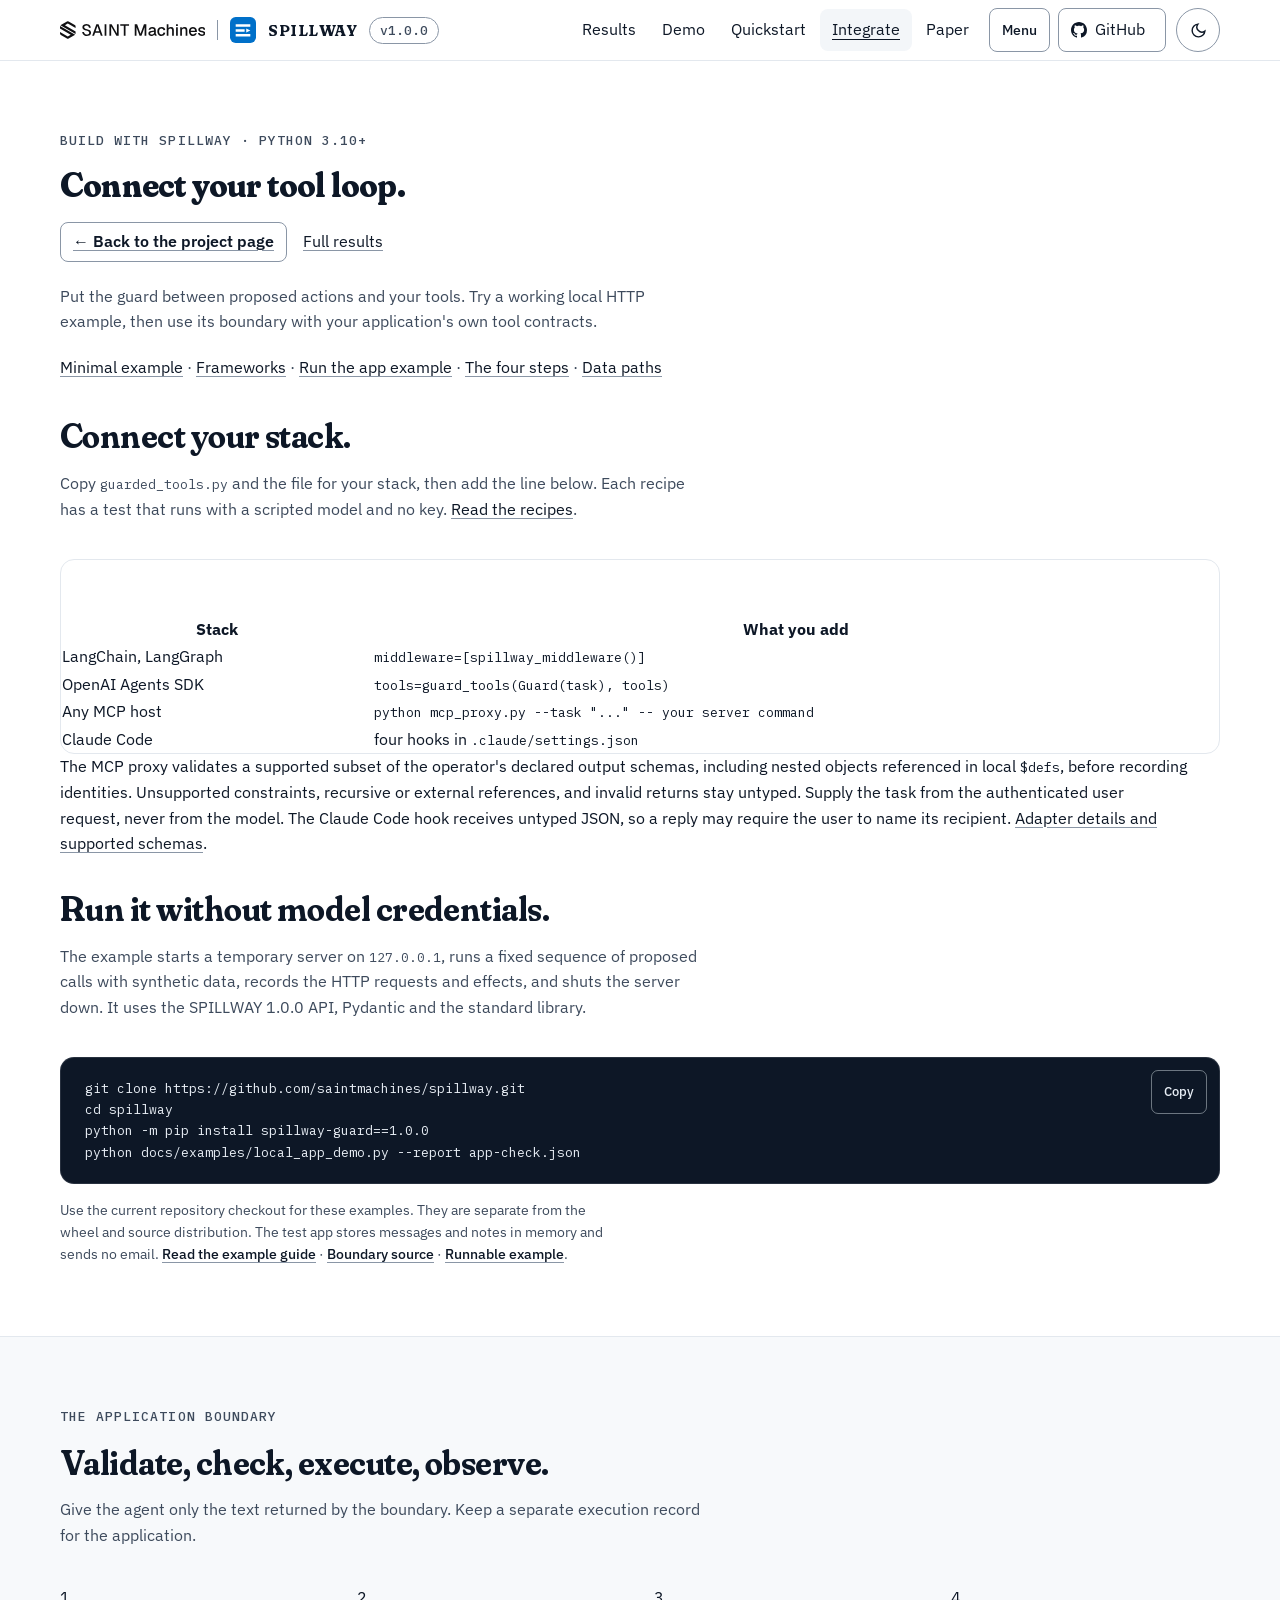
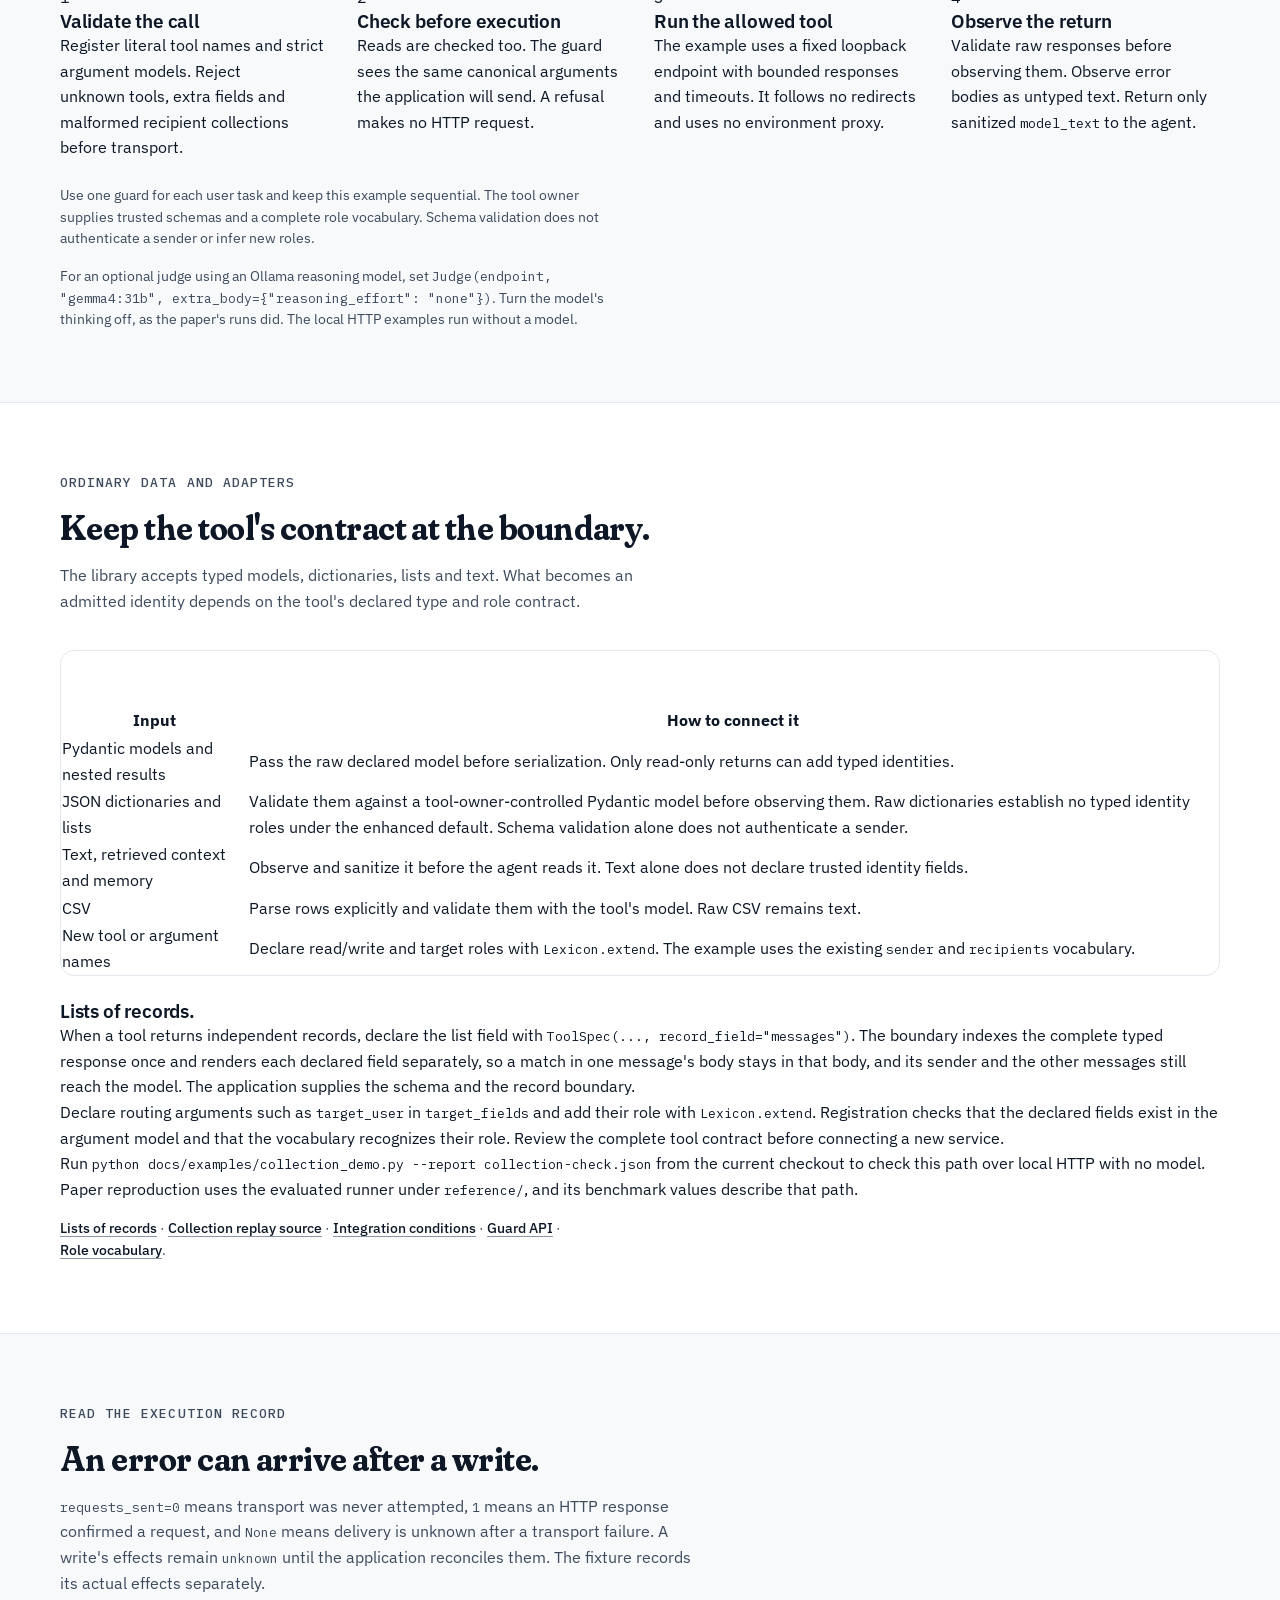
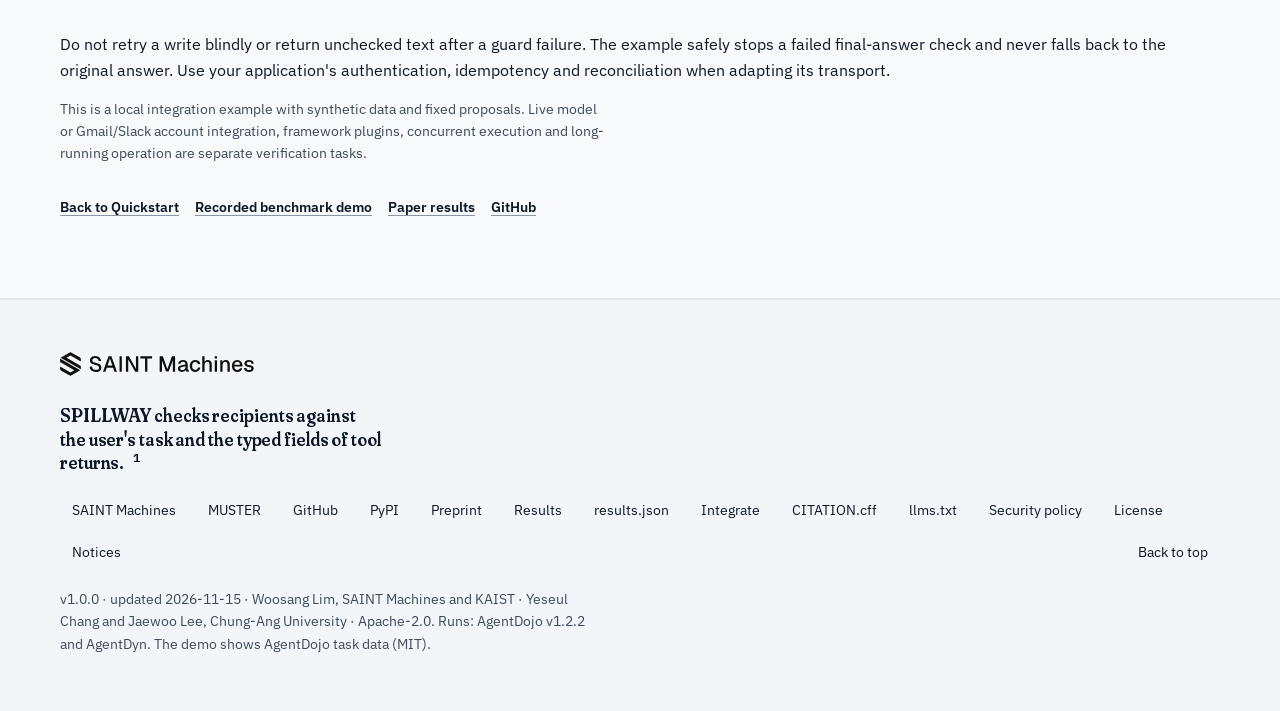
==== docs/integrate.html @ eb467f9b "Publish 1.0.0 project pages with verified runtime and release media" ====
<!DOCTYPE html>
<html lang="en">
<head>
<meta charset="utf-8">
<meta name="viewport" content="width=device-width, initial-scale=1, viewport-fit=cover">
<meta name="color-scheme" content="light dark">
<script>try{var t=localStorage.getItem('spw-theme');if(t==='dark'||t==='light')document.documentElement.setAttribute('data-theme',t)}catch(e){}</script>
<!--@CSP--><meta http-equiv="Content-Security-Policy" content="default-src 'self'; script-src 'self' 'unsafe-inline'; style-src 'self' 'unsafe-inline'; img-src 'self' data:; font-src 'self'; connect-src 'self' https://api.github.com; base-uri 'none'; form-action 'none'; object-src 'none'"><!--@END-->
<title>SPILLWAY | connect a tool app</title>
<meta name="description" content="Put the SPILLWAY guard between proposed actions and your tools. A working local HTTP example with no model credentials, the four steps and the data paths.">
<link rel="canonical" href="https://saintmachines.github.io/spillway/integrate.html">
<meta property="og:type" content="website">
<meta property="og:title" content="Connect your tool loop to SPILLWAY">
<meta property="og:description" content="Put the SPILLWAY guard between proposed actions and your tools. A working local HTTP example with no model credentials, the four steps and the data paths.">
<meta property="og:url" content="https://saintmachines.github.io/spillway/integrate.html">
<meta property="og:image" content="https://saintmachines.github.io/spillway/assets/release100-cover.png">
<meta property="og:image:width" content="1920">
<meta property="og:image:height" content="1080">
<meta property="og:image:alt" content="SPILLWAY: Real-time safety guard for AI agents. 48.9% task success under standard attack and 0/2847 in-scope attack successes, judge on. At most 500 ms added per task on average in the paper timing study.">
<meta name="twitter:card" content="summary_large_image">
<meta name="twitter:image" content="https://saintmachines.github.io/spillway/assets/release100-cover.png">
<meta name="author" content="Woosang Lim, Yeseul Chang, Jaewoo Lee">
<meta name="citation_title" content="SPILLWAY: Separating Target Admission from Sanitization to Defend Tool-Using Agents against Prompt Injection">
<meta name="citation_author" content="Lim, Woosang">
<meta name="citation_author_institution" content="SAINT Machines">
<meta name="citation_author_institution" content="KAIST">
<meta name="citation_author" content="Chang, Yeseul">
<meta name="citation_author_institution" content="Chung-Ang University">
<meta name="citation_author" content="Lee, Jaewoo">
<meta name="citation_author_institution" content="Chung-Ang University">
<meta name="citation_publication_date" content="2026">
<meta name="citation_pdf_url" content="https://saintmachines.github.io/spillway/SPILLWAY_preprint.pdf">
<meta name="citation_arxiv_id" content="2611.07222">
<meta name="theme-color" content="#ffffff" media="(prefers-color-scheme: light)">
<meta name="theme-color" content="#0b1220" media="(prefers-color-scheme: dark)">
<link rel="icon" href="data:image/svg+xml,%3Csvg xmlns='http://www.w3.org/2000/svg' width='64' height='64' viewBox='32 32 448 448'%3E%3Cstyle%3Epath%7Bfill:%23101012%7D@media (prefers-color-scheme:dark)%7Bpath%7Bfill:%23F4F4F2%7D%7D%3C/style%3E%3Cpath d='M235.21539 44.0Q256 32 276.78461 44.0L429.20539 132.0Q449.99 144 449.99 168L449.99 208.66L256 96.66L184.01 138.23L449.99 291.79L449.99 356.45L72.01 138.23ZM276.78461 468.0Q256 480 235.21539 468.0L82.79461 380.0Q62.01 368 62.01 344L62.01 303.34L256 415.34L327.99 373.77L62.01 220.21L62.01 155.55L439.99 373.77Z'/%3E%3C/svg%3E">
<script type="application/ld+json">{"@context":"https://schema.org","@type":"SoftwareSourceCode","name":"SPILLWAY","description":"Prompt-injection defense for tool-using LLM agents: a deterministic typed-identity egress floor and a rule-based ingress sanitizer, with an optional local judge for selected calls.","codeRepository":"https://github.com/saintmachines/spillway","programmingLanguage":"Python","license":"https://www.apache.org/licenses/LICENSE-2.0","publisher":{"@type":"Organization","name":"SAINT Machines","url":"https://saintmachines.ai"},"author":[{"@type":"Person","name":"Woosang Lim","affiliation":[{"@type":"Organization","name":"SAINT Machines","url":"https://saintmachines.ai"},{"@type":"Organization","name":"KAIST"}]},{"@type":"Person","name":"Yeseul Chang","affiliation":{"@type":"Organization","name":"Chung-Ang University"}},{"@type":"Person","name":"Jaewoo Lee","affiliation":{"@type":"Organization","name":"Chung-Ang University"}}]}</script>
<!--@FONTLINKS-->
<link rel="preload" href="assets/fonts/fraunces.woff2" as="font" type="font/woff2" crossorigin>
<link rel="preload" href="assets/fonts/ibm-plex-sans.woff2" as="font" type="font/woff2" crossorigin>
<!--@END-->
<style>
/* Layout: an engineering spec sheet. One 1200px column, a two-column hero (claim + install, and a proof card whose
   chart puts every defense, ROPE included, on one utility-against-attack-success plane), then alternating bands:
   the recorded demo, quickstart, result charts and the composite means, mechanism, AgentDyn and ROPE stress tests,
   reproduce, scope, FAQ, get involved. Type: Fraunces for display (h1, h2, stats), IBM Plex Sans for text and h3, IBM Plex Mono for labels and numbers; scale 12 / 13 / 14 / 16 / 19 / 28-40 / 36-56 px. Charts are HTML, so no label
   renders below 12 px at any width. */
/*@SELFHOST*/
/* Self-hosted latin subsets (SIL OFL 1.1, licenses in assets/fonts/). No third-party request on page load. */
@font-face { font-family: "Fraunces"; src: url("assets/fonts/fraunces.woff2") format("woff2"); font-weight: 400 700; font-display: swap; }  /* opsz 144, SOFT 100, WONK 0 pinned; U+2011 mapped */
@font-face { font-family: "IBM Plex Sans"; src: url("assets/fonts/ibm-plex-sans.woff2") format("woff2"); font-weight: 400 700; font-display: swap; }
@font-face { font-family: "IBM Plex Mono"; src: url("assets/fonts/ibm-plex-mono-400.woff2") format("woff2"); font-weight: 400; font-display: swap; }
@font-face { font-family: "IBM Plex Mono"; src: url("assets/fonts/ibm-plex-mono-500.woff2") format("woff2"); font-weight: 500; font-display: swap; }
@font-face { font-family: "IBM Plex Mono"; src: url("assets/fonts/ibm-plex-mono-600.woff2") format("woff2"); font-weight: 600 700; font-display: swap; }  /* real bold numbers, no synthesis */
/*@END*/
/* Fallback faces sized to the web fonts' measured advance widths (canvas measureText, 2026-10-15), so the first
   paint wraps lines exactly where the web fonts will: the swap no longer moves the page (CLS was 0.17 from the h1). */
@font-face { font-family: "Fraunces Fallback"; src: local("Georgia Bold"), local("Georgia-Bold"); font-weight: 700; size-adjust: 81.7%; ascent-override: 119.7%; descent-override: 31.2%; line-gap-override: 0%; }
@font-face { font-family: "Fraunces Fallback"; src: local("Georgia"); font-weight: 400; size-adjust: 86.7%; ascent-override: 112.8%; descent-override: 29.4%; line-gap-override: 0%; }
@font-face { font-family: "Plex Fallback"; src: local("Arial"), local("ArialMT"), local("Helvetica"); font-weight: 400; size-adjust: 101.5%; }
@font-face { font-family: "Plex Fallback"; src: local("Arial"), local("ArialMT"), local("Helvetica"); font-weight: 500; size-adjust: 99.6%; }
@font-face { font-family: "Plex Fallback"; src: local("Arial Bold"), local("Arial-BoldMT"), local("Helvetica Bold"); font-weight: 600; size-adjust: 97.9%; }
:root {
  --saint: #101012;
  --bg: #ffffff; --surface: #ffffff; --surface-2: #f3f6f9; --fg: #0d1726; --muted: #3d4a5c; --faint: #546173;
  --line: #e3e8ee; --line-strong: #8a96a6;
  --accent: #0070c9; --on-accent: #ffffff; --accent-ink: #005d91; --accent-fill: #0070c9; --accent-soft: #e1eff8;
  --neutral-fill: #b8793c;
  --m-spw: #0070c9; --m-rope: #86422a; --m-drift: #da5801; --m-melon: #e1a51f; --m-melon-edge: #a87400; --m-progent: #e16dad; --m-ctx: #8a919b;  /* Figure 1: one color per method, validated all-pairs */
  --bad: #ad3731; --bad-soft: #fde5dc; --good: #1d7349; --good-soft: #ddf2e7;
  --lk: #ce6862;  /* the leak matrix's leak cells */
  --h1: #fcd5cf; --h2: #f9beb6; --h3: #f6a79d; --h4: #f08f85; --h5: #af5851; --h6: #9e3b37; --h7: #8b1a1d; --h8: #6e000d;  /* stress ASR up to .01 .02 .03 .05 .10 .20 .30, then above */
  --on-h1: #0d1726; --on-h2: #0d1726; --on-h3: #0d1726; --on-h4: #0d1726; --on-h5: #ffffff; --on-h6: #ffffff; --on-h7: #ffffff; --on-h8: #ffffff;
  --cmd-bg: #0d1726;
  --code-bg: #0d1726; --code-fg: #e8eef5; --code-muted: #a3b3c6; --code-accent: #7cc4f0; --code-good: #8fe0b5; --code-bad: #ffab98; --code-line: rgba(232, 238, 245, .12);
  --shadow: 0 1px 2px rgba(13, 23, 38, .05), 0 12px 32px rgba(13, 23, 38, .08);
  --grid-dot: rgba(13, 23, 38, .08);
  --accent-hi: #1a86de; --ink-bg: #0b1320;
  --display: "Fraunces", "Fraunces Fallback", Georgia, serif;
  --body: "IBM Plex Sans", "Plex Fallback", Arial, sans-serif;
  --mono: "IBM Plex Mono", Menlo, "Courier New", monospace;
  --fs-label: .8125rem; --fs-cap: .875rem; --fs-body: 1rem; --fs-lede: 1.1875rem; --fs-h3: 1.1875rem;
  --fs-h2: clamp(1.75rem, 1.15rem + 2.2vw, 2.5rem); --fs-h1: clamp(2.25rem, 1.25rem + 3.1vw, 3.5rem); --fs-stat: var(--fs-h2);
  --section: clamp(48px, 2.2rem + 2.8vw, 76px);
  color-scheme: light;
 --wash-alt: #f7f9fb;  --wash-hero: #ffffff;  --wash-card: #ffffff;  --wash-band: #f3f7fb;  --wash-foot: #f3f6f9; }
@media (prefers-color-scheme: dark) {
  :root:not([data-theme="light"]) {
    --saint: #f4f4f2;
    --bg: #0b1220; --surface: #111a2b; --surface-2: #182338; --fg: #edf2f8; --muted: #b3c0d0; --faint: #98a6b8;
    --line: #24324a; --line-strong: #6f7f96;
    --accent: #56b4e9; --on-accent: #04131f; --accent-ink: #8ccfff; --accent-fill: #3d9be0; --accent-soft: #12324d;
    --neutral-fill: #c3864d;
    --m-spw: #3d9be0; --m-rope: #9b543e; --m-drift: #ec5407; --m-melon: #c49c56; --m-melon-edge: #c49c56; --m-progent: #d865a5; --m-ctx: #6b7380;
    --bad: #ff8a8f; --bad-soft: #3d1e1b; --good: #7bd6a7; --good-soft: #16302a;
    --lk: #bf534e;
    --h1: #42000a; --h2: #56000f; --h3: #6b0114; --h4: #800219; --h5: #9d031e; --h6: #b50522; --h7: #cd0726; --h8: #e70a28;  /* near-black red to strong red: every leak reads as red, never brown, and a higher value is lighter and stronger */
    --on-h1: #ffffff; --on-h2: #ffffff; --on-h3: #ffffff; --on-h4: #ffffff; --on-h5: #ffffff; --on-h6: #ffffff; --on-h7: #ffffff; --on-h8: #ffffff;
    --code-bg: #0e1626; --code-line: rgba(232, 238, 245, .16); --cmd-bg: #1a2740;
    --shadow: 0 1px 2px rgba(0, 0, 0, .4), 0 10px 30px rgba(0, 0, 0, .35);
    --grid-dot: rgba(228, 237, 240, .07);
    --accent-hi: #7cc4f0; --ink-bg: #070c16;
    color-scheme: dark; --code-fg: #e8eef5;  --code-muted: #a3b3c6;  --code-accent: #7cc4f0;  --code-good: #8fe0b5;  --code-bad: #ffab98;  --wash-alt: #111a2b;  --wash-hero: #0b1220;  --wash-card: #111a2b;  --wash-band: #15213a;  --wash-foot: #0f1828;
  }
}
:root[data-theme="dark"] {
  --saint: #f4f4f2;
  --bg: #0b1220; --surface: #111a2b; --surface-2: #182338; --fg: #edf2f8; --muted: #b3c0d0; --faint: #98a6b8;
  --line: #24324a; --line-strong: #6f7f96;
  --accent: #56b4e9; --on-accent: #04131f; --accent-ink: #8ccfff; --accent-fill: #3d9be0; --accent-soft: #12324d;
  --neutral-fill: #c3864d;
  --m-spw: #3d9be0; --m-rope: #9b543e; --m-drift: #ec5407; --m-melon: #c49c56; --m-melon-edge: #c49c56; --m-progent: #d865a5; --m-ctx: #6b7380;
  --bad: #ff8a8f; --bad-soft: #3d1e1b; --good: #7bd6a7; --good-soft: #16302a;
  --lk: #bf534e;
  --h1: #42000a; --h2: #56000f; --h3: #6b0114; --h4: #800219; --h5: #9d031e; --h6: #b50522; --h7: #cd0726; --h8: #e70a28;
  --on-h1: #ffffff; --on-h2: #ffffff; --on-h3: #ffffff; --on-h4: #ffffff; --on-h5: #ffffff; --on-h6: #ffffff; --on-h7: #ffffff; --on-h8: #ffffff;
  --code-bg: #0e1626; --code-line: rgba(232, 238, 245, .16); --cmd-bg: #1a2740;
  --shadow: 0 1px 2px rgba(0, 0, 0, .4), 0 10px 30px rgba(0, 0, 0, .35);
  --grid-dot: rgba(228, 237, 240, .07);
  --accent-hi: #7cc4f0; --ink-bg: #070c16;
  color-scheme: dark;
 --code-fg: #e8eef5;  --code-muted: #a3b3c6;  --code-accent: #7cc4f0;  --code-good: #8fe0b5;  --code-bad: #ffab98;
  --wash-alt: #111a2b; --wash-hero: #0b1220; --wash-card: #111a2b; --wash-band: #15213a; --wash-foot: #0f1828;
}
*, *::before, *::after { box-sizing: border-box; }
[hidden] { display: none !important; }
html { scroll-behavior: smooth; scroll-padding-top: 72px; -webkit-text-size-adjust: 100%; }
body { margin: 0; background: var(--bg); color: var(--fg); font: 400 var(--fs-body)/1.6 var(--body); -webkit-font-smoothing: antialiased; overflow-x: clip; font-synthesis-weight: none; }
@media (prefers-reduced-motion: reduce) { html { scroll-behavior: auto; } *, *::before, *::after { animation: none !important; transition: none !important; } }
a { color: var(--fg); text-decoration-color: var(--line-strong); text-decoration-thickness: 1px; text-underline-offset: 3px; }
a:hover { text-decoration-color: currentColor; }
a:hover { text-decoration-thickness: 2px; }
:focus-visible { outline: 2px solid var(--accent-fill); outline-offset: 3px; border-radius: 4px; }
.cmd :focus-visible, .code :focus-visible { outline-color: var(--code-accent); }  /* the teal ring is too dark on the code boxes */
h1, h2, h3 { margin: 0; font-family: var(--display); line-height: 1.06; letter-spacing: -.02em; text-wrap: balance; }
h3 { font-family: var(--body); }  /* the display cut (opsz 144) stays on large text */
h1 { font-size: var(--fs-h1); font-weight: 700; letter-spacing: -.022em; line-height: 1.04; }
h2 { font-size: var(--fs-h2); font-weight: 650; letter-spacing: -.015em; line-height: 1.08; }
h2 .q { font-weight: 400; }  /* the qualifier reads as the second voice of the line */
h3 { font-size: var(--fs-h3); font-weight: 600; letter-spacing: -.01em; line-height: 1.2; }
p { margin: 0; text-wrap: pretty; }
code, pre, kbd { font-family: var(--mono); font-size: .8125rem; }
.sr { position: absolute; width: 1px; height: 1px; overflow: hidden; clip: rect(0 0 0 0); white-space: nowrap; }
.skip { position: absolute; left: 12px; top: calc(12px + env(safe-area-inset-top, 0px)); background: var(--fg); color: var(--bg); padding: 12px 16px; border-radius: 8px; z-index: 50; text-decoration: none; transform: translateY(calc(-100% - 40px)); }
.skip:focus { transform: none; }
.wrap { max-width: 1200px; margin: 0 auto; padding-left: max(20px, env(safe-area-inset-left, 0px)); padding-right: max(20px, env(safe-area-inset-right, 0px)); }
.wrap > *, .grid > *, .hero-grid > * { min-width: 0; }
.band { padding-block: var(--section); }
.band.first { border-top: 1px solid var(--line); }
.band.alt { background: var(--wash-alt, var(--surface)); border-block: 1px solid var(--line); }  /* wash-* tokens: optional pastel grounds, unset by default */
.band.ink { --bg: #0b1320; --surface: #142036; --surface-2: #1b2a45; --fg: #edf2f8; --muted: #b3c0d0; --faint: #9aa9bc;
  --line: #263552; --line-strong: #73839c; --accent-ink: #8ccfff; --accent-fill: #3d9be0; --accent-soft: #12324d;
  --good: #8adbb1; --bad: #ff9a85; --code-bg: #070c16; --code-line: rgba(220, 232, 236, .14);
  background: var(--ink-bg); color: var(--fg); color-scheme: dark; border-block: 1px solid var(--line); }
.band.ink .out { background: var(--surface); }
.eyebrow { font: 500 var(--fs-label)/1.4 var(--mono); letter-spacing: .08em; text-transform: uppercase; color: var(--muted); }
.head { display: grid; gap: 16px; max-width: 760px; margin-bottom: 32px; }
@media (min-width: 1100px) {
  :root { --fs-h2: 2.25rem; }
  .head { max-width: none; grid-template-columns: minmax(0, 7fr) minmax(0, 5fr); column-gap: 48px; align-items: end; }
  .head .eyebrow { grid-column: 1 / -1; }
  #how .head { align-items: start; }
  .head h2 { grid-column: 1; }
  .head > p:not(.eyebrow) { grid-column: 2; max-width: 52ch; padding-bottom: 4px; }
  .head.stack { grid-template-columns: minmax(0, 1fr); max-width: 760px; }
  .head.stack > p:not(.eyebrow) { grid-column: 1; max-width: 64ch; }
}
.head p { color: var(--muted); font-size: 1rem; max-width: 64ch; }
h2 .q { color: var(--muted); }
.note { font-size: var(--fs-cap); color: var(--muted); max-width: 68ch; line-height: 1.55; }
.head .eyebrow { font-size: var(--fs-label); color: var(--muted); }
.start-grid > *, .split > *, .cite-grid > *, .charts > *, .steps > *, .scope > *, .demo-bar > * { min-width: 0; }

/* nav */
.nav { position: sticky; top: env(safe-area-inset-top, 0px); z-index: 40; background: color-mix(in srgb, var(--bg) 86%, transparent); backdrop-filter: saturate(1.4) blur(12px); -webkit-backdrop-filter: saturate(1.4) blur(12px); border-bottom: 1px solid var(--line); }
.nav .wrap { display: flex; align-items: center; justify-content: space-between; gap: 12px; height: 60px; }
.brand { display: inline-flex; align-items: center; gap: 12px; font: 700 1rem/1 var(--display); letter-spacing: .03em; color: var(--fg); text-decoration: none; padding: 8px 0; }
.brand svg { width: 26px; height: 26px; }
.left { display: flex; align-items: center; gap: 12px; min-width: 0; }
/* The maker before the project: the lockup from 1100 px, the mark alone below that, then a thin rule. Below 480 px the mark stands in for the project's own tile. */
.org { position: relative; display: inline-flex; align-items: center; flex: none; min-height: 44px; padding-right: 13px; color: var(--saint); }
.org::after { content: ""; position: absolute; right: 0; top: 50%; width: 1px; height: 20px; margin-top: -10px; background: var(--line-strong); }
.org svg { display: block; height: 18px; width: auto; } .org .om { display: none; height: 24px; width: 24px; }
@media (max-width: 1099px) { .org .ol { display: none; } .org .om { display: block; } .org { margin-left: -7px; padding-left: 7px; } }
@media (max-width: 479px) { .org { margin-left: -13px; padding-left: 13px; } }  /* a 44 px target that grows into the gutter, the mark does not move */
.ver { font: 500 var(--fs-label)/1 var(--mono); color: var(--muted); border: 1px solid var(--line-strong); border-radius: 999px; padding: 6px 10px; text-decoration: none; white-space: nowrap; }
.ver:hover { color: var(--fg); border-color: var(--accent-fill); }
.nav-links { display: flex; align-items: center; gap: 2px; }
.nav-links a { color: var(--fg); text-decoration: none; font-size: 1rem; padding: 8px 12px; border-radius: 8px; }
.nav-links a:hover { background: var(--surface-2); }
.nav-links a[aria-current="page"], .menu-panel a[aria-current="page"] { background: var(--surface-2); text-decoration: underline; text-underline-offset: 4px; }
.nav-links .opt { display: none; }
@media (min-width: 1040px) { .nav-links .opt { display: inline-block; } }
.gh { display: inline-flex; align-items: center; gap: 8px; border: 1px solid var(--line-strong); background: var(--surface); }
.gh svg { width: 16px; height: 16px; }
@media (max-width: 360px) { .nav-links a[href$='.pdf'] { display: none; } .brand { font-size: .9375rem; } }
.menu-btn { display: inline-flex; align-items: center; margin-inline: 6px; min-height: 44px; border: 1px solid var(--line-strong); background: var(--surface); color: var(--fg); border-radius: 8px; padding: 4px 12px; font: 500 .875rem var(--body); cursor: pointer; }
@media (max-width: 899px) { .menu-btn { margin-inline: 0; } .nav-links > a[href$='.pdf'] { display: none; } .nav-links { gap: 8px; } .gh, .brand { min-height: 44px; } }
/* With the maker's mark the full header row needs about 490 px, so the version chip goes first, below 520 px, then the GitHub word below 480 px. */
@media (max-width: 519px) { .ver { display: none; } }
@media (max-width: 479px) { .ver { display: none; } .gh .t { position: absolute; width: 1px; height: 1px; overflow: hidden; clip: rect(0 0 0 0); } .gh { padding: 8px 10px; min-width: 44px; justify-content: center; } .brand { gap: 8px; } .brand svg { display: none; } .theme-btn { margin-left: 0; } .left { gap: 8px; } .org { padding-right: 9px; } .org .om { height: 22px; width: 22px; } }
.menu-panel { max-height: calc(100dvh - 61px); overflow-y: auto; align-content: start; border-top: 1px solid var(--line); background: var(--bg); padding-block: 8px; padding-left: max(20px, env(safe-area-inset-left, 0px)); padding-right: max(20px, env(safe-area-inset-right, 0px)); display: grid; grid-template-columns: repeat(2, minmax(0, 1fr)); gap: 4px; }
.menu-panel a { color: var(--fg); text-decoration: none; padding: 12px 8px; border-radius: 8px; font-size: 1rem; }
.menu-rule { grid-column: 1 / -1; height: 1px; margin-block: 4px; background: var(--line); }
@media (max-width: 430px) { .menu-rule ~ a { grid-column: 1 / -1; } }  /* the maker row keeps its labels on one line */
@media (min-width: 900px) { .menu-panel { grid-template-columns: repeat(4, minmax(0, 1fr)); padding-inline: max(20px, calc((100vw - 1200px) / 2 + 20px)); } }
.menu-panel a:hover { background: var(--surface-2); }
.menu-panel a[aria-current="location"] { background: var(--surface-2); box-shadow: inset 3px 0 0 var(--accent-fill); }  /* the section under the header, set by the script */
.theme-btn { margin-left: 8px; flex: none; width: 44px; height: 44px; border-radius: 999px; border: 1px solid var(--line-strong); background: var(--surface); color: var(--fg); display: inline-grid; place-items: center; cursor: pointer; }
.theme-btn svg { width: 17px; height: 17px; }

/* hero */
.byline { margin-top: 12px; color: var(--muted); font-size: var(--fs-label); line-height: 1.5; }
.byline p + p { margin-top: 3px; }
.byline .author, .byline .affiliation, .byline .contact { display: inline-block; }
.byline .author { white-space: nowrap; }
.byline sup { font-size: .72em; }
.byline .contact { padding-block: 3px; font-weight: 500; }
.pill.ph { display: none; } @media (max-width: 639px) { .pill.ph { display: inline-flex; align-items: center; color: var(--on-accent); background: var(--accent); border-color: var(--accent); } }
.start-context { margin: -8px 0 20px; }
.hero { background: var(--wash-hero, transparent); position: relative; isolation: isolate; padding-block: clamp(16px, 2vw - 6px, 24px) 48px; }
/* The category above the H1, long from 480 px and short on phones; the top padding gave up its height. */
.hero-eb { margin: 0 0 8px; line-height: 1.3; }
.hero-eb .ts { display: none; } @media (max-width: 479px) { .hero-eb .tl { display: none; } .hero-eb .ts { display: inline; } }
.hero-grid { display: grid; align-items: start; }
.hero-grid .proofcard { margin-top: 32px; }
.hero-grid .evalbox { margin-top: 20px; }
.tm { margin-top: 16px; font-size: var(--fs-label); color: var(--muted); line-height: 1.5; max-width: 62ch; }
.tm a { padding-block: 4px; }
.evalbox { margin-top: 0; padding-top: 16px; border-top: 1px solid var(--line); }  /* the scatter card's last section */
.evalbox dl { margin: 0; display: grid; gap: 12px; }
.evalbox dt { font: 500 var(--fs-label)/1.3 var(--mono); letter-spacing: .08em; text-transform: uppercase; color: var(--faint); }
.evalbox dd { margin: 4px 0 0; font-size: var(--fs-cap); line-height: 1.6; color: var(--fg); }
.evalbox a, .note a { font-weight: 500; padding-block: 3px; }
.evalbox .sep { color: var(--faint); }
/* 1024-1179: the H1 spans the width, then install and the leak matrix on the left, the scatter card and the
   evaluated-on list (inside the card) on the right. 1180+: the card moves up beside the H1, so its chart is whole in a 1366 x 768 first screen. */
/* Phones: H1, install, the 0-of-12 matrix, the Figure 1 card, then the links. From 1024 px: claim and install on the
   left 7/12, the Figure 1 card on the right 5/12, the matrix band across both, then the footnote and what it was run on. */
@media (max-width: 1023px) { .hero-grid .leakband { order: 1; } .hero-grid .pills { order: 2; margin: 24px 0 0; } .hero-grid .proofcard { order: 3; } .hero-grid .byline { order: 5; } .hero-grid .tm { order: 6; } .hero-grid .evalbox { order: 7; } }
@media (min-width: 1024px) {
  .hero-grid { grid-template-columns: minmax(0, 7fr) minmax(0, 5fr); column-gap: 48px; grid-template-rows: auto auto auto 1fr auto auto auto auto auto; }
  .hero-grid .hero-head { grid-column: 1; grid-row: 1; }
  .hero-grid .hero-copy { grid-column: 1; grid-row: 2; }
  .hero-grid .hstats { display: grid; grid-column: 1; grid-row: 3; }
  .hero-grid .byline { grid-column: 1 / -1; grid-row: 6; margin-top: 16px; }
  .hero-grid .pills { grid-column: 1 / -1; grid-row: 7; margin: 16px 0 0; }
  .hero-grid .proofcard { grid-column: 2; grid-row: 1 / 5; align-self: start; margin-top: 0; }
  .hero-grid .leakband { grid-column: 1 / -1; grid-row: 5; margin-top: 24px; }
  .hero-grid .tm { grid-column: 1 / -1; grid-row: 8; margin-top: 16px; max-width: 96ch; }
  .hero-grid .evalbox { grid-column: 1 / -1; grid-row: 9; margin-top: 16px; }
  .evalbox dl { grid-template-columns: minmax(0, .7fr) minmax(0, 1.1fr) minmax(0, 1.6fr); column-gap: 32px; }
}
@media (min-width: 1180px) {
  .hero-grid h1 { font-size: 3.25rem; max-width: none; }
}
@media (min-width: 1280px) {
  .hero-grid h1 { font-size: 3.5rem; letter-spacing: -.03em; }
  .hero-grid .leakband { grid-template-columns: minmax(200px, 1fr) max-content minmax(260px, 1.1fr); grid-template-rows: auto 1fr; grid-template-areas: "big mx note" "sub mx note"; column-gap: 32px; padding: 24px; }
  .hero-grid .lk-note { border-top: 0; padding: 0 0 0 24px; border-left: 1px solid var(--line); align-self: stretch; display: flex; align-items: flex-end; }
}
.pills { display: flex; flex-wrap: wrap; gap: 8px; }
/* The three headline numbers beside the chart from 1024 px (on phones the matrix band follows the install block instead). */
.hstats { display: none; grid-template-columns: minmax(0, 1fr) minmax(0, 1.1fr) minmax(0, 1.25fr) minmax(0, 1fr); margin: 28px 0 0; padding-top: 16px; border-top: 1px solid var(--line); }
/* columns sized to their sentences, so each runs to three lines from 1180 px (four at 1024) */
.hstats div { padding-right: 12px; min-width: 0; } .hstats div + div { padding-left: 12px; border-left: 1px solid var(--line); } .hstats div:last-child { padding-right: 0; }
.hstats dt { font: 700 var(--fs-h3)/1.2 var(--display); color: var(--accent-ink); letter-spacing: -.01em; }
.hstats dd { margin: 4px 0 0; font-size: var(--fs-label); line-height: 1.4; color: var(--muted); }
.req { font: 400 var(--fs-label)/1.4 var(--body); color: var(--muted); margin-top: -2px; }
.req .venue { display: inline-block; padding: 0 8px; border: 1px solid var(--line-strong); border-radius: 999px; color: var(--fg); font-family: var(--body); white-space: nowrap; }
@media (max-width: 700px) { .req .venue { max-width: 100%; white-space: normal; border-radius: 10px; } }
@media (max-width: 479px) { .req .venue .tl { display: none; } }
.pill { font: 500 var(--fs-label)/1 var(--body); color: var(--fg); border: 1px solid var(--line-strong); background: transparent; border-radius: 999px; padding: 8px 12px; text-decoration: none; }
a.pill:hover { color: var(--fg); border-color: var(--accent-fill); }
.hero h1 { max-width: 24ch; }
.lede { margin-top: 24px; font-size: var(--fs-lede); line-height: 1.55; color: var(--muted); max-width: 52ch; }
.lede strong { color: var(--fg); font-weight: 600; }
.fn { font: 600 .75rem/1 var(--mono); vertical-align: super; margin: -6px 0 -6px 0; color: var(--fg); text-decoration: none; padding: 6px 4px; display: inline-block; min-width: 24px; text-align: center; }
.fn:hover { text-decoration: underline; }
.cta { margin-top: 24px; display: grid; gap: 12px; }
/* Phones: the hero sentence runs to three lines, so the gaps above the matrix tighten, the quickstart button gives way to the install block, and the key stays in a 390 x 844 first screen. */
@media (max-width: 639px) { .hero .lede { margin-top: 16px; } .hero .cta { margin-top: 16px; } .hero-grid .leakband { margin-top: 16px; } .hero .btns { display: none; } }
/* Short desktop screens (1024 x 768, 1280 x 800, 1366 x 768): tighter gaps above the three numbers, so their text ends inside the first screen. Spacing only. */
@media (min-width: 1024px) and (max-height: 820px) { .hero { padding-top: 12px; } .hero .lede, .hero .cta { margin-top: 16px; } .hero .hstats { margin-top: 16px; } }
.install-head { display: flex; align-items: center; justify-content: space-between; gap: 12px; max-width: 560px; font: 600 var(--fs-cap)/1.3 var(--body); color: var(--fg); }
.seg { display: inline-flex; border: 1px solid var(--line-strong); border-radius: 8px; }  /* no overflow: hidden, which clipped the focus ring */
.seg button:first-child { border-radius: 7px 0 0 7px; } .seg button:last-child { border-radius: 0 7px 7px 0; }
.seg button { min-height: 44px; border: 0; background: var(--surface); color: var(--muted); font: 500 .8125rem var(--body); padding: 8px 12px; cursor: pointer; }
.seg button + button { border-left: 1px solid var(--line-strong); }
.seg button[aria-selected="true"] { background: var(--fg); color: var(--bg); }
.seg button:disabled { cursor: not-allowed; opacity: .6; }
.cmd { border: 1px solid var(--code-line); display: flex; align-items: center; gap: 12px; min-width: 0; background: var(--cmd-bg); color: var(--code-fg); border-radius: 10px; padding: 8px 8px 8px 16px; font: 400 1rem/1.4 var(--mono); max-width: 560px; }
.cmd .p { color: var(--code-accent); user-select: none; }
.cmd code { flex: 1; min-width: 0; white-space: pre-wrap; overflow-wrap: anywhere; font-size: 1em; }
.app-commands pre { white-space: pre-wrap; overflow-wrap: anywhere; max-width: 100%; }
@media (max-width: 899px) { .app-commands pre { padding-top: 44px; } }
.copy { flex: none; min-height: 44px; min-width: 44px; border: 1px solid rgba(220, 232, 236, .46); background: transparent; color: var(--code-fg); border-radius: 7px; padding: 8px 12px; font: 500 .8125rem var(--body); cursor: pointer; }
.copy:hover { background: rgba(220, 232, 236, .1); }
.btns { display: flex; flex-wrap: wrap; gap: 12px; }
.btn { display: inline-flex; align-items: center; gap: 8px; min-height: 44px; padding: 12px 20px; border-radius: 10px; font: 600 1rem/1 var(--body); text-decoration: none; border: 1px solid var(--line-strong); color: var(--fg); background: var(--surface); }
.btn:hover { border-color: var(--accent-fill); }
.btns .btn:not(.primary) { border-color: var(--line-strong); color: var(--fg); }
.btns .btn:not(.primary):hover { background: var(--accent-soft); }
.btn.primary { background: var(--accent); border-color: var(--accent); color: var(--on-accent); }
.btn.primary:hover { filter: brightness(1.08); }
.btn svg { width: 16px; height: 16px; }
.textlink { display: inline-flex; align-items: center; min-height: 44px; padding: 0 8px; font-weight: 600; color: var(--fg); text-decoration: underline; text-decoration-color: var(--line-strong); text-underline-offset: 4px; }
.textlink:hover { text-decoration: underline; }
.btns { align-items: center; }
.proofcard { margin: 0; background: var(--wash-card, var(--surface)); border: 1px solid var(--line); border-radius: 16px; padding: 24px 24px 20px; display: grid; gap: 12px; min-width: 0; }
.pc-big b { display: block; font: 700 var(--fs-stat)/1 var(--display); letter-spacing: -.02em; color: var(--accent-ink); }
.pc-big span { display: block; margin-top: 8px; font: 600 var(--fs-h3)/1.3 var(--body); color: var(--fg); }
.pc-sub { margin-top: 8px; font-size: var(--fs-cap); color: var(--muted); line-height: 1.5; }
.proofcard .mx { margin-top: 0; }
.pc-stats { display: grid; grid-template-columns: repeat(2, minmax(0, 1fr)); gap: 16px 20px; padding-top: 16px; border-top: 1px solid var(--line); }
.pc-stats a { color: inherit; text-decoration: none; display: grid; gap: 4px; align-content: start; }
.pc-stats b { font: 700 1.75rem/1 var(--display); letter-spacing: -.02em; color: var(--accent-ink); }
.pc-stats a:hover b { text-decoration: underline; text-decoration-thickness: 2px; text-underline-offset: 5px; }
.pc-stats span { font-size: var(--fs-label); color: var(--muted); line-height: 1.45; }
.props-link a, .bibcard .note a { padding-block: 4px; }
.pc-big a { color: inherit; text-decoration: none; }
.pc-big a:hover b { text-decoration: underline; text-decoration-thickness: 2px; text-underline-offset: 6px; }
.fn-ref { font: 600 .75rem/1 var(--mono); color: var(--fg); vertical-align: super; margin-right: 4px; }
.pc-stats > div { display: grid; gap: 8px; align-content: start; }
.pc-src { margin-top: 8px; font: 400 var(--fs-label)/1.4 var(--body); color: var(--faint); }
.pc-src a, a.pc-src { color: var(--muted); font-weight: 500; display: inline-block; padding-block: 4px; }
.pc-stats a.pc-src { margin-top: 0; text-decoration: underline; text-decoration-color: var(--line-strong); text-underline-offset: 3px; }



/* charts */
.charts { display: grid; gap: 20px; grid-template-columns: 1fr; }
@media (min-width: 760px) { .charts { grid-template-columns: repeat(2, minmax(0, 1fr)); } .charts > :nth-child(3) { grid-column: 1 / -1; } }
@media (min-width: 1100px) { .charts { grid-template-columns: repeat(3, minmax(0, 1fr)); } .charts > :nth-child(3) { grid-column: auto; } }
.card { background: var(--surface); border: 1px solid var(--line); border-radius: 14px; padding: 24px 20px 16px; display: grid; gap: 8px; align-content: start; }
.band.alt .card { background: var(--bg); }
.card .big { font: 700 var(--fs-stat)/1 var(--display); color: var(--accent-ink); letter-spacing: -.02em; }
.card h3 { font-family: var(--body); font-size: 1.1875rem; font-weight: 600; line-height: 1.3; letter-spacing: -.005em; }
.card .sub { font-size: var(--fs-cap); color: var(--muted); line-height: 1.5; }
.hb, .db { --lw: 6.25rem; --vr: 3rem; margin-top: 12px; display: grid; }
.hb-row, .db-row { display: grid; grid-template-columns: var(--lw) minmax(0, 1fr); column-gap: 12px; align-items: center; }
.db-row { grid-template-columns: var(--lw) minmax(0, 1fr) 3rem; }
.hb-l, .db-l { font-size: .875rem; line-height: 1.25; color: var(--fg); text-align: right; }
.hb-row.hi .hb-l, .hb-row.hi b { color: var(--accent-ink); font-weight: 700; }
.hb-bars { display: grid; gap: 4px; padding-block: 8px; background: var(--gl); }
.hb-t { display: flex; align-items: center; gap: 8px; min-width: 0; }
.hb-t i { flex: none; display: block; height: 14px; width: calc((100% - var(--vr)) * var(--f)); border-radius: 0 4px 4px 0; background: var(--neutral-fill); }
.hb-t.sm i { border-radius: 0 1px 1px 0; }
.hb-row.hi .hb-t i { background: var(--accent-fill); }
.hb-row.ref { margin-top: 6px; border-top: 1px dashed var(--line-strong); }  /* the undefended agent: a reference, not ranked (the README image) */
.hb-row.ref .hb-l, .hb-row.ref b { color: var(--muted); }
.hb-row.ref .hb-t i { background: none; box-shadow: inset 0 0 0 1.5px var(--neutral-fill); }
.hb-t b { font: 500 .8125rem/1 var(--mono); color: var(--fg); white-space: nowrap; }
.hb-t .sn { font: 400 .75rem/1 var(--body); color: var(--muted); margin-left: 4px; }
.hb.two .hb-t i { height: 10px; }
.hb.two .hb-t.s1 i { background: color-mix(in srgb, var(--neutral-fill) 35%, var(--surface)); box-shadow: inset 0 0 0 1.5px var(--neutral-fill); }
.hb.two .hb-row.hi .hb-t.s1 i { background: var(--accent-soft); box-shadow: inset 0 0 0 1.5px var(--accent-fill); }
.hb-key { margin: 0 0 4px calc(var(--lw) + 12px); display: flex; gap: 16px; font: 400 .75rem/1.3 var(--body); color: var(--muted); }
.hb-key i { display: inline-block; width: 14px; height: 10px; border-radius: 0 3px 3px 0; margin-right: 6px; vertical-align: -1px; }
.hb-key .s0 { background: var(--neutral-fill); } .hb-key .s1 { background: color-mix(in srgb, var(--neutral-fill) 35%, var(--surface)); box-shadow: inset 0 0 0 1.5px var(--neutral-fill); }
.hb-ticks { position: relative; height: 20px; border-top: 1px solid var(--line-strong); }
.hb-ticks span { position: absolute; top: 4px; left: calc((100% - var(--vr)) * var(--f)); transform: translateX(-50%); font: 400 .75rem/1 var(--mono); color: var(--faint); }
.db .hb-ticks span { left: calc(100% * var(--f)); }
.hb-cap { margin: 4px 0 0 calc(var(--lw) + 12px); font-size: .75rem; color: var(--faint); }
.hb.side .hb-row { grid-template-columns: var(--lw) minmax(0, 1fr) 2.5rem; }
.hb-s { font: 500 .8125rem/1 var(--mono); color: var(--fg); text-align: right; }
.hb-row.hi .hb-s { color: var(--accent-ink); font-weight: 700; }
.hb-sh .hb-s { font: 600 .75rem/1.2 var(--body); letter-spacing: .04em; color: var(--muted); }
@media (max-width: 700px) { .hb.side .hb-ticks span:nth-child(even) { display: none; } }  /* 0, .2, .4 where the column narrows the bars */
.db-t { position: relative; height: 32px; background: var(--gl); }
.db-row.mean { border-top: 1px solid var(--line-strong); margin-top: 4px; }
.db-row.mean .db-l { font-weight: 700; }
.db-l em { display: block; font: 500 .75rem/1.3 var(--body); font-style: normal; white-space: nowrap; color: var(--muted); }  /* each suite's in-scope leak, both methods */
.db-l em b { font: 600 .75rem/1.3 var(--mono); } .db-l em.lk-s { color: var(--accent-ink); } .db-l em.lk-r.on { color: var(--bad); }
.db-lh { align-self: end; font: 500 .75rem/1.3 var(--body); color: var(--muted); }
.db-row:has(em) .db-t { height: 52px; }
.db .ln { position: absolute; top: 50%; height: 2px; left: calc(100% * var(--a)); width: calc(100% * (var(--b) - var(--a))); background: var(--line-strong); transform: translateY(-50%); }
.db .d { position: absolute; top: 50%; left: calc(100% * var(--x)); width: 12px; height: 12px; border-radius: 50%; transform: translate(-50%, -50%); background: var(--surface); border: 2px solid var(--neutral-fill); }
.db .d.hi { width: 12px; height: 12px; border: 0; background: var(--accent-fill); box-shadow: 0 0 0 2px var(--surface); z-index: 1; }
.band.alt .db .d { background: var(--bg); } .band.alt .db .d.hi { background: var(--accent-fill); box-shadow: 0 0 0 2px var(--bg); }
.db-v { display: grid; gap: 3px; text-align: right; font: 700 .8125rem/1 var(--mono); color: var(--accent-ink); }
.db-v s { text-decoration: none; font: 400 .75rem/1 var(--mono); color: var(--muted); }
.db-kt { position: relative; height: 22px; }
.db-kt .k { position: absolute; bottom: 4px; font: 600 .75rem/1 var(--body); white-space: nowrap; }
.db-kt .k.rope { right: calc(100% * (1 - var(--x)) - 8px); color: var(--muted); }
.db-kt .k.hi { left: calc(100% * var(--x) - 5px); color: var(--accent-ink); }
.db-g { margin: 4px 0 2px; font: 500 .75rem/1.3 var(--mono); letter-spacing: .08em; text-transform: uppercase; color: var(--faint); }
.db-g.dyn { margin-top: 10px; padding-top: 10px; border-top: 1px dashed var(--line-strong); }
/* Hero scatter (Figure 1a): HTML, so every name keeps its CSS size at any width and sits beside its own dot. */
.sc { display: grid; gap: 8px; }
.sc-h { font-size: var(--fs-label); line-height: 1.45; color: var(--muted); }
.sc-h b { display: block; margin-bottom: 2px; font: 600 var(--fs-body)/1.35 var(--body); color: var(--fg); }
.sc-yl { margin: 4px 0 10px; font-size: .75rem; line-height: 1.3; color: var(--faint); }
.sc-plot { position: relative; height: 260px; margin-left: 30px; border-left: 1px solid var(--line-strong); border-bottom: 1px solid var(--line-strong); background: var(--gl); }
.sc-plot .yt { position: absolute; left: -8px; bottom: calc(100% * var(--y)); transform: translate(-100%, 50%); font: 400 .75rem/1 var(--mono); color: var(--muted); }
.sc-xt { position: relative; height: 20px; margin-left: 30px; }
.sc-xt span { position: absolute; top: 6px; left: calc(100% * var(--f)); transform: translateX(-50%); font: 400 .75rem/1 var(--mono); color: var(--muted); }
.sc .hb-cap { margin: 4px 0 0 30px; }
.pt { position: absolute; left: calc(100% * var(--x)); bottom: calc(100% * var(--y)); width: 0; height: 0; }
.pt i { position: absolute; left: -5px; bottom: -5px; width: 10px; height: 10px; border-radius: 50%; background: var(--neutral-fill); box-shadow: 0 0 0 2px var(--surface); }
.pt.hi i { left: -7px; bottom: -7px; width: 14px; height: 14px; background: var(--accent-fill); box-shadow: 0 0 0 2px var(--surface), 0 0 0 6px color-mix(in srgb, var(--accent-fill) 22%, transparent); }
.pt b { position: absolute; bottom: 0; transform: translateY(50%); white-space: nowrap; font: 500 .8125rem/1.2 var(--body); color: var(--fg); background: var(--wash-card, var(--surface)); border-radius: 2px; }  /* lines stop at a name instead of running through it */
.pt.r b { left: 9px; } .pt.l b { right: 9px; } .pt.hi.r b { left: 12px; }
.pt.hi b { font-weight: 700; color: var(--accent-ink); }
.sc-note { font-size: var(--fs-label); line-height: 1.5; color: var(--faint); }
.sc-foot { display: grid; gap: 8px; }
.sc-links { display: flex; flex-wrap: wrap; gap: 0 20px; margin-top: -4px; font-size: var(--fs-label); line-height: 1.4; }
.sc-links a { color: var(--muted); font-weight: 500; display: inline-block; padding-block: 4px; }
.f4-h { font-size: var(--fs-label); line-height: 1.45; color: var(--muted); margin-top: 4px; }
.f4-h b { display: block; margin-bottom: 2px; font: 600 var(--fs-body)/1.35 var(--body); color: var(--fg); }
.f4-h span { font-family: var(--mono); font-size: .75rem; letter-spacing: .02em; }
.f4-note { font-size: var(--fs-label); line-height: 1.5; color: var(--faint); }
.f4-note a { color: var(--muted); font-weight: 500; display: inline-block; padding-block: 4px; }
.f4-note .nw { white-space: nowrap; }  /* a separator never ends a line on its own */
.f4 .sc-yl { display: flex; flex-wrap: wrap; justify-content: space-between; gap: 2px 12px; }
.f4 .sc-yl span + span { font-style: italic; color: var(--muted); }  /* the y-axis disclosure, beside the axis it describes */
.sc-zero { position: absolute; left: 0; right: 0; bottom: 4.5%; height: 2px; transform: translateY(50%); background: var(--accent-fill); opacity: .4; }
.brk { position: absolute; left: -7px; bottom: calc(100% * var(--y)); width: 12px; height: 6px; transform: translateY(50%) skewY(-24deg); background: var(--wash-card, var(--surface)); border-block: 1px solid var(--line-strong); }
.pt.a b { left: 0; bottom: 9px; transform: translateX(-50%); }
.pt.b b { left: 0; bottom: auto; top: 6px; transform: translateX(-50%); }
.pt.grp b { left: -4px; bottom: 12px; transform: none; }
.pt.nl b { display: none; }
.pt.z b { bottom: 5px; transform: none; }  /* on the zero line: the name sits above it, not struck through */
/* Figure 1 as in the preprint: the four attacks side by side, marks without names (the key names them, each mark's tip
   gives its values), one y-axis caption and one x-axis caption for all four. */
.f4-grid { display: grid; grid-template-columns: repeat(2, minmax(0, 1fr)); gap: 14px 18px; }
@media (max-width: 379px) { .f4-grid { grid-template-columns: minmax(0, 1fr); } }  /* small phones: one panel per row, so a plot is not under 100 px wide */
.f4-p.mini { display: grid; gap: 4px; align-content: start; min-width: 0; }
.f4-mh { margin: 0; font-size: .8125rem; line-height: 1.3; color: var(--fg); }
.f4-mh b { font-weight: 600; } .f4-mh span { font: 400 .75rem/1 var(--mono); color: var(--muted); }
.f4-p.mini .sc-plot { height: 112px; margin-left: 24px; }
.f4-p.mini .sc-xt { height: 16px; margin-left: 24px; } .f4-p.mini .sc-xt span { top: 4px; }
.f4g .sc-yl { margin: 0; } .f4g .hb-cap { margin: -2px 0 0 24px; }
/* Each method keeps the preprint's mark (shape and color) in every panel and in the key; a knockout copy in the card
   color sits under each mark so marks that touch stay apart. The three older baselines are gray outlines. */
.f4-defs { position: absolute; width: 0; height: 0; overflow: hidden; pointer-events: none; }  /* the shapes, defined once */
.m-spw { --m: var(--m-spw); } .m-rope { --m: var(--m-rope); } .m-drift { --m: var(--m-drift); } .m-progent { --m: var(--m-progent); }
.m-melon { --m: var(--m-melon); --m-edge: var(--m-melon-edge); } .ctx { --m: var(--m-ctx); }
.f4-p.mini .pt i { left: -6px; bottom: -6px; width: 12px; height: 12px; border-radius: 0; background: none; box-shadow: none; }
.f4-p.mini .pt.m-spw i { left: -9px; bottom: -9px; width: 18px; height: 18px; }
:is(.f4g, .f1) .pt svg, .f4-key .k svg { display: block; overflow: visible; } :is(.f4g, .f1) .pt svg { width: 100%; height: 100%; }
:is(.f4g, .f1) .ko { fill: var(--wash-card, var(--surface)); stroke: var(--wash-card, var(--surface)); stroke-width: 2.6px; stroke-linejoin: round; }  /* keeps marks that nearly coincide apart, as in (b), at full contrast */
:is(.f4g, .f1) .mk { fill: var(--m); stroke: var(--m-edge, var(--m)); stroke-width: .9px; stroke-linejoin: round; }
:is(.f4g, .f1) .ctx .mk { fill: var(--wash-card, var(--surface)); stroke: var(--m-ctx); stroke-width: 1.5px; }
:is(.f4g, .f1) .halo { fill: color-mix(in srgb, var(--m-spw) 20%, transparent); }
.f4g .pt { transition: opacity .15s; }
.f4g.hl .pt:not(.on):not(.m-spw) { opacity: .14; } .f4g.hl .pt.on { z-index: 2; }  /* a name in the key, or a mark, traces one method across the four attacks; SPILLWAY stays for the comparison */
.f4-key { display: flex; flex-wrap: wrap; gap: 0 8px; margin: -4px 0; }  /* the buttons' 24 px rows already hold the space around the names */
.f4-key .k { display: inline-flex; align-items: center; gap: 6px; min-height: 24px; margin: 0; padding: 0 5px 0 3px; border: 0; border-radius: 4px; background: none; font: 500 .75rem/1.2 var(--body); color: var(--muted); cursor: pointer; }
.f4-key .k:hover, .f4-key .k[aria-pressed="true"] { color: var(--fg); background: var(--surface-2); }
.f4-key .k svg { flex: none; width: 12px; height: 12px; }
.f4-key .k.m-spw svg { width: 15px; height: 15px; } .f4-key .k.m-spw { font-weight: 700; color: var(--accent-ink); }
@media (prefers-reduced-motion: reduce) { .f4g .pt { transition: none; } }
@media print { :is(.f4g, .f1) svg { -webkit-print-color-adjust: exact; print-color-adjust: exact; } }
@media (max-width: 340px) { .pt.na b { left: 3px; bottom: 7px; transform: none; } }
/* 0 of 12: every method in every AgentDojo cell, one mark each, in the hero beside the gpt-4o-mini scatter.
   Desktop: the number and its sentence left of the matrix; phones: the number, the matrix, then the sentence. */
.leakband { margin: 28px 0 0; padding: 22px 24px 18px; background: var(--wash-band, var(--surface)); border: 1px solid var(--line); border-radius: 16px; display: grid; gap: 12px 32px; grid-template-columns: minmax(0, 1fr); min-width: 0; }
.lk-big { margin: 0; }
/* Beside "0 of 12" below 1024 px, the other half of the claim (from 1024 px the hero's numbers line carries it). */
.lk-top { display: flex; align-items: center; flex-wrap: wrap; gap: 8px 16px; }
.lk-u { margin: 0; flex: 1 1 140px; max-width: 30ch; font-size: var(--fs-label); line-height: 1.35; color: var(--muted); }
.lk-u b { font: 700 var(--fs-h3)/1.1 var(--display); color: var(--accent-ink); margin-right: 2px; }
@media (min-width: 1024px) { .lk-u { display: none; } }
.lk-big a { color: inherit; text-decoration: none; }
.lk-cap { display: block; margin-top: 4px; font: 500 var(--fs-label)/1.25 var(--body); color: var(--muted); }
.lk-big b { display: block; font: 700 var(--fs-stat)/1 var(--display); letter-spacing: -.02em; color: var(--accent-ink); }
.lk-big a:hover b { text-decoration: underline; text-decoration-thickness: 2px; text-underline-offset: 6px; }
.lk-sub { font-size: var(--fs-cap); line-height: 1.5; color: var(--muted); max-width: 40ch; }
.leakband .mx { margin: 0; overflow-x: auto; }
.leakband .mx-key { width: 0; min-width: 100%; }  /* the key wraps to the table width instead of widening the column */
.lk-note { font-size: var(--fs-label); line-height: 1.5; color: var(--faint); padding-top: 12px; border-top: 1px solid var(--line); }
.lk-note a { color: var(--muted); font-weight: 500; display: inline-block; padding-block: 2px; }
@media (min-width: 640px) and (max-width: 1023px), (min-width: 1180px) {
  .leakband { grid-template-columns: minmax(180px, 1fr) max-content; grid-template-rows: auto 1fr auto; grid-template-areas: "big mx" "sub mx" "note note"; align-items: start; }
  .lk-top { grid-area: big; } .leakband .mx { grid-area: mx; } .lk-sub { grid-area: sub; } .lk-note { grid-area: note; }
}
[data-tip] { cursor: default; }
.src { margin-top: 8px; padding-top: 12px; border-top: 1px solid var(--line); font-size: var(--fs-label); color: var(--faint); }
.src a { display: inline-block; padding: 4px 2px; margin: -4px 0; }
.morelinks { font-size: var(--fs-cap); color: var(--muted); display: flex; flex-wrap: wrap; gap: 4px 16px; }
.morelinks a { display: inline-block; padding: 8px 0; font-weight: 600; }
.foot-row { margin-top: 24px; display: grid; gap: 8px; }
.rh { margin: 48px 0 12px; }  /* results.html: a table heading stands clear of the caption above it */
/* results.html: each table is a figure whose caption names its source in the preprint */
.rt { margin: 56px 0 0; }
.rt > .cap { display: grid; gap: 4px; margin-bottom: 12px; max-width: 80ch; }
.rt > .cap .tn { font: 500 var(--fs-label)/1.3 var(--mono); letter-spacing: .06em; text-transform: uppercase; color: var(--muted); }
.rt > .cap h2 { font: 650 1.375rem/1.25 var(--display); letter-spacing: -.01em; }
.rt .tnote { margin-top: 8px; font-size: var(--fs-label); color: var(--muted); line-height: 1.5; max-width: 96ch; }
.rt .tnote sup { font: 600 .75rem/0 var(--body); }
.rt .scroll { width: fit-content; max-width: 100%; }
.jump { display: flex; flex-wrap: wrap; gap: 4px 20px; font: 500 var(--fs-label)/1.4 var(--mono); }
.jump a { color: var(--muted); display: inline-block; padding-block: 6px; }
.tip { position: fixed; z-index: 60; pointer-events: none; background: var(--fg); color: var(--bg); font: 500 .8125rem/1.4 var(--mono); padding: 8px 12px; border-radius: 7px; max-width: 280px; display: none; }

/* demo */
.demo-fold { margin-top: 16px; border-block: 1px solid var(--line); } .demo-fold > .demo { margin-block: 8px 16px; }
.demo { background: var(--surface); border: 1px solid var(--line); border-radius: 16px; overflow: clip; box-shadow: var(--shadow); }
.demo-bar { display: flex; flex-wrap: wrap; gap: 16px 24px; align-items: center; justify-content: space-between; padding: 16px 20px; background: var(--surface-2); border-bottom: 1px solid var(--line); }
.demo-bar label { display: flex; flex-wrap: wrap; align-items: center; gap: 8px 12px; font-size: var(--fs-cap); color: var(--muted); }
.demo-bar label:first-child { flex: 1 1 280px; } .demo-bar select { flex: 1 1 220px; min-width: 0; width: 100%; max-width: 420px; }
select { font: 400 1rem var(--body); color: var(--fg); background: var(--surface); border: 1px solid var(--line-strong); border-radius: 8px; padding: 8px 12px; max-width: 100%; min-height: 40px; }
.switch { position: relative; display: inline-flex; align-items: center; gap: 12px; cursor: pointer; user-select: none; font: 600 .9375rem var(--body); color: var(--fg); min-height: 40px; }
.switch input { position: absolute; inset: 0; width: 100%; height: 100%; margin: 0; opacity: 0; cursor: pointer; }
.switch .track { width: 46px; height: 26px; border-radius: 999px; background: var(--line-strong); position: relative; }
.switch .track::after { content: ""; position: absolute; top: 3px; left: 3px; width: 20px; height: 20px; border-radius: 50%; background: #fff; box-shadow: 0 1px 2px rgba(0, 0, 0, .25); transition: transform .2s; }
.switch input:checked + .track { background: var(--accent-fill); }
.switch input:checked + .track::after { transform: translateX(20px); background: var(--on-accent); }  /* 3:1 on the dark accent too */
.switch input:focus-visible + .track { outline: 2px solid var(--accent-fill); outline-offset: 3px; }
.demo-body { display: grid; grid-template-columns: 1fr; }
@media (min-width: 900px) { .demo-body { grid-template-columns: minmax(0, .82fr) minmax(0, 1.18fr); } .demo-col + .demo-col { border-left: 1px solid var(--line); } }
.demo-col { padding: 20px; display: grid; gap: 16px; align-content: start; min-width: 0; }
@media (min-width: 900px) { .demo-col:first-child { position: sticky; top: 80px; align-self: start; } }  /* what the agent read stays beside each call */
.demo-col h3 { font-family: var(--body); font-size: 1.1875rem; font-weight: 600; letter-spacing: -.005em; display: flex; align-items: center; gap: 12px; }
.tag { font: 500 .75rem/1 var(--mono); letter-spacing: .06em; text-transform: uppercase; color: var(--muted); border: 1px solid var(--line-strong); border-radius: 5px; padding: 4px 8px; }
.ret { border: 1px solid var(--line); border-radius: 10px; background: var(--bg); padding: 12px 16px; display: grid; gap: 8px; min-width: 0; }
.ret .who { font: 500 .8125rem/1.4 var(--mono); color: var(--muted); }
.ret pre { margin: 0; font: 400 .875rem/1.6 var(--mono); white-space: pre-wrap; overflow-wrap: anywhere; color: var(--fg); }
.typed { color: var(--fg); font-weight: 500; background: var(--surface-2); box-shadow: inset 0 -2px 0 var(--line-strong); border-radius: 4px; padding: 0 3px; }
.inj { display: block; margin-top: 8px; background: var(--bad-soft); color: var(--bad); border-left: 3px solid var(--bad); border-radius: 4px; padding: 8px 8px; }
.inj::before { content: "injected instruction"; display: block; font: 600 .75rem/1.4 var(--body); letter-spacing: .04em; text-transform: uppercase; margin-bottom: 2px; }
.redacted { display: inline-block; margin-top: 8px; background: var(--surface-2); color: var(--muted); border: 1px dashed var(--line-strong); border-radius: 4px; padding: 3px 8px; }
.calls { display: grid; gap: 12px; }
.callc { border: 1px solid var(--line); border-left-width: 4px; border-radius: 10px; padding: 12px 16px; display: grid; gap: 8px; background: var(--surface); min-width: 0; }
.callc.ok { border-left-color: var(--good); } .callc.no { border-left-color: var(--bad); } .callc.ex { border-left-color: var(--bad); background: var(--bad-soft); }
.callc code { font-size: .875rem; overflow-wrap: break-word; }
.badge { display: inline-flex; align-items: center; gap: 8px; width: fit-content; font: 600 .8125rem/1 var(--body); border-radius: 999px; padding: 4px 12px; }
.badge.ok { background: var(--good-soft); color: var(--good); } .badge.no, .badge.ex { background: var(--bad-soft); color: var(--bad); }
.badge svg { width: 12px; height: 12px; }
.callc .why { font-size: var(--fs-cap); color: var(--muted); line-height: 1.5; }
.callc .lab { font: 400 var(--fs-label)/1.4 var(--mono); color: var(--muted); }
.callc .lab code { font-size: 1em; color: var(--fg); font-weight: 500; overflow-wrap: anywhere; }
.chips { display: flex; flex-wrap: wrap; gap: 8px; }
.chip { font: 500 .75rem/1.3 var(--mono); border: 1px solid var(--line); border-radius: 5px; padding: 3px 8px; color: var(--faint); }
.chip.on { border-color: var(--line-strong); color: var(--fg); background: var(--surface-2); }
.counter { display: flex; flex-wrap: wrap; gap: 8px 24px; padding: 12px 20px; border-top: 1px solid var(--line); font: 400 .8125rem/1.5 var(--mono); color: var(--muted); }
.counter b { color: var(--fg); font-weight: 600; }

/* code tabs */
.tabs { display: flex; flex-wrap: wrap; gap: 8px; margin-bottom: 12px; }
.tab { min-height: 44px; border: 1px solid var(--line-strong); background: var(--surface); color: var(--fg); border-radius: 999px; padding: 8px 16px; font: 500 .875rem var(--body); cursor: pointer; }
.tab[aria-selected="true"] { background: var(--fg); border-color: var(--fg); color: var(--bg); }
.code { position: relative; background: var(--code-bg); color: var(--code-fg); border-radius: 14px; padding: 20px 24px; overflow-x: auto; border: 1px solid var(--code-line); }
.code pre { margin: 0; font: 400 .8125rem/1.65 var(--mono); }
.code .copy { position: absolute; top: 12px; right: 12px; }
.code .c { color: var(--code-muted); } .code .k { color: var(--code-accent); } .code .s { color: #f0d08a; } .code .o { color: var(--code-good); }
.start-grid { display: grid; gap: 24px; }
@media (min-width: 1024px) { .start-grid { grid-template-columns: minmax(0, 2.1fr) minmax(0, 1fr); align-items: start; } }
.out { background: var(--surface); border: 1px solid var(--line); border-radius: 14px; padding: 20px 20px; display: grid; gap: 12px; }
.band.alt .out { background: var(--bg); }
.out pre { margin: 0; font: 400 .875rem/1.6 var(--mono); white-space: pre-wrap; overflow-wrap: anywhere; }
.out .ok { color: var(--good); } .out .no { color: var(--bad); }

/* mechanism */
.steps { list-style: none; margin: 0; padding: 0; display: grid; gap: 16px; grid-template-columns: 1fr; counter-reset: step; }
@media (min-width: 760px) { .steps { grid-template-columns: repeat(2, minmax(0, 1fr)); } }
@media (min-width: 1100px) { .steps { grid-template-columns: repeat(4, minmax(0, 1fr)); } }
.props-link { margin-top: 24px; font-size: 1rem; color: var(--muted); max-width: 72ch; }
.step { background: var(--surface); border: 1px solid var(--line); border-radius: 14px; padding: 24px 20px; display: grid; gap: 12px; align-content: start; position: relative; }
.band.alt .step { background: var(--bg); }
.step .n { counter-increment: step; font: 600 .875rem/1 var(--mono); color: var(--muted); }
.step .n::before { content: "0" counter(step); }
.step .cost { font: 500 .75rem/1.3 var(--mono); color: var(--muted); background: var(--surface-2); border: 1px solid var(--line); border-radius: 5px; padding: 4px 8px; width: fit-content; }
@media (min-width: 1100px) { .steps { gap: 28px; } .step + .step::before { content: ""; position: absolute; left: -21px; top: 30px; width: 10px; height: 10px; border-top: 2px solid var(--line-strong); border-right: 2px solid var(--line-strong); transform: rotate(45deg); } }
.step p { font-size: 1rem; color: var(--muted); line-height: 1.55; }
.step code { font-size: .8125rem; color: var(--fg); background: var(--surface-2); border-radius: 4px; padding: 1px 4px; }

/* stress */
.split { display: grid; gap: 28px; }
@media (min-width: 1100px) { .split { grid-template-columns: minmax(0, 1fr) minmax(0, 1.55fr); align-items: start; } }
.scroll { overflow-x: auto; border: 1px solid var(--line); border-radius: 14px; background: var(--surface); position: relative; }
.scroll-hint { display: none; margin-top: 8px; font: 500 var(--fs-label)/1.4 var(--mono); color: var(--faint); }
.scroll-hint.on { display: block; }
.band.alt .scroll { background: var(--bg); }
table { border-collapse: collapse; width: 100%; font-variant-numeric: tabular-nums; }
.heat th, .heat td { padding: 12px 12px; text-align: center; border-bottom: 1px solid var(--line); font-size: .875rem; }
.heat thead th { font: 600 .8125rem/1.3 var(--body); color: var(--fg); background: var(--surface-2); vertical-align: bottom; }
.heat thead th span { display: block; font: 400 .75rem/1.3 var(--mono); color: var(--muted); }
.heat tbody th { text-align: left; font-weight: 500; white-space: nowrap; padding-left: 16px; position: sticky; left: 0; z-index: 1; background: var(--surface); box-shadow: 1px 0 0 var(--line); }
.heat thead th:first-child { position: sticky; left: 0; z-index: 2; box-shadow: 1px 0 0 var(--line); }
.band.alt .heat tbody th { background: var(--bg); }
.heat td b { display: block; font: 600 .875rem/1.2 var(--mono); }
.heat td span { display: block; font: 400 .75rem/1.3 var(--mono); margin-top: 4px; white-space: nowrap; }
.heat .h0 { background: transparent; color: var(--fg); }  /* zero is the absence of fill */
.heat tr.us td { color: var(--accent-ink); }  /* SPILLWAY's numbers in its blue; its cells keep the common fills */
.heat .h1 { background: var(--h1); color: var(--on-h1); } .heat .h2 { background: var(--h2); color: var(--on-h2); } .heat .h3 { background: var(--h3); color: var(--on-h3); } .heat .h4 { background: var(--h4); color: var(--on-h4); }
.heat .h5 { background: var(--h5); color: var(--on-h5); } .heat .h6 { background: var(--h6); color: var(--on-h6); } .heat .h7 { background: var(--h7); color: var(--on-h7); } .heat .h8 { background: var(--h8); color: var(--on-h8); }
.heat tr.us th { color: var(--accent-ink); font-weight: 700; }
.heat tr.us td { box-shadow: inset 0 2px 0 var(--accent-fill), inset 0 -2px 0 var(--accent-fill); }
.heat tbody tr:last-child th, .heat tbody tr:last-child td { border-bottom: 0; }
.heat th.gs, .heat td.gs { border-left: 2px solid var(--surface); }
.band.alt .heat th.gs, .band.alt .heat td.gs { border-left-color: var(--bg); }
.heat thead th:first-child { text-align: left; padding-left: 16px; }
.ramp { display: flex; flex-wrap: wrap; align-items: flex-start; gap: 8px 16px; font-size: var(--fs-label); color: var(--muted); margin-top: 12px; }
.ramp span { display: inline-flex; align-items: center; gap: 8px; line-height: 14px; }  /* labels centered on the 14 px bins */
.ramp i { width: 18px; height: 12px; border-radius: 3px; display: inline-block; border: 1px solid var(--line); }
.ramp .ramp-steps { position: relative; display: inline-block; padding-bottom: 18px; }  /* eight bins, each tick on the boundary it names */
.ramp .ramp-bins { display: flex; gap: 2px; } .ramp .ramp-bins i { width: 28px; height: 14px; border-radius: 2px; border: 0; }
.ramp .ramp-ticks em { position: absolute; top: 18px; transform: translateX(-50%); font: 400 .75rem/1 var(--mono); font-style: normal; white-space: nowrap; }

/* data tables */
.data th, .data td { padding: 12px 16px; text-align: right; border-bottom: 1px solid var(--line); white-space: nowrap; font-size: .875rem; }
.data th:first-child, .data td:first-child { text-align: left; }
.data thead th { font: 600 .8125rem/1.3 var(--body); color: var(--muted); background: var(--surface-2); }
.data tbody th { font-weight: 500; }
.data td { font-family: var(--mono); font-size: .875rem; }
.data tr.us > * { color: var(--accent-ink); font-weight: 700; background: color-mix(in srgb, var(--accent-soft) 60%, var(--surface)); }
.data td.us, .data th.us { background: color-mix(in srgb, var(--accent-soft) 55%, var(--surface)); color: var(--accent-ink); }
.data td.us { font-weight: 700; }
.data tr.total > * { border-top: 2px solid var(--fg); }
.data tr.total th { font-weight: 700; }
.data thead tr + tr th:first-child { text-align: right; }
.data thead th[scope="colgroup"] { text-align: center; padding-bottom: 6px; box-shadow: inset 0 -1px 0 var(--line-strong); }
.data thead tr + tr th { padding-top: 6px; font-weight: 500; }
.data .gs { border-left: 1px solid var(--line); }
.data tbody tr:last-child th, .data tbody tr:last-child td { border-bottom: 1px solid var(--line); }
.data tbody:last-child tr:last-child > * { border-bottom: 0; }
.data tr.grp th { text-align: left; font: 600 .75rem/1.3 var(--mono); letter-spacing: .06em; text-transform: uppercase; color: var(--muted); padding-top: 14px; padding-bottom: 6px; background: var(--surface); }
.data tr.grp th > span { position: sticky; left: 12px; }
.data tbody th[scope="row"].in { padding-left: 24px; }
.data tbody th[scope="row"], .data thead tr:first-child th:first-child { position: sticky; left: 0; z-index: 1; background: var(--surface); }
.data thead tr:first-child th:first-child { z-index: 2; background: var(--surface-2); }
.data tr.us > th[scope="row"] { background: color-mix(in srgb, var(--accent-soft) 60%, var(--surface)); }
.band.alt .data tbody th[scope="row"], .band.alt .data tr.grp th { background: var(--bg); }
.data td.txt { font-family: var(--body); text-align: left; }
.data.fit { width: auto; min-width: min(100%, 640px); }
.data.fit th, .data.fit td { padding-inline: 20px; }
.data .hs { display: none; }
@media (max-width: 600px) { .data .hl { display: none; } .data .hs { display: inline; } .data tbody th[scope="row"] { box-shadow: 1px 0 0 var(--line); } }
.data td, .heat td b { position: relative; }
.data td sup, .heat td sup { position: absolute; margin-left: 1px; top: .1em; font: 600 .75rem/1 var(--body); }
.data th sup, .heat th sup { font: 600 .75rem/0 var(--body); vertical-align: .45em; margin-left: 1px; }
.mk-legend { margin-top: 8px; font-size: var(--fs-label); line-height: 1.5; color: var(--muted); max-width: 96ch; }
.mk-legend sup { font: 600 .75rem/0 var(--body); }
.data.wide th, .data.wide td { padding: 8px 8px; font-size: .8125rem; }
.data.wide thead th { font-size: .75rem; }
.panel[hidden] { display: none !important; }
.fullres { display: grid; gap: 24px; align-items: center; }
@media (min-width: 900px) { .fullres { grid-template-columns: minmax(0, 1.3fr) minmax(0, 1fr); } }
.evid { display: grid; gap: 20px; margin-top: 20px; }
.evid .cost { margin: 0; }
.cost .scroll { margin-top: 4px; border: 0; border-radius: 0; border-block: 1px solid var(--line); background: transparent; margin-inline: -20px; }
.cost .scroll .data thead th { background: transparent; }
@media (max-width: 600px) { .cost .scroll { margin-inline: -16px; } }
.cost-t th, .cost-t td { padding: 10px 12px; }
.cost-t thead th { white-space: normal; }
@media (max-width: 600px) { .cost-t th, .cost-t td { padding: 8px 8px; font-size: .8125rem; } }
.cost-t thead tr + tr th span { display: inline; font: inherit; color: inherit; margin: 0; }
.cost-t td.txt { text-align: center; font-weight: 600; }

.matrix { border-collapse: separate; border-spacing: 3px; width: auto; }
.matrix th { font: 500 .75rem/1.2 var(--mono); color: var(--muted); padding: 2px 2px; white-space: nowrap; text-align: left; }
.matrix thead th { text-align: center; vertical-align: bottom; }
.matrix thead tr:first-child th[colspan] { font: 600 .75rem/1.2 var(--body); color: var(--fg); padding-bottom: 5px; border-bottom: 1px solid var(--line); }
.matrix .ss { display: none; }
.matrix th.g, .matrix td.g { padding-left: 9px; }  /* a gap between suites */
.matrix th.lks { padding-left: 12px; text-align: left; }
.matrix tbody th { font: 500 .8125rem/1 var(--body); color: var(--fg); padding-right: 12px; }
.matrix tr.us th, .matrix tr.us td.n { color: var(--accent-ink); font-weight: 700; }
.matrix td { width: 17px; height: 17px; padding: 0; }
.mx-key { margin-top: 10px; display: flex; flex-wrap: wrap; align-items: center; gap: 4px 14px; font: 400 .75rem/1.4 var(--mono); color: var(--faint); }
.mx-key .kk { display: inline-block; width: 11px; height: 11px; border-radius: 2px; vertical-align: -1px; margin-right: 6px; }
.mx-key .kk.lk { background: var(--lk); } .mx-key .kk.ok { box-shadow: inset 0 0 0 1.5px var(--line-strong); }
.mx-key .kb-s { display: none; }
.mx { overflow-x: auto; margin-top: 12px; }
.matrix td i { display: block; width: 17px; height: 17px; border-radius: 3px; }
.matrix td.ok i { background: var(--surface); box-shadow: inset 0 0 0 1.5px var(--line-strong); }
.matrix td.lk i { background: var(--lk); }
.matrix tr.us > * { background: var(--accent-soft); box-shadow: 0 0 0 1.5px var(--accent-soft); }  /* SPILLWAY's row is one tinted band */
.matrix tr.us th { box-shadow: 0 0 0 1.5px var(--accent-soft), inset 3px 0 0 var(--accent-fill); padding-left: 9px; }
.matrix tr.us td.ok i { background: var(--surface); box-shadow: inset 0 0 0 2px var(--accent-fill); }
.matrix td.n { width: auto; padding-left: 12px; font: 600 .8125rem var(--mono); color: var(--fg); text-align: right; min-width: 3.4em; }

/* scope */

/* reproduce + faq */
.gate th, .gate td { white-space: normal; text-align: left; vertical-align: top; line-height: 1.5; }
.gate td { font-family: var(--body); }
.gate tbody th { width: 28%; }
.gate td:last-child { width: 24%; }
.gate td a, .gate td code { display: inline-block; padding-block: 4px; margin-right: 8px; white-space: nowrap; }
.repro-grid { display: grid; gap: 20px; }
@media (min-width: 1000px) { .repro-grid { grid-template-columns: minmax(0, 1.25fr) minmax(0, 1fr); align-items: start; } }
@media (max-width: 700px) {
  .gate thead { display: none; }
  .gate tr { display: grid; gap: 4px; padding: 14px 16px; border-bottom: 1px solid var(--line); }
  .gate tbody tr:last-child { border-bottom: 0; }
  .gate th, .gate td, .gate tbody th, .gate td:last-child { display: block; width: auto; padding: 0; border: 0; }
}
.transcript pre { white-space: pre-wrap; overflow-wrap: anywhere; font-size: .75rem; }
.transcript .p { color: var(--code-accent); user-select: none; }
.pins { margin-top: 28px; padding-top: 20px; border-top: 1px solid var(--line); display: grid; gap: 12px; }
.pins dl { margin: 0; display: grid; gap: 12px 32px; grid-template-columns: 1fr; }
@media (min-width: 700px) { .pins dl { grid-template-columns: repeat(2, minmax(0, 1fr)); } }
@media (min-width: 1100px) { .pins dl { grid-template-columns: repeat(3, minmax(0, 1fr)); } }
.pins dl > * { min-width: 0; }
.pins dt { font: 500 var(--fs-label)/1.3 var(--mono); letter-spacing: .08em; text-transform: uppercase; color: var(--faint); }
.pins dd { margin: 4px 0 0; font-size: var(--fs-cap); line-height: 1.55; color: var(--fg); }
.pins .sep { color: var(--faint); }
.pins a { font-weight: 500; padding-block: 3px; }
.pins code { font-size: var(--fs-label); overflow-wrap: anywhere; }
.faq code { font-size: var(--fs-cap); overflow-wrap: anywhere; }
.faq { display: grid; gap: 24px 48px; grid-template-columns: 1fr; }
@media (min-width: 760px) { .faq { grid-template-columns: repeat(2, minmax(0, 1fr)); } }
.faq > * { min-width: 0; }
.qa { display: grid; gap: 8px; align-content: start; border-top: 1px solid var(--line); padding-top: 16px; }
.qa h3 { font-family: var(--body); font-size: var(--fs-h3); font-weight: 600; line-height: 1.35; }
.qa p { font-size: 1rem; color: var(--muted); line-height: 1.6; }
/* Home page: the FAQ questions as links to their answers on results.html. */
.qa a { font-weight: 600; padding-block: 4px; }
/* The home FAQ: each answer opens in place (results.html has the same answers). */
.faq-acc { display: grid; column-gap: 48px; grid-template-columns: minmax(0, 1fr); align-items: start; }
@media (min-width: 760px) { .faq-acc { grid-template-columns: repeat(2, minmax(0, 1fr)); } }
.faq-acc > details { min-width: 0; border-top: 1px solid var(--line); }
.faq-acc summary.ph { font-size: 1rem; padding-block: 6px; }
.faq-acc .qa-a { padding-bottom: 16px; }
.faq-acc .qa-a p { font-size: 1rem; color: var(--muted); line-height: 1.6; }
.faq-acc .qa-a a { font-weight: 600; padding-block: 4px; }
.faq-acc .qa-a code { font-size: var(--fs-cap); overflow-wrap: anywhere; }
/* "Table of values" opens its table in place, under the chart; without the script the link goes to results.html. */
.tv { display: grid; gap: 8px; margin-top: 16px; min-width: 0; scroll-margin-top: 84px; }
.leakband .tv { grid-column: 1 / -1; margin-top: 0; }
.tv .tv-cap { font-size: var(--fs-cap); line-height: 1.4; color: var(--fg); }
.tv .tv-cap .tn { font: 500 var(--fs-label)/1.3 var(--mono); letter-spacing: .06em; text-transform: uppercase; color: var(--muted); margin-right: 6px; }
.tv .tv-cap b { font-weight: 600; }
.tv .scroll { width: fit-content; max-width: 100%; }
.tv .tnote { font-size: var(--fs-label); color: var(--muted); line-height: 1.5; max-width: 96ch; }
.tv-f { display: flex; flex-wrap: wrap; align-items: center; gap: 8px 20px; font-size: var(--fs-label); }
.tv-f a { font-weight: 500; padding-block: 6px; }
.tv-x { min-height: 36px; padding: 0 14px; border: 1px solid var(--line-strong); border-radius: 999px; background: var(--surface); color: var(--fg); font: 500 var(--fs-label)/1 var(--body); cursor: pointer; }
.tv-c::before { content: "\a0\25B8"; } a[aria-expanded="true"] > .tv-c::before { content: "\a0\25BE"; }
/* reflection 1: inline links with 4 px padding on wrapped lines covered each other's tap area (390 px: "Reproduce the
   runs" took taps aimed at "Table of values"); as inline-blocks, the line grows to the link */
a[data-tv]:not(.lk-big a) { display: inline-block; padding-block: 4px; }
.split > .tv { margin-top: 0; }
@media (min-width: 1100px) { .split > .stack-col { grid-column: 2; grid-row: 1; } .split > .tv { grid-column: 1 / -1; } }
.stress-tab { display: grid; grid-template-columns: minmax(0, 1fr); gap: 16px; min-width: 0; }  /* the column stops at the page width, so the open table scrolls inside its box on phones */
@media (min-width: 1100px) { .split > .stress-tab { grid-column: 1 / -1; } .stress-tab .scroll { width: fit-content; max-width: 100%; } }
.scope { display: grid; gap: 16px; grid-template-columns: 1fr; }
@media (min-width: 760px) { .scope { grid-template-columns: repeat(2, minmax(0, 1fr)); } }
@media (min-width: 1100px) { .scope { grid-template-columns: repeat(3, minmax(0, 1fr)); } }
.sbox { background: var(--surface); border: 1px solid var(--line); border-radius: 14px; padding: 24px 24px; display: grid; gap: 12px; align-content: start; }
@media (min-width: 760px) { .scope { gap: 0 48px; } .band .scope .sbox, .band.alt .scope .sbox { background: none; border: 0; border-top: 1px solid var(--line); border-radius: 0; padding: 24px 0; } }
.band.alt .sbox { background: var(--bg); }
.sbox h3 { font-family: var(--body); font-size: 1.1875rem; font-weight: 600; letter-spacing: -.005em; display: flex; align-items: center; gap: 8px; }
.sbox p { font-size: 1rem; color: var(--muted); line-height: 1.6; }
.sbox.in h3::before, .sbox.out h3::before { content: ""; width: 10px; height: 10px; border-radius: 3px; background: var(--good); }
.sbox.out h3::before { background: var(--bad); }

/* cite + footer */
.involve { display: grid; gap: 24px; }
@media (min-width: 1000px) { .involve { grid-template-columns: minmax(0, 1.15fr) minmax(0, 1fr); align-items: start; } }
.bibcard { display: grid; gap: 12px; }
.bibcard h3 { font-family: var(--body); font-size: var(--fs-h3); font-weight: 600; }
.bibcard .note a { font-weight: 600; }
.bib pre { font-size: .8125rem; }
.code.bib { padding-top: 52px; }
.paths { list-style: none; margin: 0; padding: 0; display: grid; gap: 12px; }
.path { border-top: 1px solid var(--line); padding: 16px 0 4px; display: grid; gap: 4px; }
.path:first-child { border-top: 0; padding-top: 0; }
.path h3 { font-family: var(--body); font-size: var(--fs-h3); font-weight: 600; }
.path p { font-size: var(--fs-cap); color: var(--muted); line-height: 1.5; }
.path a { font-weight: 600; width: fit-content; display: inline-block; padding: 6px 0; }
.path .cmd { margin-block: 8px 4px; max-width: 420px; font-size: .875rem; padding-left: 12px; }
.links { display: grid; gap: 12px; align-content: start; }
.links a { display: flex; justify-content: space-between; align-items: center; gap: 12px; padding: 16px 16px; border: 1px solid var(--line); border-radius: 12px; background: var(--surface); color: var(--fg); text-decoration: none; font-weight: 500; font-size: 1rem; min-height: 48px; }
.links a:hover { border-color: var(--accent-fill); }
.links a span { color: var(--muted); font-size: var(--fs-cap); font-weight: 400; }
footer { background: var(--wash-foot, transparent); padding-block: 40px 56px; border-top: 1px solid var(--line); color: var(--muted); font-size: var(--fs-cap); }
footer .wrap { display: grid; gap: 16px; }
footer p { max-width: 68ch; }
footer .thesis { font: 600 var(--fs-h3)/1.25 var(--display); color: var(--fg); max-width: 30ch; letter-spacing: -.005em; }
footer nav { display: flex; flex-wrap: wrap; gap: 4px 8px; }
footer nav a { color: var(--fg); padding: 8px 12px; border-radius: 8px; text-decoration: none; }
footer nav a:hover { background: var(--surface-2); }
footer nav a[href$="#top"] { margin-left: auto; }  /* at the end of its row, also when it is alone there */
footer .maker { justify-self: start; padding-block: 12px; color: var(--saint); }  /* maker mark: 48 px tap height */
footer .maker svg { display: block; max-width: 100%; height: auto; }

/* ---- phone overrides: last in the cascade so they win over the component rules above ---- */
@media (max-width: 600px) { :root { --section: 40px; } .chips { display: none; } .head { margin-bottom: 20px; } .pills .pill:nth-child(n+6):not(.hf-paper) { display: none; }
  .heat th, .heat td { padding: 8px 8px; } .db-t { height: 28px; } .db-row:has(em) .db-t { height: 50px; } .hb-bars { padding-block: 6px; } .card, .step, .sbox, .proofcard, .leakband { padding: 20px 16px; } .hero { padding-top: 24px; } .sc-plot { height: 280px; }
  .db-kt { height: 38px; } .db-kt .k.rope { bottom: 23px; } .db-kt .k.hi { bottom: 4px; }  /* separate label baselines only; dot coordinates stay unchanged */
  .hb { --lw: 5.25rem; } .db { --lw: 6.5rem; } .db-l em { white-space: nowrap; } }
@media (max-width: 360px) { .wrap { padding-left: max(16px, env(safe-area-inset-left, 0px)); padding-right: max(16px, env(safe-area-inset-right, 0px)); } .cmd .p { display: none; } .cmd { gap: 8px; padding-left: 12px; } .copy { padding: 8px 10px; } .pc-stats { grid-template-columns: 1fr; } }
.rawbtn { display: none; min-height: 40px; align-items: center; gap: 8px; width: fit-content; border: 1px solid var(--line-strong); background: var(--surface); color: var(--fg); border-radius: 8px; padding: 8px 12px; font: 500 .875rem var(--body); cursor: pointer; }
/* Phone: the three answer charts and the four steps become one swipeable row each (next card peeks in). */
@media (max-width: 700px) {
  .charts, .steps { display: flex; overflow-x: auto; scroll-snap-type: x mandatory; gap: 12px; padding-bottom: 8px; scrollbar-width: thin; position: relative; }  /* relative: the screen-reader text of a card scrolled off to the right stays inside the row */
  .charts > *, .steps > * { flex: 0 0 90%; scroll-snap-align: start; }
  .matrix { border-spacing: 2px 1px; }  /* 14 px rows 1 px apart: the eighth row (ROPE) keeps the key in a 390 x 844 first screen */
  .matrix thead tr:last-child { display: table-row; }
  .matrix .sl { position: absolute; width: 1px; height: 1px; overflow: hidden; clip: rect(0 0 0 0); white-space: nowrap; }
  .matrix .ss { display: inline; }
  .matrix th.g, .matrix td.g { padding-left: 5px; }
  .matrix th.lks { padding-bottom: 6px; }
  .mx-key .kb-s { display: none; } .mx-key { margin-top: 6px; gap: 2px 14px; }
  .cmd { font-size: .875rem; padding-left: 12px; }
  .lede .more { display: none; }
  .matrix td, .matrix td i { width: 10px; height: 10px; }
  .matrix td i { border-radius: 2px; }
  .matrix tbody th { font-size: .75rem; padding-right: 6px; padding-block: 1px; }
  .matrix td.n { font-size: .75rem; line-height: 1; padding-left: 6px; }
  h1 { font-size: 2.125rem; }
  .demo .ret.opt { display: none; }
  .demo.raw .ret.opt { display: grid; }
  .rawbtn { display: inline-flex; }
  .tables-body { display: none; }
  .tables-body.open { display: block; margin-top: 16px; }
}
.swipe-hint { display: none; margin-top: 12px; font: 500 var(--fs-label)/1.4 var(--mono); color: var(--faint); }
@media (max-width: 700px) { .swipe-hint { display: block; } }
/* ---- phone pass (v8.4), measured at 320-480 px ---- */
.pager { display: none; }
details.m > summary { list-style: none; }
details.m > summary::-webkit-details-marker { display: none; }
details.m > summary.ph { display: none; }
.qa details.m > summary + * { margin-top: 8px; }
.pins details.m > dl { margin-top: 12px; }
.pins details.m > summary .eyebrow { display: block; }  /* the summary keeps the old eyebrow line height */
.eyebrow .nw { white-space: nowrap; }
a.pill:active, .btn:active, .nav-links a:active, .menu-panel a:active, footer nav a:active, .pager a:active { background: var(--surface-2); }
.copy:active { background: rgba(220, 232, 236, .1); }
/* Stacked demo: the verdicts follow the task and the switch, before the raw tool output. */
@media (max-width: 899px) { .demo-body { display: flex; flex-direction: column; } .demo-col:last-child { order: -1; border-bottom: 1px solid var(--line); } }
@media (max-width: 700px) {
  /* swipe rows run to the screen edge, so the next card shows about 60 px instead of 17-25 */
  .charts, .steps { margin-left: calc(-1 * max(20px, env(safe-area-inset-left, 0px))); margin-right: calc(-1 * max(20px, env(safe-area-inset-right, 0px)));
    padding-left: max(20px, env(safe-area-inset-left, 0px)); padding-right: max(20px, env(safe-area-inset-right, 0px)); scroll-padding-left: max(20px, env(safe-area-inset-left, 0px)); }
  .charts > *, .steps > * { flex-basis: 84%; }
  /* the pager names the three result cards with their numbers, so the cards drop their own big number */
  .pager { display: grid; grid-template-columns: repeat(3, minmax(0, 1fr)); gap: 8px; margin: 0 0 12px; }
  .pager a { display: grid; align-content: center; gap: 2px; min-height: 52px; padding: 6px 10px; border: 1px solid var(--line-strong); border-radius: 10px; font: 500 var(--fs-label)/1.2 var(--body); color: var(--muted); text-decoration: none; background: var(--surface); }
  .pager a b { font: 700 var(--fs-cap)/1.1 var(--mono); color: var(--accent-ink); white-space: nowrap; }
  .pager a[aria-current="true"] { border-color: var(--accent-fill); box-shadow: inset 0 0 0 1px var(--accent-fill); }
  .charts .card .big { display: none; }
  /* code wraps with a hanging indent instead of hiding half of each long line; the copy button gets its own strip */
  .code.panel { padding-top: 56px; }
  .code.panel pre { white-space: pre-wrap; overflow-wrap: anywhere; }
  .code.panel pre .ln { display: block; padding-left: calc(var(--i, 4) * 1ch); text-indent: calc(var(--i, 4) * -1ch); }
  /* the stress table's hint sits above it and names the cut-off column with SPILLWAY's only nonzero */
  #stress .split > .stack-col { display: flex; flex-direction: column; }
  #heat-hint { order: -1; margin: 0 0 8px; }
  /* 44 px rows for pills and links; source links get a larger hit area without moving the layout */
  .pill { min-height: 44px; display: inline-flex; align-items: center; }
  footer nav a, .morelinks a, .path a { min-height: 44px; display: inline-flex; align-items: center; }
  .src a, .sc-links a, .pc-src a, a.pc-src { position: relative; }
  .src a::after, .sc-links a::after, .pc-src a::after, a.pc-src::after { content: ""; position: absolute; inset: -4px -4px; }
  .req { font-family: var(--body); }
  /* reference blocks are open on desktop and closed on phones (the script removes open below 701 px) */
  details.m > summary { display: flex; align-items: center; justify-content: space-between; gap: 12px; min-height: 48px; cursor: pointer; }
  details.m > summary.ph { display: flex; font: 600 var(--fs-cap)/1.3 var(--body); color: var(--fg); }
  details.m > summary::after { content: "+"; flex: none; font: 500 1.25rem/1 var(--mono); color: var(--muted); }
  details.m[open] > summary::after { content: "\2212"; }
  .faq { gap: 0; }
  .qa { padding-top: 4px; gap: 0; }
  .qa details.m > summary h3 { font-size: 1.0625rem; }
  .qa details.m[open] > p { padding-bottom: 12px; }
  .pins details.m > summary .eyebrow { margin: 0; }
  .transcript.m { padding: 4px 16px; }
  .transcript.m > summary.ph { color: var(--code-fg); }
  .transcript.m > summary::after { color: var(--code-muted); }
  .evalbox { padding-top: 0; }
  .involve { display: flex; flex-direction: column; } .paths { order: -1; }
  .code.bib { padding-top: 12px; }
  .code.bib details.m > summary.ph { padding-right: 132px; color: var(--code-fg); min-height: 44px; }
  .code.bib details.m > summary::after { color: var(--code-muted); }
}
@media (max-width: 360px) {
  .charts, .steps { margin-left: calc(-1 * max(16px, env(safe-area-inset-left, 0px))); margin-right: calc(-1 * max(16px, env(safe-area-inset-right, 0px)));
    padding-left: max(16px, env(safe-area-inset-left, 0px)); padding-right: max(16px, env(safe-area-inset-right, 0px)); scroll-padding-left: max(16px, env(safe-area-inset-left, 0px)); }
  .matrix { border-spacing: 1px; } .matrix td, .matrix td i { width: 9px; height: 9px; } .matrix th.g, .matrix td.g { padding-left: 4px; } .matrix tbody th { padding-right: 4px; }
  .cost-t th, .cost-t td { padding: 8px 5px; font-size: .75rem; }
}
@media (max-width: 340px) { .cmd, .path .cmd { font-size: var(--fs-label); } .cmd .copy { padding: 8px; } }
/* Short windows: the hero scales with the window height; nothing is hidden or moved. Desktop: --shrink runs from 0 at
   a 768 px tall window to 1px at 640 px, and each size is its 768 px value minus a multiple of it, so the H1, install
   command, three numbers and Figure 1 chart stay in the first screen (the whole card from 1180 px wide). Phones: the
   same between 740 and 553 px of small-viewport height, which brings "0 of 12" into a 375 x 553 window. */
@media (min-width: 1024px) and (max-height: 767px) {
  .hero { --shrink: calc(1px - clamp(0px, (100vh - 640px) / 128, 1px)); padding-top: calc(12px - 8 * var(--shrink)); }
  .hero-eb { margin-bottom: calc(8px - 4 * var(--shrink)); }
  .hero-grid h1 { font-size: calc(var(--fs-h1) - 10 * var(--shrink)); }
  .hero .lede { margin-top: calc(16px - 6 * var(--shrink)); font-size: calc(var(--fs-lede) - 3 * var(--shrink)); line-height: calc(1.55 * var(--fs-lede) - 6.25 * var(--shrink)); }
  .hero .cta { margin-top: calc(16px - 6 * var(--shrink)); gap: calc(12px - 4 * var(--shrink)); }
  .hero .cmd { padding-block: calc(8px - 4 * var(--shrink)); }
  .hero .hstats { margin-top: calc(16px - 6 * var(--shrink)); padding-top: calc(16px - 6 * var(--shrink)); }
  .hero .hstats dt { font-size: calc(var(--fs-h3) - 2 * var(--shrink)); }
  .hero .proofcard { padding: calc(24px - 8 * var(--shrink)) calc(24px - 6 * var(--shrink)) calc(20px - 6 * var(--shrink)); }
  .proofcard .sc { gap: calc(8px - 2 * var(--shrink)); }
  .proofcard .f4-h { margin-top: calc(4px - 4 * var(--shrink)); }
  .proofcard .f4-grid { row-gap: calc(14px - 4 * var(--shrink)); }
  .proofcard .f4-p.mini .sc-plot { height: calc(112px - 32 * var(--shrink)); }
}
@media (min-width: 1180px) and (max-height: 767px) { .hero-grid h1 { font-size: calc(3.25rem - 13 * var(--shrink)); } }
@media (min-width: 1280px) and (max-height: 767px) { .hero-grid h1 { font-size: calc(3.5rem - 13 * var(--shrink)); } }
@media (max-width: 600px) {
  .hero { --shrink: calc(1px - clamp(0px, (100vh - 553px) / 187, 1px)); padding-top: calc(16px - 12 * var(--shrink)); }
  .hero h1 { font-size: calc(2.125rem - 5 * var(--shrink)); }
  .hero-eb { font-size: .75rem; line-height: 1.25; margin-bottom: calc(6px - 3 * var(--shrink)); }
  .hero .lede { margin-top: calc(12px - 4 * var(--shrink)); font-size: calc(var(--fs-lede) - 2 * var(--shrink)); }
  .hero .cta { margin-top: calc(12px - 4 * var(--shrink)); gap: calc(12px - 4 * var(--shrink)); }
  .hero .cmd { padding-block: calc(8px - 4 * var(--shrink)); }
  .hero-grid .leakband { margin-top: calc(12px - 4 * var(--shrink)); padding-top: calc(18px - 4 * var(--shrink)); }
}
@supports (height: 1svh) { @media (max-width: 600px) { .hero { --shrink: calc(1px - clamp(0px, (100svh - 553px) / 187, 1px)); } } }  /* svh does not change when the toolbar hides, so scrolling never re-lays the hero */
/* Windows High Contrast replaces backgrounds and drops box-shadows, which drew every chart mark; system colors keep them. */
@media (forced-colors: active) {
  .hb-t i, .pt i, .matrix td.lk i, .db .ln { background: CanvasText; }
  .hb-row.hi .hb-t i, .db .d.hi { background: Highlight; }
  .db .d { border-color: CanvasText; } .f4-p.mini .pt i { background: none; }
  :is(.f4g, .f1) .mk { fill: CanvasText; stroke: CanvasText; } :is(.f4g, .f1) .m-spw .mk { fill: Highlight; stroke: Highlight; } :is(.f4g, .f1) .ko { fill: Canvas; stroke: Canvas; }
  :is(.f4g, .f1) .ctx .mk { fill: Canvas; stroke: CanvasText; } :is(.f4g, .f1) .halo { fill: none; }
  .matrix td.ok i { background: Canvas; border: 1px solid CanvasText; } .matrix tr.us td.ok i { border: 2px solid Highlight; }
  .hb.two .hb-t.s1 i { background: Canvas; border: 1px solid CanvasText; } .hb.two .hb-row.hi .hb-t.s1 i { border-color: Highlight; }
  .heat tr.us td { border-block: 2px solid Highlight; }
  .menu-panel a[aria-current="location"] { text-decoration: underline 2px; text-underline-offset: 6px; }
}
@media print {
  :root, :root:not([data-theme="light"]), :root[data-theme="dark"], .band.ink { --saint: #000000; --wash-alt: #fff; --wash-hero: transparent; --wash-card: #fff; --wash-band: #fff; --wash-foot: transparent; --bg: #fff; --surface: #fff; --surface-2: #f2f2f2; --fg: #000; --muted: #333; --faint: #444; --line: #ccc; --line-strong: #8a96a6; --code-bg: #f4f4f4; --cmd-bg: #f4f4f4; --code-fg: #000; --code-muted: #333;
    --accent: #0070c9; --on-accent: #ffffff; --accent-ink: #005d91; --accent-fill: #0070c9; --accent-soft: #e1eff8; --neutral-fill: #b8793c; --bad: #ad3731;
    --m-spw: #0070c9; --m-rope: #86422a; --m-drift: #da5801; --m-melon: #e1a51f; --m-melon-edge: #a87400; --m-progent: #e16dad; --m-ctx: #8a919b;
    --lk: #ce6862; --h1: #fcd5cf; --h2: #f9beb6; --h3: #f6a79d; --h4: #f08f85; --h5: #af5851; --h6: #9e3b37; --h7: #8b1a1d; --h8: #6e000d; --on-h1: #0d1726; --on-h2: #0d1726; --on-h3: #0d1726; --on-h4: #0d1726; --on-h5: #ffffff; --on-h6: #ffffff; --on-h7: #ffffff; --on-h8: #ffffff; color-scheme: light; }
  .nav, .skip, .copy, .theme-btn, .tabs, .rawbtn, .swipe-hint, .scroll-hint, .seg, .btns, .demo-bar { display: none !important; }
  .band, .band.alt, .band.ink, .proof { background: #fff !important; border: 0; padding-block: 20px; }
  .panel[hidden], .demo .ret.opt { display: block !important; }
  .charts, .steps { display: block !important; } .charts > *, .steps > * { break-inside: avoid; margin-bottom: 12px; }
  .pt i, .matrix td i, .matrix tr.us > *, .mx-key .kk, .hb-t i, .db .d, .db .ln, .heat td, .ramp i, .sc-plot { -webkit-print-color-adjust: exact; print-color-adjust: exact; }
  a { color: #000; }
}
/* The workshop label wraps below the version line from 1024 to 1279 px; these 4 px keep the tiles on the first screen. */
@media (min-width: 1024px) and (max-width: 1279px) and (max-height: 820px) { .hero .hstats { margin-top: calc(12px - 6 * var(--shrink, 0px)); } }
/* The hero's numbers: number, label, comparison. */
.hstats dd { display: grid; gap: 2px; }
.hstats .hk { font: 500 var(--fs-label)/1.35 var(--body); color: var(--fg); }
.hstats .hc { font-size: .75rem; line-height: 1.35; color: var(--muted); }
@media (min-width: 1024px) { .lk-dup { display: none; } }  /* the first number says it from 1024 px */
/* Folded reference blocks: closed at every width, so the summary shows at every width. */
details.m.fold > summary.ph { display: flex; align-items: center; justify-content: space-between; gap: 12px; min-height: 44px; cursor: pointer; font: 600 var(--fs-cap)/1.3 var(--body); color: var(--fg); }
details.m.fold > summary.ph::after { content: "+"; flex: none; font: 500 1.25rem/1 var(--mono); color: var(--muted); }
details.m.fold[open] > summary.ph::after { content: "\2212"; }
.code.bib { padding-top: 12px; }  /* folded: the summary shares the copy button's row */
.code.bib details.m.fold > summary.ph { padding-right: 132px; min-height: 44px; justify-content: flex-start; color: var(--code-fg); }
.code.bib details.m.fold > summary.ph::after { color: var(--code-muted); }
.heatdet { border-top: 1px solid var(--line); border-bottom: 1px solid var(--line); }
.heatdet[open] { padding-bottom: 16px; } .heatdet > .note { margin: 0 0 12px; }
/* The hero chart: Figure 1a alone, larger, every mark named beside it. */
.f1 .sc-plot { height: 300px; }
.f1 .pt i { left: -7px; bottom: -7px; width: 14px; height: 14px; border-radius: 0; background: none; box-shadow: none; }
.f1 .pt.m-spw i { left: -11px; bottom: -11px; width: 22px; height: 22px; }
.f1 .pt.r b { left: 11px; } .f1 .pt.l b { right: 11px; } .f1 .pt.m-spw.r b { left: 15px; } .f1 .pt.a b { bottom: 10px; }
.f1 .pt.m-spw b { font-weight: 700; color: var(--accent-ink); } .f1 .pt.ctx b { color: var(--muted); }
@media (min-width: 1024px) and (max-height: 767px) { .proofcard .f1 .sc-plot { height: calc(300px - 72 * var(--shrink)); } }
@media (max-width: 600px) { .f1 .sc-plot { height: 260px; } }
/* The four attacks, in the stress section. */
.band.alt .f4card { --wash-card: var(--bg); }
.f4card .f4-p.mini .sc-plot { height: 150px; }
.stack-col { display: grid; gap: 16px; align-content: start; min-width: 0; }
/* The demo: one recorded episode, eight runs. */
.runnote { margin: 0; flex: 1 1 260px; font-size: var(--fs-label); line-height: 1.45; color: var(--muted); }
.ret.task p { margin: 0; font-size: var(--fs-cap); line-height: 1.5; color: var(--fg); }
.ret .who { overflow-wrap: anywhere; }  /* a long recorded call breaks inside the box instead of widening it past the demo's edge */
.nocall { margin: 0; font-size: var(--fs-cap); line-height: 1.5; color: var(--muted); border: 1px dashed var(--line-strong); border-radius: 10px; padding: 12px 16px; }
.nocall code { font-size: .875em; color: var(--fg); }
.callc.ob { border-left-color: var(--line-strong); } .badge.ob { background: var(--surface-2); color: var(--muted); }  /* a call the user asked for, blocked by a defense */
.demo-col > .note { margin: 0; }
.callc code { overflow-wrap: anywhere; }  /* a long recorded argument breaks inside the card instead of widening it */
/* The demo's overview: eight runs on the same two outcomes. */
.vt-wrap { overflow-x: auto; margin: 0 0 8px; }
.vt { width: 100%; border-collapse: separate; border-spacing: 0; background: var(--surface); border: 1px solid var(--line); border-radius: 12px; font-size: var(--fs-cap); }
.vt caption { caption-side: top; text-align: left; padding: 0 2px 10px; font-size: var(--fs-label); line-height: 1.45; color: var(--muted); }
.vt th, .vt td { padding: 10px 14px; text-align: left; vertical-align: middle; border-bottom: 1px solid var(--line); }
.vt tbody tr:last-child > * { border-bottom: 0; }
.vt thead th { vertical-align: bottom; font-weight: 600; line-height: 1.3; color: var(--fg); }
.vt .vl { display: block; } .vt .vs { display: none; }
.xt { display: inline-block; margin-top: 6px; padding: 2px 8px; border-radius: 4px; font: 600 .75rem/1.4 var(--body); white-space: nowrap; }
.xt.block { color: var(--bad); background: var(--bad-soft); } .xt.run { color: var(--good); background: var(--good-soft); }
.vt td { white-space: nowrap; font-weight: 500; }
.vt td svg { width: 12px; height: 12px; margin-right: 6px; vertical-align: -1px; }
.vt td.r { color: var(--good); } .vt td.wa { color: var(--bad); font-weight: 700; } .vt td.ww { color: var(--muted); }
.vt .vn { text-align: right; font: 600 var(--fs-cap)/1.2 var(--mono); color: var(--fg); white-space: nowrap; }
.vt tr.us > * { background: color-mix(in srgb, var(--accent-soft) 75%, transparent); } .vt tr.us .vn, .vt tr.us .vt-pick { color: var(--accent-ink); }
.vt-pick { display: inline-flex; align-items: center; gap: 6px; min-height: 32px; padding: 4px 0; border: 0; background: none; font: 600 var(--fs-cap)/1.2 var(--body); color: var(--fg); cursor: pointer; text-align: left; }
.vt-pick::after { content: "\203A"; color: var(--muted); font-weight: 400; }
.vt tr.sel .vt-pick { text-decoration: underline; text-decoration-thickness: 2px; text-underline-offset: 5px; }
.vt-pick:focus-visible { outline: 2px solid var(--accent-fill); outline-offset: 2px; border-radius: 4px; }
.vt sup, .vt-note sup { font: 600 .75rem/0 var(--body); margin-left: 1px; }
.vt-note { margin: 0 0 16px; max-width: 100ch; font-size: var(--fs-label); line-height: 1.5; color: var(--muted); } .vt-note a { display: inline-block; padding-block: 4px; }
@media (max-width: 600px) { .vt .vl { display: none; } .vt .vs { display: block; } .vt th, .vt td { padding: 8px 6px; } .vt .xt { margin-top: 4px; padding: 1px 5px; } .vt td svg { margin-right: 4px; } .vt-pick { min-height: 44px; } }
/* A call in a run: what should happen, the call, what happened, right or wrong. */
.callc .exp, .callc .res, .callc .ghost { margin: 0; } .callc .ghost { font-size: var(--fs-cap); color: var(--muted); font-style: italic; }
.callc .res { display: flex; flex-wrap: wrap; align-items: center; gap: 8px 12px; }
.callc .act { font: 600 .8125rem/1 var(--body); padding: 5px 10px; border-radius: 999px; background: var(--surface-2); color: var(--fg); }
.vm { display: inline-flex; align-items: center; gap: 6px; font: 700 .8125rem/1.2 var(--body); } .vm svg { width: 12px; height: 12px; }
.vm.r { color: var(--good); } .vm.wa { color: var(--bad); } .vm.ww { color: var(--muted); }
.callc.vr { border-left-color: var(--good); } .callc.vwa { border-left-color: var(--bad); background: var(--bad-soft); } .callc.vww { border-left-color: var(--line-strong); }
.runhead { margin: 0; font: 600 var(--fs-body)/1.3 var(--body); color: var(--fg); flex: 1 1 220px; }
/* Table 2 in one line, under the three result cards: each mean's full name, value, place and definition. */
.rs-home { margin-top: 32px; display: grid; gap: 16px; min-width: 0; }
.rs { margin: 0; padding-top: 16px; border-top: 1px solid var(--line); display: grid; gap: 12px; min-width: 0; }
.rs-h { margin: 0; font-size: var(--fs-cap); line-height: 1.45; color: var(--muted); } .rs-h b { color: var(--fg); font-weight: 600; }
.rs-g { margin: 0; display: grid; grid-template-columns: repeat(5, minmax(0, 1fr)); gap: 16px 20px; }
.rs-g > div { min-width: 0; display: grid; grid-row: span 4; grid-template-rows: subgrid; row-gap: 3px; padding-left: 12px; border-left: 2px solid var(--line); } .rs-g > div.cp { border-left-color: var(--accent-fill); }
.rs-g dt { font: 600 .8125rem/1.3 var(--body); color: var(--fg); }
.rs-g dd { margin: 0; } .rs-g .v { font: 700 1.375rem/1.1 var(--display); color: var(--accent-ink); }
.rs-g .c { font-size: .75rem; line-height: 1.35; color: var(--muted); } .rs-g .d { font-size: .75rem; line-height: 1.4; color: var(--faint); }
.rs-n { margin: 0; font-size: .75rem; line-height: 1.45; color: var(--faint); } .rs-n a { color: var(--muted); font-weight: 500; display: inline-block; padding-block: 4px; }
.rs-n .nw { white-space: nowrap; }  /* a link and its comma or period wrap together (the links are inline blocks) */
@media (min-width: 601px) and (max-width: 1023px) { .rs-g { grid-template-columns: repeat(3, minmax(0, 1fr)); } }
/* phones: one row per mean, name and definition on the left, value and place on the right */
@media (max-width: 600px) { .rs-g { grid-template-columns: minmax(0, 1fr); row-gap: 12px; }
  .rs-g > div { grid-row: auto; grid-template-rows: none; grid-template-columns: minmax(0, 1fr) auto; grid-template-areas: "n v" "d c"; column-gap: 12px; row-gap: 2px; align-items: baseline; }
  .rs-g dt { grid-area: n; } .rs-g .v { grid-area: v; justify-self: end; } .rs-g .d { grid-area: d; } .rs-g .c { grid-area: c; justify-self: end; text-align: right; max-width: 16ch; } }
.hstats .ts { display: none; } @media (min-width: 1024px) and (max-width: 1279px) { .hstats .tl { display: none; } .hstats .ts { display: inline; } }
/* results.html: the way back, always in the sticky header */
.backlink { display: inline-flex; align-items: center; gap: 6px; font-weight: 600; border: 1px solid var(--line-strong); border-radius: 8px; padding-inline: 12px; min-height: 40px; }
.back-row { display: flex; flex-wrap: wrap; align-items: center; gap: 8px 16px; }
.back-row > a:not(.backlink) { display: inline-flex; align-items: center; min-height: 44px; white-space: nowrap; }
.backlink .bl-s { display: none; } @media (max-width: 479px) { .backlink .bl-l { display: none; } .backlink .bl-s { display: inline; } }
.vt .xs { display: none; } .vt tr.sel > th { box-shadow: inset 3px 0 0 var(--accent-fill); }
.lg { display: inline-flex; align-items: center; gap: 4px; font-weight: 600; } .lg svg { width: 12px; height: 12px; } .lg.r { color: var(--good); } .lg.w { color: var(--bad); }
.readsd-b { display: grid; gap: 16px; }
@media (min-width: 601px) and (max-width: 1023px) { .vt .xt .xl { display: none; } .vt .xt .xs { display: inline; } .vt th, .vt td { padding: 10px 10px; } }
@media (max-width: 360px) { .vt th, .vt td { padding-left: 3px; padding-right: 3px; } .vt-pick::after { display: none; } }
@media (max-width: 600px) {  /* phones: the marks alone in the cells (their words stay for screen readers), short headers and totals */
  .vt .xl { display: none; } .vt .xs { display: inline; } .vt .xt { white-space: normal; }
  .vt td .w { position: absolute; width: 1px; height: 1px; overflow: hidden; clip: rect(0 0 0 0); white-space: nowrap; }
  .vt td { text-align: center; } .vt td svg { width: 14px; height: 14px; margin: 0; vertical-align: -2px; } .vt .vn { text-align: center; }
}
.demo .inj { font: 400 .8125rem/1.5 var(--body); }  /* the recorded injection in full, in the body face so it takes fewer lines */
.ret.infod > summary { display: flex; align-items: center; justify-content: space-between; gap: 12px; min-height: 24px; cursor: pointer; list-style: none; }  /* the typed return opens on demand, script or not */
.ret.infod > summary::-webkit-details-marker { display: none; }
.ret.infod > summary::after { content: "+"; flex: none; font: 500 1rem/1 var(--mono); color: var(--muted); } .ret.infod[open] > summary::after { content: "\2212"; }
@media (min-width: 900px) { .demo-body { grid-template-columns: minmax(0, 1fr) minmax(0, 1fr); } }
/* Keep the complete headline metrics above the fold after the short-window rules. */
@media (min-width: 1024px) and (max-height: 820px) {
  .hero .lede { margin-top: 4px; }
  .hero .cta { margin-top: 4px; gap: 4px; }
  .hero .hstats { margin-top: 4px; padding-top: 4px; }
}
@media (max-width: 479px) and (max-height: 700px) { .hero .lede { line-height: 1.3; } .cta .inote { display: none; } }
</style>
<noscript><style>.copy, .seg, .tabs, button[data-run], #themeBtn, #menuBtn { display: none !important; }</style></noscript>
<script src="assets/subpage.js" defer></script>
</head>
<body>
<a class="skip" href="#main">Skip to content</a>
<p class="sr" id="copy-status" role="status" aria-live="polite"></p>
<header class="nav">
  <div class="wrap">
    <div class="left">
      <a class="org" href="https://saintmachines.ai" aria-label="SAINT Machines official website"><svg class="ol" viewBox="0 0 1211.159878540331 150" aria-hidden="true" focusable="false"><use href="#saint-lockup"/></svg><svg class="om" viewBox="32 32 448 448" aria-hidden="true" focusable="false"><path fill="currentColor" d="M235.21539 44.0Q256 32 276.78461 44.0L429.20539 132.0Q449.99 144 449.99 168L449.99 208.66L256 96.66L184.01 138.23L449.99 291.79L449.99 356.45L72.01 138.23ZM276.78461 468.0Q256 480 235.21539 468.0L82.79461 380.0Q62.01 368 62.01 344L62.01 303.34L256 415.34L327.99 373.77L62.01 220.21L62.01 155.55L439.99 373.77Z"/></svg></a>
      <a class="brand" href="index.html#top" aria-label="SPILLWAY home">
        <svg viewBox="0 0 32 32" aria-hidden="true"><rect width="32" height="32" rx="7" fill="var(--accent)"/><path d="M7 9h18v3H7zM7 15h11v3H7zM7 21h18v3H7z" fill="var(--on-accent)"/><path d="M20 14l5 2.5-5 2.5z" fill="var(--on-accent)"/></svg>
        SPILLWAY
      </a>
      <a class="ver" href="https://github.com/saintmachines/spillway/releases/tag/v1.0.0" aria-label="v1.0.0 release notes">v1.0.0</a>
    </div>
    <nav class="nav-links" aria-label="Project navigation">
      <a class="opt" href="results.html">Results</a>
      <a class="opt" href="index.html#demo">Demo</a>
      <a class="opt" href="index.html#start">Quickstart</a>
      <a class="opt" href="integrate.html" aria-current="page">Integrate</a>
      <a href="SPILLWAY_preprint.pdf">Paper</a>
      <button class="menu-btn" id="menuBtn" type="button" aria-expanded="false" aria-controls="menuPanel">Menu</button>
      <a class="gh" href="https://github.com/saintmachines/spillway" aria-label="SPILLWAY on GitHub"><svg viewBox="0 0 16 16" aria-hidden="true"><path fill="currentColor" d="M8 0C3.58 0 0 3.58 0 8c0 3.54 2.29 6.53 5.47 7.59.4.07.55-.17.55-.38 0-.19-.01-.82-.01-1.49-2.01.37-2.53-.49-2.69-.94-.09-.23-.48-.94-.82-1.13-.28-.15-.68-.52-.01-.53.63-.01 1.08.58 1.23.82.72 1.21 1.87.87 2.33.66.07-.52.28-.87.51-1.07-1.78-.2-3.64-.89-3.64-3.95 0-.87.31-1.59.82-2.15-.08-.2-.36-1.02.08-2.12 0 0 .67-.21 2.2.82.64-.18 1.32-.27 2-.27.68 0 1.36.09 2 .27 1.53-1.04 2.2-.82 2.2-.82.44 1.1.16 1.92.08 2.12.51.56.82 1.27.82 2.15 0 3.07-1.87 3.75-3.65 3.95.29.25.54.73.54 1.48 0 1.07-.01 1.93-.01 2.2 0 .21.15.46.55.38A8.013 8.013 0 0016 8c0-4.42-3.58-8-8-8z"/></svg><span class="t">GitHub</span><span id="stars"></span></a>
      <button class="theme-btn" id="themeBtn" type="button" aria-label="Switch color theme"><svg viewBox="0 0 24 24" fill="none" stroke="currentColor" stroke-width="2" aria-hidden="true"><path d="M21 12.8A9 9 0 1111.2 3a7 7 0 009.8 9.8z"/></svg></button>
    </nav>
  </div>
  <div class="menu-panel" id="menuPanel" hidden>
    <a href="results.html">Results</a><a href="index.html#how">How it works</a>
    <a href="index.html#demo">Recorded demo</a><a href="index.html#start">Quickstart</a>
    <a href="integrate.html" aria-current="page">Integrate in an app</a><a href="index.html#stress">Detailed results</a>
    <a href="index.html#scope">Scope</a><a href="index.html#reproduce">Reproduce</a>
    <a href="index.html#faq">FAQ</a><a href="index.html#cite">Cite</a>
    <a href="SPILLWAY_preprint.pdf">Paper (PDF)</a><a href="https://github.com/saintmachines/spillway">GitHub</a>
    <span class="menu-rule" aria-hidden="true"></span>
    <a href="https://saintmachines.ai">SAINT Machines</a><a href="https://saintmachines.github.io/MUSTER/">MUSTER, agent memory</a>
  </div>
</header>
<main id="main">
<section class="band" aria-labelledby="integrate-h"><div class="wrap">
  <div class="head stack">
    <p class="eyebrow">Build with SPILLWAY · Python 3.10+</p>
    <h1 id="integrate-h" style="font-size:var(--fs-h2)">Connect your tool loop.</h1>
    <p class="back-row"><a class="backlink" href="index.html#start">← Back to the project page</a><a href="results.html">Full results</a></p>
    <p>Put the guard between proposed actions and your tools. Try a working local HTTP example, then use its boundary with your application's own tool contracts.</p>
    <p><a href="index.html#start">Minimal example</a> · <a href="#frameworks">Frameworks</a> · <a href="#run">Run the app example</a> · <a href="#boundary">The four steps</a> · <a href="#data">Data paths</a></p>
  </div>
  <div class="head stack" id="frameworks">
    <h2>Connect your stack.</h2>
    <p>Copy <code>guarded_tools.py</code> and the file for your stack, then add the line below. Each recipe has a test that runs with a scripted model and no key. <a href="https://github.com/saintmachines/spillway/blob/main/docs/examples/frameworks/README.md">Read the recipes</a>.</p>
  </div>
  <div class="scroll"><table class="rt"><thead><tr><th>Stack</th><th>What you add</th></tr></thead><tbody>
    <tr><td>LangChain, LangGraph</td><td><code>middleware=[spillway_middleware()]</code></td></tr>
    <tr><td>OpenAI Agents SDK</td><td><code>tools=guard_tools(Guard(task), tools)</code></td></tr>
    <tr><td>Any MCP host</td><td><code>python mcp_proxy.py --task "..." -- your server command</code></td></tr>
    <tr><td>Claude Code</td><td>four hooks in <code>.claude/settings.json</code></td></tr>
  </tbody></table></div>
  <p>The MCP proxy validates a supported subset of the operator's declared output schemas, including nested objects referenced in local <code>$defs</code>, before recording identities. Unsupported constraints, recursive or external references, and invalid returns stay untyped. Supply the task from the authenticated user request, never from the model. The Claude Code hook receives untyped JSON, so a reply may require the user to name its recipient. <a href="https://github.com/saintmachines/spillway/blob/main/docs/examples/frameworks/README.md">Adapter details and supported schemas</a>.</p>
  <div class="head stack" id="run" style="margin-top:32px">
    <h2>Run it without model credentials.</h2>
    <p>The example starts a temporary server on <code>127.0.0.1</code>, runs a fixed sequence of proposed calls with synthetic data, records the HTTP requests and effects, and shuts the server down. It uses the SPILLWAY 1.0.0 API, Pydantic and the standard library.</p>
  </div>
  <div class="code app-commands"><button class="copy" type="button" data-copy="#app-command" aria-label="Copy the app example commands">Copy</button><pre id="app-command">git clone https://github.com/saintmachines/spillway.git
cd spillway
python -m pip install spillway-guard==1.0.0
python docs/examples/local_app_demo.py --report app-check.json</pre></div>
  <p class="note" style="margin-top:16px">Use the current repository checkout for these examples. They are separate from the wheel and source distribution. The test app stores messages and notes in memory and sends no email. <a href="https://github.com/saintmachines/spillway/blob/main/docs/examples/README.md">Read the example guide</a> · <a href="examples/boundary.py" download>Boundary source</a> · <a href="examples/local_app_demo.py" download>Runnable example</a>.</p>
</div></section>
<section class="band alt" aria-labelledby="boundary-h"><div class="wrap" id="boundary">
  <div class="head stack"><p class="eyebrow">The application boundary</p><h2 id="boundary-h">Validate, check, execute, observe.</h2><p>Give the agent only the text returned by the boundary. Keep a separate execution record for the application.</p></div>
  <ol class="steps">
    <li><span class="n">1</span><h3>Validate the call</h3><p>Register literal tool names and strict argument models. Reject unknown tools, extra fields and malformed recipient collections before transport.</p></li>
    <li><span class="n">2</span><h3>Check before execution</h3><p>Reads are checked too. The guard sees the same canonical arguments the application will send. A refusal makes no HTTP request.</p></li>
    <li><span class="n">3</span><h3>Run the allowed tool</h3><p>The example uses a fixed loopback endpoint with bounded responses and timeouts. It follows no redirects and uses no environment proxy.</p></li>
    <li><span class="n">4</span><h3>Observe the return</h3><p>Validate raw responses before observing them. Observe error bodies as untyped text. Return only sanitized <code>model_text</code> to the agent.</p></li>
  </ol>
  <p class="note" style="margin-top:24px">Use one guard for each user task and keep this example sequential. The tool owner supplies trusted schemas and a complete role vocabulary. Schema validation does not authenticate a sender or infer new roles.</p>
  <p class="note" style="margin-top:16px">For an optional judge using an Ollama reasoning model, set <code>Judge(endpoint, "gemma4:31b", extra_body={"reasoning_effort": "none"})</code>. Turn the model's thinking off, as the paper's runs did. The local HTTP examples run without a model.</p>
</div></section>
<section class="band" aria-labelledby="data-h"><div class="wrap" id="data">
  <div class="head stack"><p class="eyebrow">Ordinary data and adapters</p><h2 id="data-h">Keep the tool's contract at the boundary.</h2><p>The library accepts typed models, dictionaries, lists and text. What becomes an admitted identity depends on the tool's declared type and role contract.</p></div>
  <div class="scroll"><table class="rt"><thead><tr><th>Input</th><th>How to connect it</th></tr></thead><tbody>
    <tr><td>Pydantic models and nested results</td><td>Pass the raw declared model before serialization. Only read-only returns can add typed identities.</td></tr>
    <tr><td>JSON dictionaries and lists</td><td>Validate them against a tool-owner-controlled Pydantic model before observing them. Raw dictionaries establish no typed identity roles under the enhanced default. Schema validation alone does not authenticate a sender.</td></tr>
    <tr><td>Text, retrieved context and memory</td><td>Observe and sanitize it before the agent reads it. Text alone does not declare trusted identity fields.</td></tr>
    <tr><td>CSV</td><td>Parse rows explicitly and validate them with the tool's model. Raw CSV remains text.</td></tr>
    <tr><td>New tool or argument names</td><td>Declare read/write and target roles with <code>Lexicon.extend</code>. The example uses the existing <code>sender</code> and <code>recipients</code> vocabulary.</td></tr>
  </tbody></table></div>
  <h3 style="margin-top:24px">Lists of records.</h3>
  <p>When a tool returns independent records, declare the list field with <code>ToolSpec(..., record_field="messages")</code>. The boundary indexes the complete typed response once and renders each declared field separately, so a match in one message's body stays in that body, and its sender and the other messages still reach the model. The application supplies the schema and the record boundary.</p>
  <p>Declare routing arguments such as <code>target_user</code> in <code>target_fields</code> and add their role with <code>Lexicon.extend</code>. Registration checks that the declared fields exist in the argument model and that the vocabulary recognizes their role. Review the complete tool contract before connecting a new service.</p>
  <p>Run <code>python docs/examples/collection_demo.py --report collection-check.json</code> from the current checkout to check this path over local HTTP with no model. Paper reproduction uses the evaluated runner under <code>reference/</code>, and its benchmark values describe that path.</p>
  <p class="note" style="margin-top:16px"><a href="https://github.com/saintmachines/spillway/blob/main/docs/examples/README.md#lists-of-records">Lists of records</a> · <a href="examples/collection_demo.py" download>Collection replay source</a> · <a href="https://github.com/saintmachines/spillway/blob/main/SECURITY.md">Integration conditions</a> · <a href="https://github.com/saintmachines/spillway/blob/main/src/spillway_guard/guard.py">Guard API</a> · <a href="https://github.com/saintmachines/spillway/blob/main/src/spillway_guard/lexicon.py">Role vocabulary</a>.</p>
</div></section>
<section class="band alt" aria-labelledby="record-h"><div class="wrap">
  <div class="head stack"><p class="eyebrow">Read the execution record</p><h2 id="record-h">An error can arrive after a write.</h2><p><code>requests_sent=0</code> means transport was never attempted, <code>1</code> means an HTTP response confirmed a request, and <code>None</code> means delivery is unknown after a transport failure. A write's effects remain <code>unknown</code> until the application reconciles them. The fixture records its actual effects separately.</p></div>
  <p>Do not retry a write blindly or return unchecked text after a guard failure. The example safely stops a failed final-answer check and never falls back to the original answer. Use your application's authentication, idempotency and reconciliation when adapting its transport.</p>
  <p class="note" style="margin-top:16px">This is a local integration example with synthetic data and fixed proposals. Live model or Gmail/Slack account integration, framework plugins, concurrent execution and long-running operation are separate verification tasks.</p>
  <p class="morelinks" style="margin-top:24px"><a href="index.html#start">Back to Quickstart</a><a href="index.html#demo">Recorded benchmark demo</a><a href="results.html">Paper results</a><a href="https://github.com/saintmachines/spillway">GitHub</a></p>
</div></section>
</main>
<footer>
  <div class="wrap">
    <a class="maker" href="https://saintmachines.ai" aria-label="SAINT Machines"><svg viewBox="0 0 1211.159878540331 150" width="193.8" height="24" aria-hidden="true" focusable="false"><g id="saint-lockup"><g transform="translate(0 0) scale(0.33482142857142855) translate(-62.01 -32.0)"><path d="M235.21539 44.0Q256 32 276.78461 44.0L429.20539 132.0Q449.99 144 449.99 168L449.99 208.66L256 96.66L184.01 138.23L449.99 291.79L449.99 356.45L72.01 138.23ZM276.78461 468.0Q256 480 235.21539 468.0L82.79461 380.0Q62.01 368 62.01 344L62.01 303.34L256 415.34L327.99 373.77L62.01 220.21L62.01 155.55L439.99 373.77Z" fill="currentColor" /></g><g transform="translate(184.90401785714286 25) scale(0.9568462348100659) translate(-7.61 102.25)"><path d="M48.17 2.25L48.17 2.25Q36.20 2.25 27.39-2.11Q18.59-6.48 13.52-14.23Q8.45-21.97 7.61-32.25L7.61-32.25L23.24-33.24Q24.23-26.20 27.32-21.34Q30.42-16.48 35.70-14.01Q40.99-11.55 48.45-11.55L48.45-11.55Q54.93-11.55 59.51-13.17Q64.08-14.79 66.48-18.03Q68.87-21.27 68.87-25.92L68.87-25.92Q68.87-30.14 66.83-33.45Q64.79-36.76 59.08-39.51Q53.38-42.25 42.39-44.93L42.39-44.93Q30.42-47.89 23.24-51.41Q16.06-54.93 12.89-60.21Q9.72-65.49 9.72-73.24L9.72-73.24Q9.72-81.83 13.87-88.38Q18.03-94.93 25.77-98.59Q33.52-102.25 44.37-102.25L44.37-102.25Q55.77-102.25 63.87-98.03Q71.97-93.80 76.69-86.48Q81.41-79.15 82.54-69.72L82.54-69.72L66.90-68.87Q66.20-74.65 63.38-79.08Q60.56-83.52 55.77-85.99Q50.99-88.45 44.08-88.45L44.08-88.45Q35.35-88.45 30.35-84.44Q25.35-80.42 25.35-73.80L25.35-73.80Q25.35-69.58 27.39-66.69Q29.44-63.80 34.72-61.69Q40-59.58 49.72-57.18L49.72-57.18Q62.68-54.23 70.35-49.93Q78.03-45.63 81.27-39.86Q84.51-34.08 84.51-26.76L84.51-26.76Q84.51-17.89 79.93-11.34Q75.35-4.79 67.18-1.27Q59.01 2.25 48.17 2.25ZM110.99 0L94.79 0L130.85-100L150.14-100L186.20 0L170 0L160.85-26.06L120-26.06L110.99 0ZM140.42-85.49L124.79-39.86L156.20-39.86L140.42-85.49ZM218.17 0L202.96 0L202.96-100L218.17-100L218.17 0ZM260 0L244.79 0L244.79-100L264.08-100L310.28-18.45L310.28-100L325.49-100L325.49 0L305.49 0L260-79.72L260 0ZM385.07 0L369.86 0L369.86-86.06L339.15-86.06L339.15-100L415.77-100L415.77-86.06L385.07-86.06L385.07 0ZM480.42 0L465.21 0L465.21-100L486.06-100L515.77-17.89L545.49-100L566.34-100L566.34 0L551.13 0L551.13-73.24L524.23-0.14L507.32-0.14L480.42-73.24L480.42 0ZM610 1.69L610 1.69Q598.31 1.69 591.34-3.66Q584.37-9.01 584.37-18.73Q584.37-28.45 590.21-33.87Q596.06-39.30 608.31-41.69L608.31-41.69L634.08-46.62Q634.08-55.35 630-59.65Q625.92-63.94 617.89-63.94L617.89-63.94Q610.70-63.94 606.62-60.77Q602.54-57.61 600.99-51.41L600.99-51.41L585.63-52.39Q587.75-63.66 596.13-70.14Q604.51-76.62 617.89-76.62L617.89-76.62Q633.10-76.62 641.06-68.52Q649.01-60.42 649.01-45.77L649.01-45.77L649.01-16.62Q649.01-13.94 649.93-12.89Q650.85-11.83 652.96-11.83L652.96-11.83L655.63-11.83L655.63 0Q654.93 0.14 653.38 0.28Q651.83 0.42 650.14 0.42L650.14 0.42Q645.35 0.42 641.90-1.13Q638.45-2.68 636.76-6.34L636.76-6.34Q635.77-8.45 635.35-11.55L635.35-11.55Q634.08-8.73 631.83-6.48L631.83-6.48Q628.03-2.68 622.32-0.49Q616.62 1.69 610 1.69ZM612.39-10.14L612.39-10.14Q619.15-10.14 623.94-12.75Q628.73-15.35 631.41-20Q634.08-24.65 634.08-30.56L634.08-30.56L634.08-35.35L612.11-31.13Q605.35-29.86 602.61-27.11Q599.86-24.37 599.86-20.14L599.86-20.14Q599.86-15.35 603.17-12.75Q606.48-10.14 612.39-10.14ZM697.61 1.69L697.61 1.69Q686.90 1.69 678.87-3.10Q670.85-7.89 666.48-16.76Q662.11-25.63 662.11-37.46L662.11-37.46Q662.11-49.30 666.48-58.10Q670.85-66.90 678.87-71.76Q686.90-76.62 697.61-76.62L697.61-76.62Q706.76-76.62 713.87-73.45Q720.99-70.28 725.42-64.23Q729.86-58.17 731.13-49.44L731.13-49.44L715.49-48.59Q714.37-55.92 709.58-59.79Q704.79-63.66 697.61-63.66L697.61-63.66Q688.17-63.66 682.89-56.69Q677.61-49.72 677.61-37.46L677.61-37.46Q677.61-25.21 682.89-18.24Q688.17-11.27 697.61-11.27L697.61-11.27Q704.79-11.27 709.58-15.28Q714.37-19.30 715.49-27.46L715.49-27.46L731.13-26.62Q729.86-18.03 725.42-11.69Q720.99-5.35 713.87-1.83Q706.76 1.69 697.61 1.69ZM758.73 0L743.80 0L743.80-100L758.73-100L758.73-64.08Q759.86-66.62 761.55-68.73L761.55-68.73Q764.93-72.68 769.86-74.65Q774.79-76.62 780.70-76.62L780.70-76.62Q788.87-76.62 794.51-73.03Q800.14-69.44 803.03-62.96Q805.92-56.48 805.92-48.17L805.92-48.17L805.92 0L790.99 0L790.99-44.23Q790.99-54.37 787.54-59.23Q784.08-64.08 776.76-64.08L776.76-64.08Q768.59-64.08 763.66-58.94Q758.73-53.80 758.73-43.94L758.73-43.94L758.73 0ZM840.28 0L825.35 0L825.35-74.93L840.28-74.93L840.28 0ZM840.56-85.77L825.07-85.77L825.07-100.70L840.56-100.70L840.56-85.77ZM876.34 0L861.41 0L861.41-74.93L875.07-74.93L875.49-61.97Q876.62-65.35 878.59-67.75L878.59-67.75Q882.11-72.25 887.18-74.44Q892.25-76.62 898.17-76.62L898.17-76.62Q906.62-76.62 912.18-72.89Q917.75-69.15 920.63-62.75Q923.52-56.34 923.52-48.17L923.52-48.17L923.52 0L908.59 0L908.59-43.66Q908.59-50.28 907.18-54.79Q905.77-59.30 902.54-61.69Q899.30-64.08 894.08-64.08L894.08-64.08Q886.20-64.08 881.27-58.87Q876.34-53.66 876.34-43.66L876.34-43.66L876.34 0ZM972.96 1.69L972.96 1.69Q961.97 1.69 954.01-3.10Q946.06-7.89 941.76-16.76Q937.46-25.63 937.46-37.46L937.46-37.46Q937.46-49.30 941.76-58.10Q946.06-66.90 953.94-71.76Q961.83-76.62 972.54-76.62L972.54-76.62Q982.68-76.62 990.42-71.90Q998.17-67.18 1002.46-58.31Q1006.76-49.44 1006.76-36.90L1006.76-36.90L1006.76-33.10L952.96-33.10Q953.52-22.11 958.80-16.62Q964.08-11.13 973.10-11.13L973.10-11.13Q979.72-11.13 984.08-14.23Q988.45-17.32 990.14-22.54L990.14-22.54L1005.63-21.55Q1002.68-11.13 994.01-4.72Q985.35 1.69 972.96 1.69ZM952.96-44.37L952.96-44.37L990.99-44.37Q990.28-54.37 985.28-59.15Q980.28-63.94 972.54-63.94L972.54-63.94Q964.51-63.94 959.37-58.94Q954.23-53.94 952.96-44.37ZM1049.86 1.69L1049.86 1.69Q1039.01 1.69 1031.76-1.55Q1024.51-4.79 1020.70-10.49Q1016.90-16.20 1016.34-23.66L1016.34-23.66L1031.69-24.37Q1032.82-18.17 1036.90-14.51Q1040.99-10.85 1049.86-10.85L1049.86-10.85Q1056.90-10.85 1060.63-13.10Q1064.37-15.35 1064.37-20.28L1064.37-20.28Q1064.37-23.10 1063.10-24.93Q1061.83-26.76 1058.17-28.10Q1054.51-29.44 1047.32-30.70L1047.32-30.70Q1036.34-32.82 1030.21-35.70Q1024.08-38.59 1021.55-42.89Q1019.01-47.18 1019.01-53.38L1019.01-53.38Q1019.01-63.66 1026.76-70.14Q1034.51-76.62 1049.15-76.62L1049.15-76.62Q1059.44-76.62 1066.06-73.17Q1072.68-69.72 1076.06-64.08Q1079.44-58.45 1080.14-51.97L1080.14-51.97L1064.79-51.13Q1064.65-54.65 1062.89-57.61Q1061.13-60.56 1057.75-62.32Q1054.37-64.08 1048.87-64.08L1048.87-64.08Q1041.55-64.08 1038.03-61.27Q1034.51-58.45 1034.51-53.94L1034.51-53.94Q1034.51-50.56 1035.92-48.45Q1037.32-46.34 1040.85-45Q1044.37-43.66 1050.28-42.68L1050.28-42.68Q1061.69-40.85 1068.17-37.96Q1074.65-35.07 1077.25-30.77Q1079.86-26.48 1079.86-20.42L1079.86-20.42Q1079.86-9.86 1071.62-4.08Q1063.38 1.69 1049.86 1.69Z" fill="currentColor" /></g></g></svg></a>
    <p class="thesis">SPILLWAY checks recipients against the user's task and the typed fields of tool returns.<a class="fn" href="index.html#tm" aria-label="Footnote 1, the threat model">1</a></p>
    <nav aria-label="Footer"><a href="https://saintmachines.ai">SAINT Machines</a><a href="https://saintmachines.github.io/MUSTER/">MUSTER</a><a href="https://github.com/saintmachines/spillway">GitHub</a><a href="https://pypi.org/project/spillway-guard/">PyPI</a><a href="SPILLWAY_preprint.pdf">Preprint</a><a href="results.html">Results</a><a href="results.json">results.json</a><a href="integrate.html">Integrate</a><a href="https://github.com/saintmachines/spillway/blob/main/CITATION.cff">CITATION.cff</a><a href="llms.txt">llms.txt</a><a href="https://github.com/saintmachines/spillway/blob/main/SECURITY.md">Security policy</a><a href="https://github.com/saintmachines/spillway/blob/main/LICENSE">License</a><a href="https://github.com/saintmachines/spillway/blob/main/NOTICE">Notices</a><a href="index.html#top">Back to top</a></nav>
    <p>v1.0.0 · updated 2026-11-15 · Woosang Lim, SAINT Machines and KAIST · Yeseul Chang and Jaewoo Lee, Chung&#8209;Ang University · Apache-2.0. Runs: AgentDojo v1.2.2 and AgentDyn. The demo shows AgentDojo task data (MIT).</p>
  </div>
</footer>

</body>
</html>
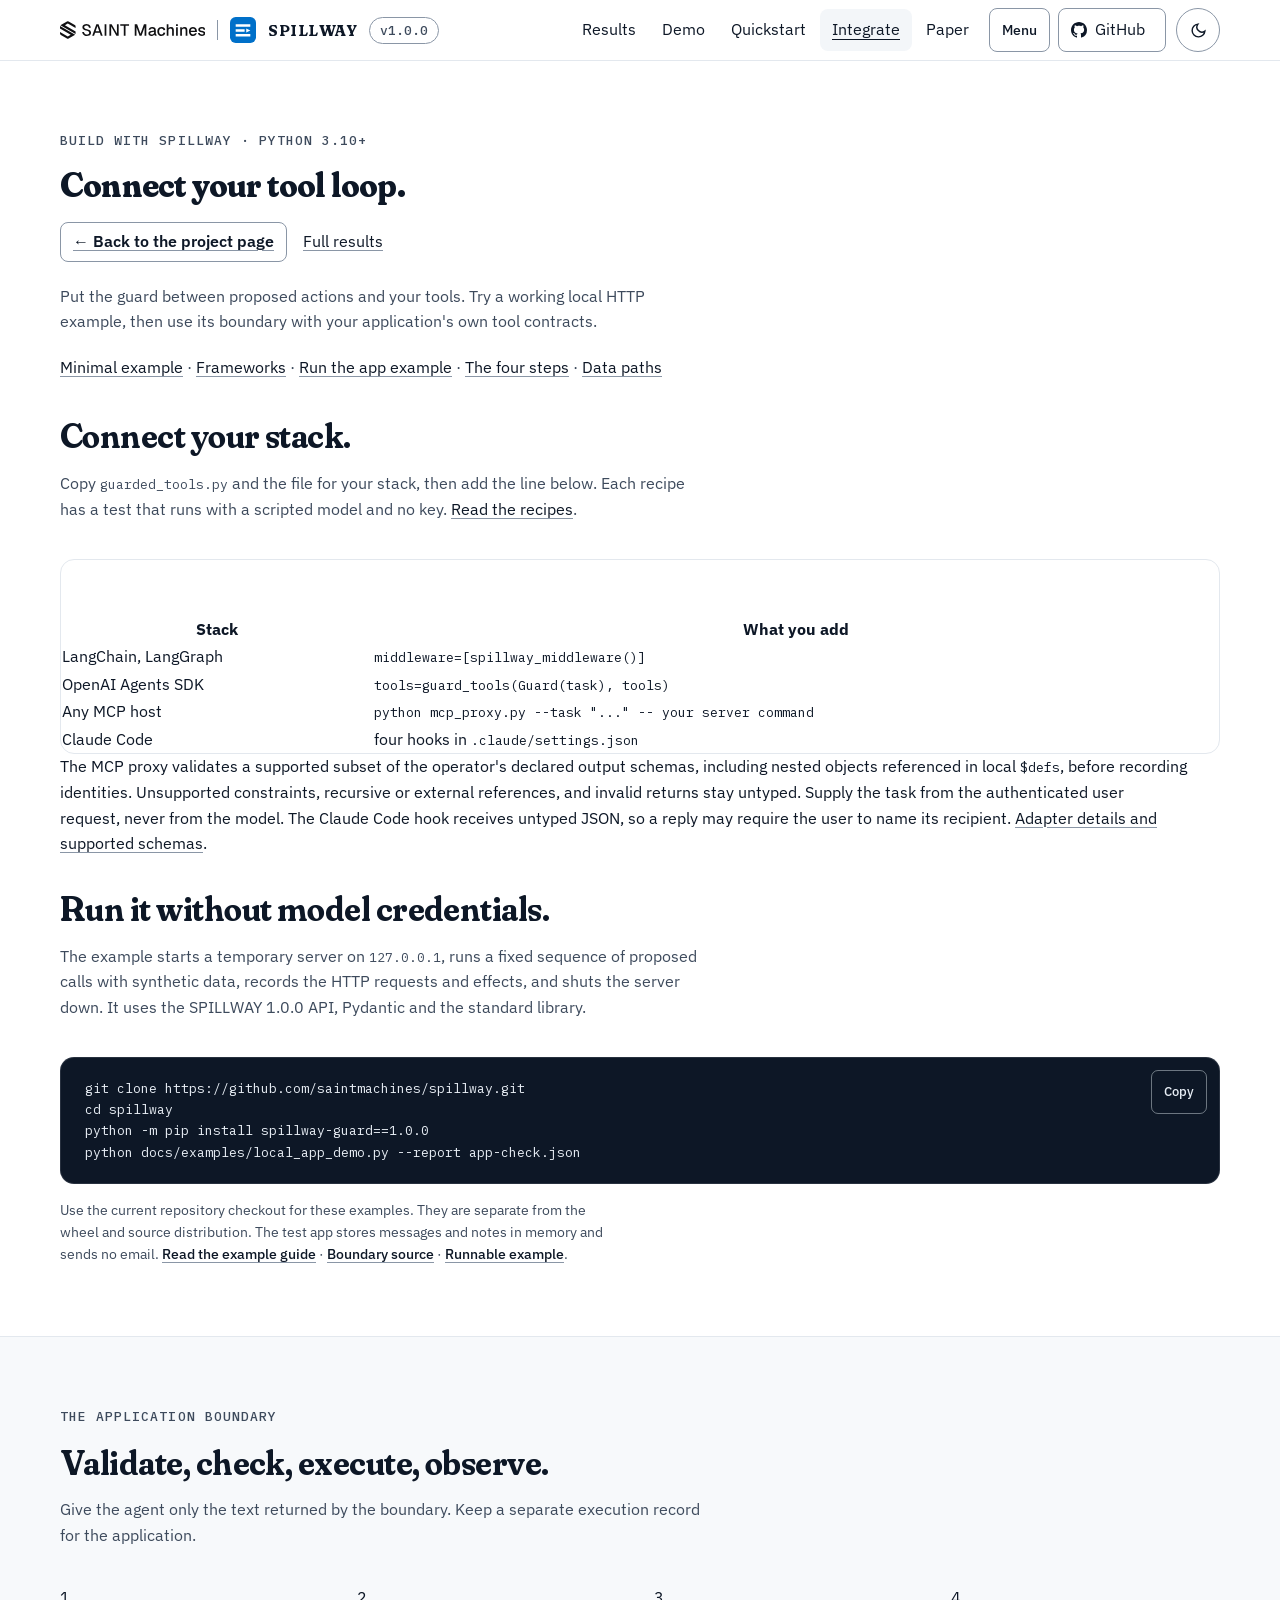
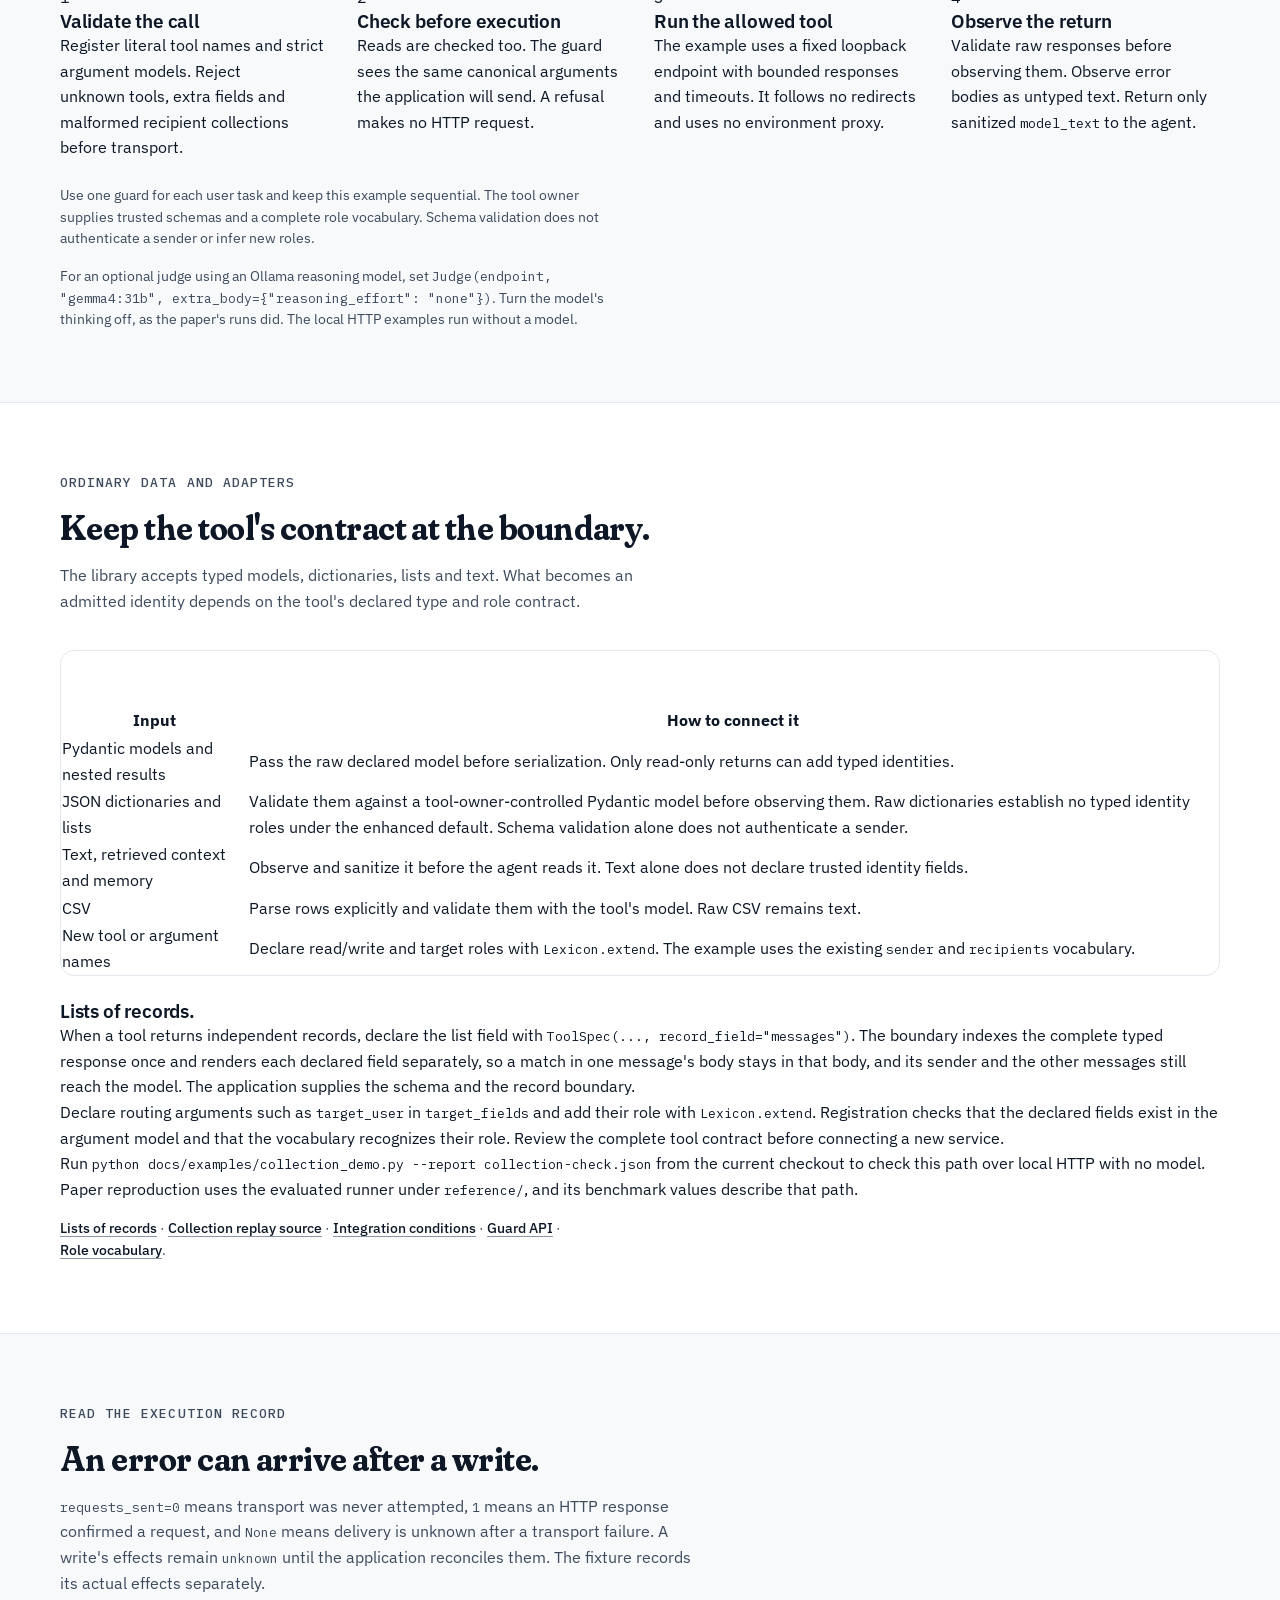
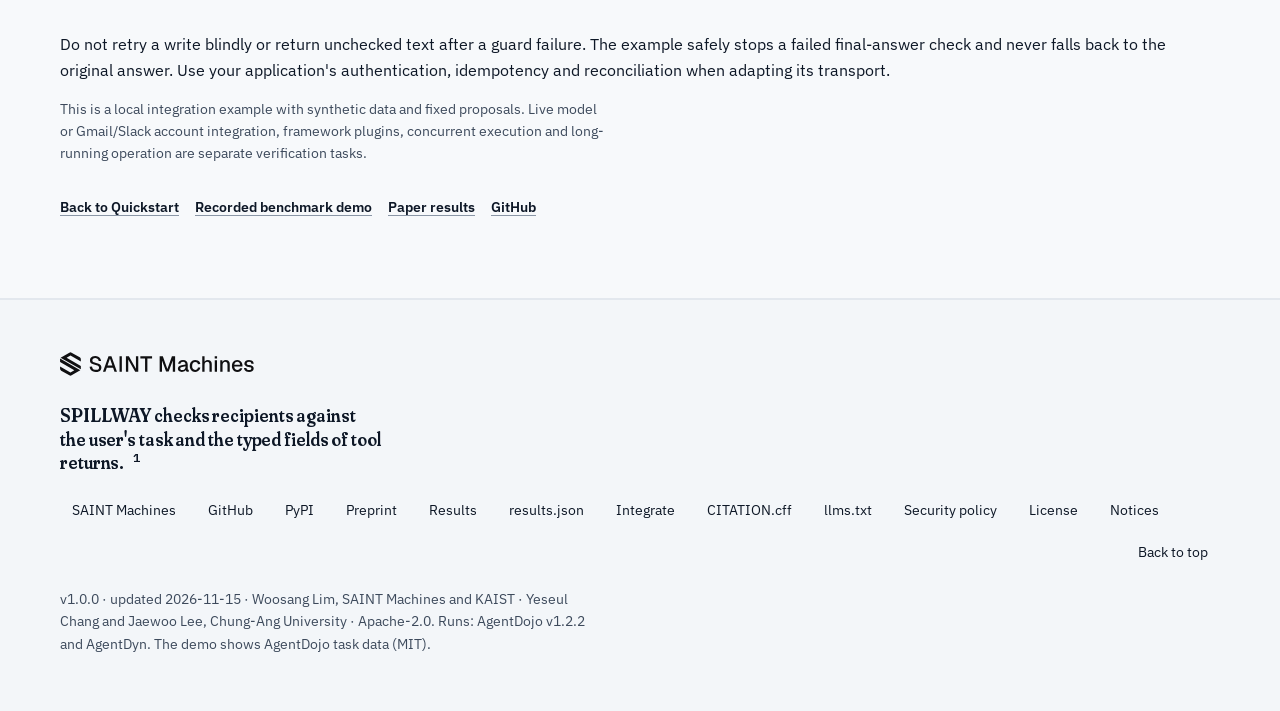
==== commit 903cd872: "Hide the MUSTER links until MUSTER's arXiv and Zenodo records are public Removes only the MUSTER anc" ====
--- a/docs/integrate.html
+++ b/docs/integrate.html
@@ -1040,7 +1040,7 @@
   .hero .hstats { margin-top: 4px; padding-top: 4px; }
 }
 @media (max-width: 479px) and (max-height: 700px) { .hero .lede { line-height: 1.3; } .cta .inote { display: none; } }
-</style>
+.pis-value{position:absolute;left:calc(100% * var(--x));bottom:calc(100% * var(--y));transform:translate(calc(var(--align) + var(--dx)),calc(50% + var(--dy)));font:500 .6875rem/1 var(--mono);color:var(--m);background:var(--wash-card,var(--surface));padding:2px;white-space:nowrap;pointer-events:none;z-index:8}.db-kt .k.rope{transform:translateX(-4px)}.db-kt .k.hi{transform:translateX(4px)}</style>
 <noscript><style>.copy, .seg, .tabs, button[data-run], #themeBtn, #menuBtn { display: none !important; }</style></noscript>
 <script src="assets/subpage.js" defer></script>
 </head>
@@ -1076,7 +1076,7 @@
     <a href="index.html#faq">FAQ</a><a href="index.html#cite">Cite</a>
     <a href="SPILLWAY_preprint.pdf">Paper (PDF)</a><a href="https://github.com/saintmachines/spillway">GitHub</a>
     <span class="menu-rule" aria-hidden="true"></span>
-    <a href="https://saintmachines.ai">SAINT Machines</a><a href="https://saintmachines.github.io/MUSTER/">MUSTER, agent memory</a>
+    <a href="https://saintmachines.ai">SAINT Machines</a>
   </div>
 </header>
 <main id="main">
@@ -1146,7 +1146,7 @@
   <div class="wrap">
     <a class="maker" href="https://saintmachines.ai" aria-label="SAINT Machines"><svg viewBox="0 0 1211.159878540331 150" width="193.8" height="24" aria-hidden="true" focusable="false"><g id="saint-lockup"><g transform="translate(0 0) scale(0.33482142857142855) translate(-62.01 -32.0)"><path d="M235.21539 44.0Q256 32 276.78461 44.0L429.20539 132.0Q449.99 144 449.99 168L449.99 208.66L256 96.66L184.01 138.23L449.99 291.79L449.99 356.45L72.01 138.23ZM276.78461 468.0Q256 480 235.21539 468.0L82.79461 380.0Q62.01 368 62.01 344L62.01 303.34L256 415.34L327.99 373.77L62.01 220.21L62.01 155.55L439.99 373.77Z" fill="currentColor" /></g><g transform="translate(184.90401785714286 25) scale(0.9568462348100659) translate(-7.61 102.25)"><path d="M48.17 2.25L48.17 2.25Q36.20 2.25 27.39-2.11Q18.59-6.48 13.52-14.23Q8.45-21.97 7.61-32.25L7.61-32.25L23.24-33.24Q24.23-26.20 27.32-21.34Q30.42-16.48 35.70-14.01Q40.99-11.55 48.45-11.55L48.45-11.55Q54.93-11.55 59.51-13.17Q64.08-14.79 66.48-18.03Q68.87-21.27 68.87-25.92L68.87-25.92Q68.87-30.14 66.83-33.45Q64.79-36.76 59.08-39.51Q53.38-42.25 42.39-44.93L42.39-44.93Q30.42-47.89 23.24-51.41Q16.06-54.93 12.89-60.21Q9.72-65.49 9.72-73.24L9.72-73.24Q9.72-81.83 13.87-88.38Q18.03-94.93 25.77-98.59Q33.52-102.25 44.37-102.25L44.37-102.25Q55.77-102.25 63.87-98.03Q71.97-93.80 76.69-86.48Q81.41-79.15 82.54-69.72L82.54-69.72L66.90-68.87Q66.20-74.65 63.38-79.08Q60.56-83.52 55.77-85.99Q50.99-88.45 44.08-88.45L44.08-88.45Q35.35-88.45 30.35-84.44Q25.35-80.42 25.35-73.80L25.35-73.80Q25.35-69.58 27.39-66.69Q29.44-63.80 34.72-61.69Q40-59.58 49.72-57.18L49.72-57.18Q62.68-54.23 70.35-49.93Q78.03-45.63 81.27-39.86Q84.51-34.08 84.51-26.76L84.51-26.76Q84.51-17.89 79.93-11.34Q75.35-4.79 67.18-1.27Q59.01 2.25 48.17 2.25ZM110.99 0L94.79 0L130.85-100L150.14-100L186.20 0L170 0L160.85-26.06L120-26.06L110.99 0ZM140.42-85.49L124.79-39.86L156.20-39.86L140.42-85.49ZM218.17 0L202.96 0L202.96-100L218.17-100L218.17 0ZM260 0L244.79 0L244.79-100L264.08-100L310.28-18.45L310.28-100L325.49-100L325.49 0L305.49 0L260-79.72L260 0ZM385.07 0L369.86 0L369.86-86.06L339.15-86.06L339.15-100L415.77-100L415.77-86.06L385.07-86.06L385.07 0ZM480.42 0L465.21 0L465.21-100L486.06-100L515.77-17.89L545.49-100L566.34-100L566.34 0L551.13 0L551.13-73.24L524.23-0.14L507.32-0.14L480.42-73.24L480.42 0ZM610 1.69L610 1.69Q598.31 1.69 591.34-3.66Q584.37-9.01 584.37-18.73Q584.37-28.45 590.21-33.87Q596.06-39.30 608.31-41.69L608.31-41.69L634.08-46.62Q634.08-55.35 630-59.65Q625.92-63.94 617.89-63.94L617.89-63.94Q610.70-63.94 606.62-60.77Q602.54-57.61 600.99-51.41L600.99-51.41L585.63-52.39Q587.75-63.66 596.13-70.14Q604.51-76.62 617.89-76.62L617.89-76.62Q633.10-76.62 641.06-68.52Q649.01-60.42 649.01-45.77L649.01-45.77L649.01-16.62Q649.01-13.94 649.93-12.89Q650.85-11.83 652.96-11.83L652.96-11.83L655.63-11.83L655.63 0Q654.93 0.14 653.38 0.28Q651.83 0.42 650.14 0.42L650.14 0.42Q645.35 0.42 641.90-1.13Q638.45-2.68 636.76-6.34L636.76-6.34Q635.77-8.45 635.35-11.55L635.35-11.55Q634.08-8.73 631.83-6.48L631.83-6.48Q628.03-2.68 622.32-0.49Q616.62 1.69 610 1.69ZM612.39-10.14L612.39-10.14Q619.15-10.14 623.94-12.75Q628.73-15.35 631.41-20Q634.08-24.65 634.08-30.56L634.08-30.56L634.08-35.35L612.11-31.13Q605.35-29.86 602.61-27.11Q599.86-24.37 599.86-20.14L599.86-20.14Q599.86-15.35 603.17-12.75Q606.48-10.14 612.39-10.14ZM697.61 1.69L697.61 1.69Q686.90 1.69 678.87-3.10Q670.85-7.89 666.48-16.76Q662.11-25.63 662.11-37.46L662.11-37.46Q662.11-49.30 666.48-58.10Q670.85-66.90 678.87-71.76Q686.90-76.62 697.61-76.62L697.61-76.62Q706.76-76.62 713.87-73.45Q720.99-70.28 725.42-64.23Q729.86-58.17 731.13-49.44L731.13-49.44L715.49-48.59Q714.37-55.92 709.58-59.79Q704.79-63.66 697.61-63.66L697.61-63.66Q688.17-63.66 682.89-56.69Q677.61-49.72 677.61-37.46L677.61-37.46Q677.61-25.21 682.89-18.24Q688.17-11.27 697.61-11.27L697.61-11.27Q704.79-11.27 709.58-15.28Q714.37-19.30 715.49-27.46L715.49-27.46L731.13-26.62Q729.86-18.03 725.42-11.69Q720.99-5.35 713.87-1.83Q706.76 1.69 697.61 1.69ZM758.73 0L743.80 0L743.80-100L758.73-100L758.73-64.08Q759.86-66.62 761.55-68.73L761.55-68.73Q764.93-72.68 769.86-74.65Q774.79-76.62 780.70-76.62L780.70-76.62Q788.87-76.62 794.51-73.03Q800.14-69.44 803.03-62.96Q805.92-56.48 805.92-48.17L805.92-48.17L805.92 0L790.99 0L790.99-44.23Q790.99-54.37 787.54-59.23Q784.08-64.08 776.76-64.08L776.76-64.08Q768.59-64.08 763.66-58.94Q758.73-53.80 758.73-43.94L758.73-43.94L758.73 0ZM840.28 0L825.35 0L825.35-74.93L840.28-74.93L840.28 0ZM840.56-85.77L825.07-85.77L825.07-100.70L840.56-100.70L840.56-85.77ZM876.34 0L861.41 0L861.41-74.93L875.07-74.93L875.49-61.97Q876.62-65.35 878.59-67.75L878.59-67.75Q882.11-72.25 887.18-74.44Q892.25-76.62 898.17-76.62L898.17-76.62Q906.62-76.62 912.18-72.89Q917.75-69.15 920.63-62.75Q923.52-56.34 923.52-48.17L923.52-48.17L923.52 0L908.59 0L908.59-43.66Q908.59-50.28 907.18-54.79Q905.77-59.30 902.54-61.69Q899.30-64.08 894.08-64.08L894.08-64.08Q886.20-64.08 881.27-58.87Q876.34-53.66 876.34-43.66L876.34-43.66L876.34 0ZM972.96 1.69L972.96 1.69Q961.97 1.69 954.01-3.10Q946.06-7.89 941.76-16.76Q937.46-25.63 937.46-37.46L937.46-37.46Q937.46-49.30 941.76-58.10Q946.06-66.90 953.94-71.76Q961.83-76.62 972.54-76.62L972.54-76.62Q982.68-76.62 990.42-71.90Q998.17-67.18 1002.46-58.31Q1006.76-49.44 1006.76-36.90L1006.76-36.90L1006.76-33.10L952.96-33.10Q953.52-22.11 958.80-16.62Q964.08-11.13 973.10-11.13L973.10-11.13Q979.72-11.13 984.08-14.23Q988.45-17.32 990.14-22.54L990.14-22.54L1005.63-21.55Q1002.68-11.13 994.01-4.72Q985.35 1.69 972.96 1.69ZM952.96-44.37L952.96-44.37L990.99-44.37Q990.28-54.37 985.28-59.15Q980.28-63.94 972.54-63.94L972.54-63.94Q964.51-63.94 959.37-58.94Q954.23-53.94 952.96-44.37ZM1049.86 1.69L1049.86 1.69Q1039.01 1.69 1031.76-1.55Q1024.51-4.79 1020.70-10.49Q1016.90-16.20 1016.34-23.66L1016.34-23.66L1031.69-24.37Q1032.82-18.17 1036.90-14.51Q1040.99-10.85 1049.86-10.85L1049.86-10.85Q1056.90-10.85 1060.63-13.10Q1064.37-15.35 1064.37-20.28L1064.37-20.28Q1064.37-23.10 1063.10-24.93Q1061.83-26.76 1058.17-28.10Q1054.51-29.44 1047.32-30.70L1047.32-30.70Q1036.34-32.82 1030.21-35.70Q1024.08-38.59 1021.55-42.89Q1019.01-47.18 1019.01-53.38L1019.01-53.38Q1019.01-63.66 1026.76-70.14Q1034.51-76.62 1049.15-76.62L1049.15-76.62Q1059.44-76.62 1066.06-73.17Q1072.68-69.72 1076.06-64.08Q1079.44-58.45 1080.14-51.97L1080.14-51.97L1064.79-51.13Q1064.65-54.65 1062.89-57.61Q1061.13-60.56 1057.75-62.32Q1054.37-64.08 1048.87-64.08L1048.87-64.08Q1041.55-64.08 1038.03-61.27Q1034.51-58.45 1034.51-53.94L1034.51-53.94Q1034.51-50.56 1035.92-48.45Q1037.32-46.34 1040.85-45Q1044.37-43.66 1050.28-42.68L1050.28-42.68Q1061.69-40.85 1068.17-37.96Q1074.65-35.07 1077.25-30.77Q1079.86-26.48 1079.86-20.42L1079.86-20.42Q1079.86-9.86 1071.62-4.08Q1063.38 1.69 1049.86 1.69Z" fill="currentColor" /></g></g></svg></a>
     <p class="thesis">SPILLWAY checks recipients against the user's task and the typed fields of tool returns.<a class="fn" href="index.html#tm" aria-label="Footnote 1, the threat model">1</a></p>
-    <nav aria-label="Footer"><a href="https://saintmachines.ai">SAINT Machines</a><a href="https://saintmachines.github.io/MUSTER/">MUSTER</a><a href="https://github.com/saintmachines/spillway">GitHub</a><a href="https://pypi.org/project/spillway-guard/">PyPI</a><a href="SPILLWAY_preprint.pdf">Preprint</a><a href="results.html">Results</a><a href="results.json">results.json</a><a href="integrate.html">Integrate</a><a href="https://github.com/saintmachines/spillway/blob/main/CITATION.cff">CITATION.cff</a><a href="llms.txt">llms.txt</a><a href="https://github.com/saintmachines/spillway/blob/main/SECURITY.md">Security policy</a><a href="https://github.com/saintmachines/spillway/blob/main/LICENSE">License</a><a href="https://github.com/saintmachines/spillway/blob/main/NOTICE">Notices</a><a href="index.html#top">Back to top</a></nav>
+    <nav aria-label="Footer"><a href="https://saintmachines.ai">SAINT Machines</a><a href="https://github.com/saintmachines/spillway">GitHub</a><a href="https://pypi.org/project/spillway-guard/">PyPI</a><a href="SPILLWAY_preprint.pdf">Preprint</a><a href="results.html">Results</a><a href="results.json">results.json</a><a href="integrate.html">Integrate</a><a href="https://github.com/saintmachines/spillway/blob/main/CITATION.cff">CITATION.cff</a><a href="llms.txt">llms.txt</a><a href="https://github.com/saintmachines/spillway/blob/main/SECURITY.md">Security policy</a><a href="https://github.com/saintmachines/spillway/blob/main/LICENSE">License</a><a href="https://github.com/saintmachines/spillway/blob/main/NOTICE">Notices</a><a href="index.html#top">Back to top</a></nav>
     <p>v1.0.0 · updated 2026-11-15 · Woosang Lim, SAINT Machines and KAIST · Yeseul Chang and Jaewoo Lee, Chung&#8209;Ang University · Apache-2.0. Runs: AgentDojo v1.2.2 and AgentDyn. The demo shows AgentDojo task data (MIT).</p>
   </div>
 </footer>
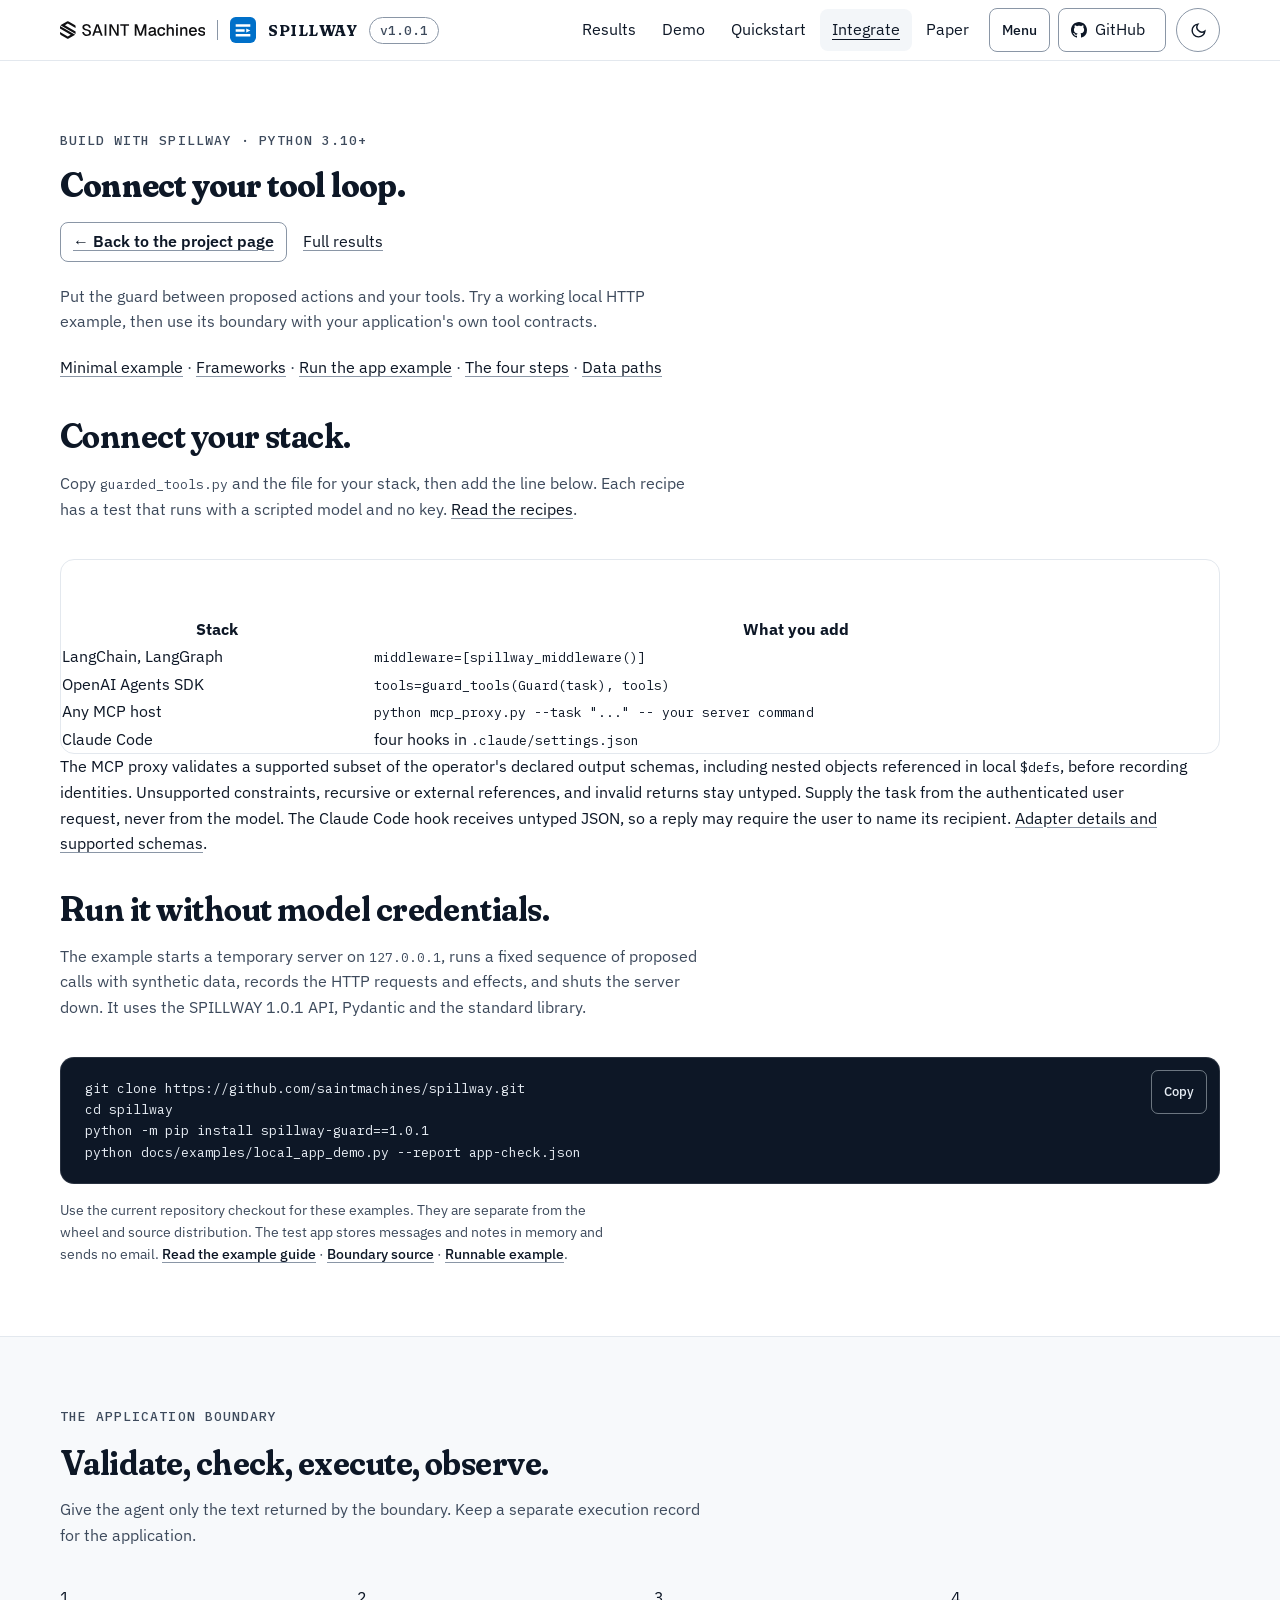
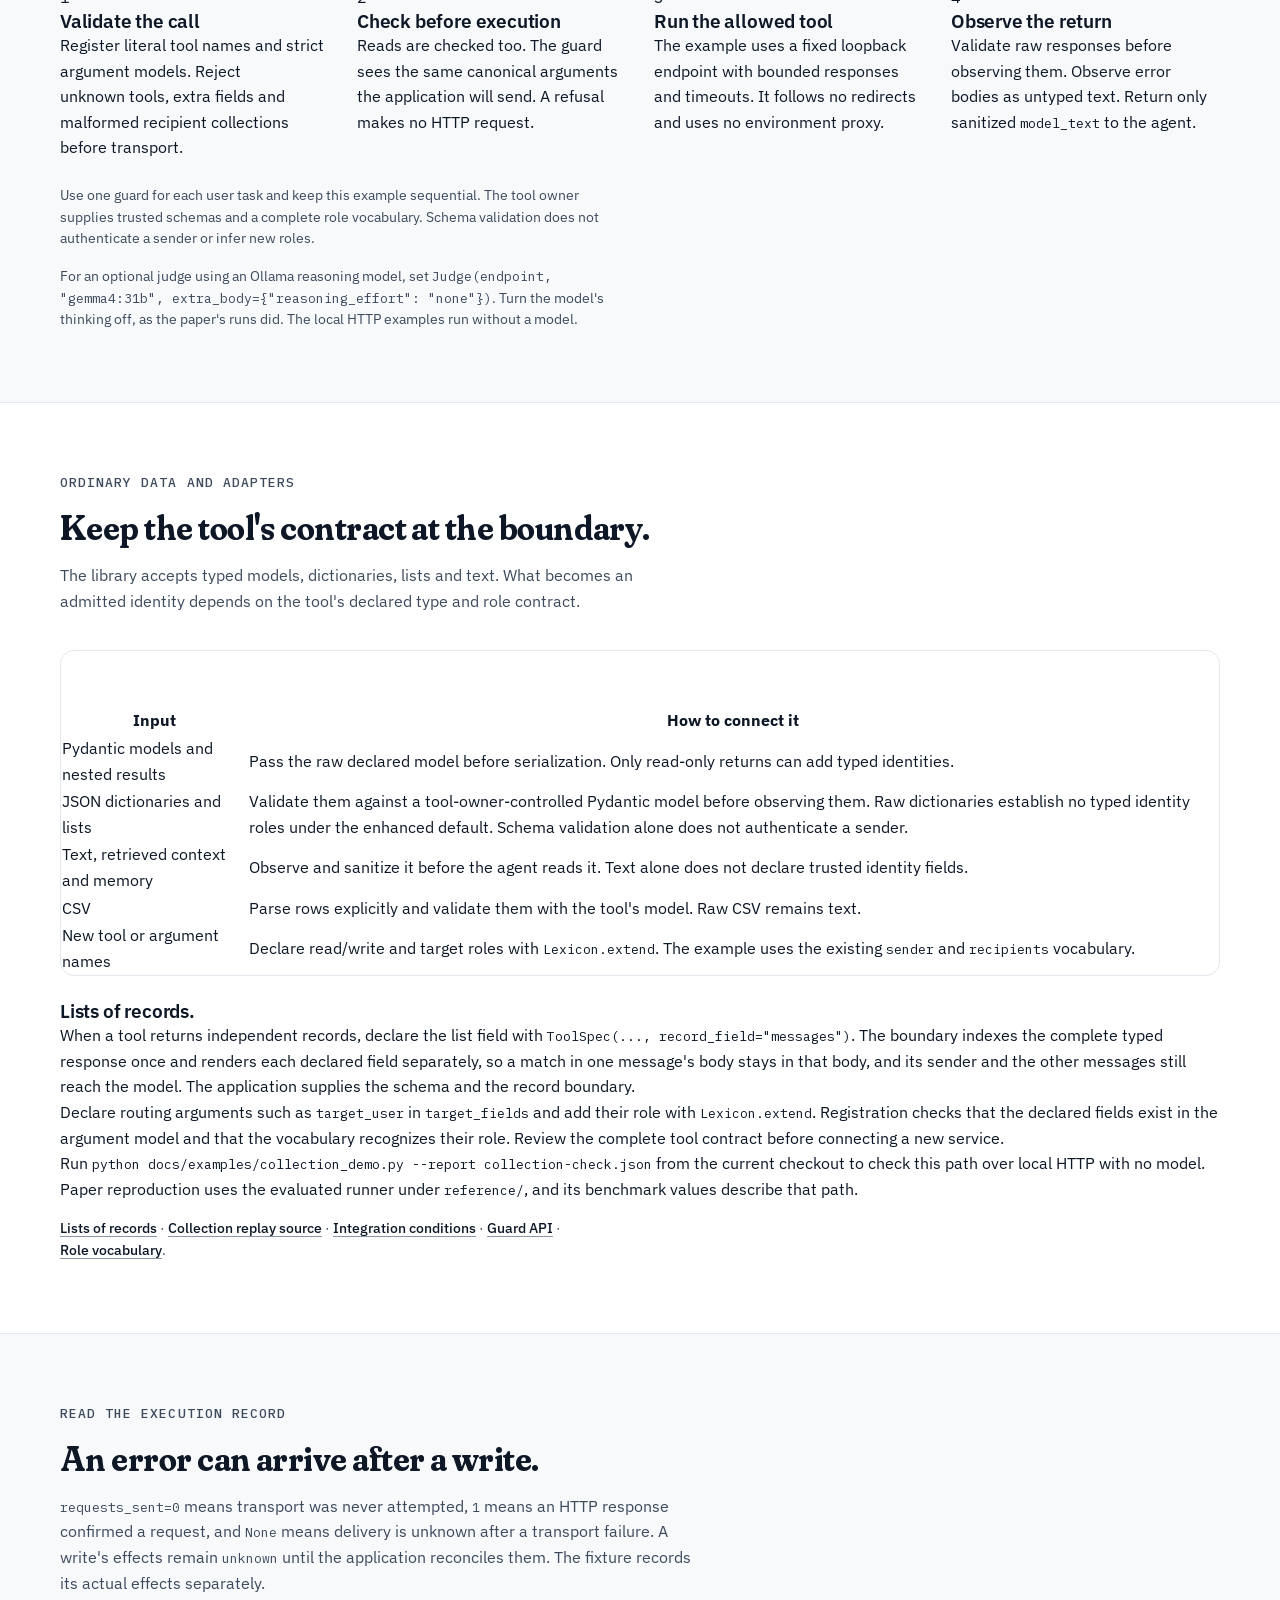
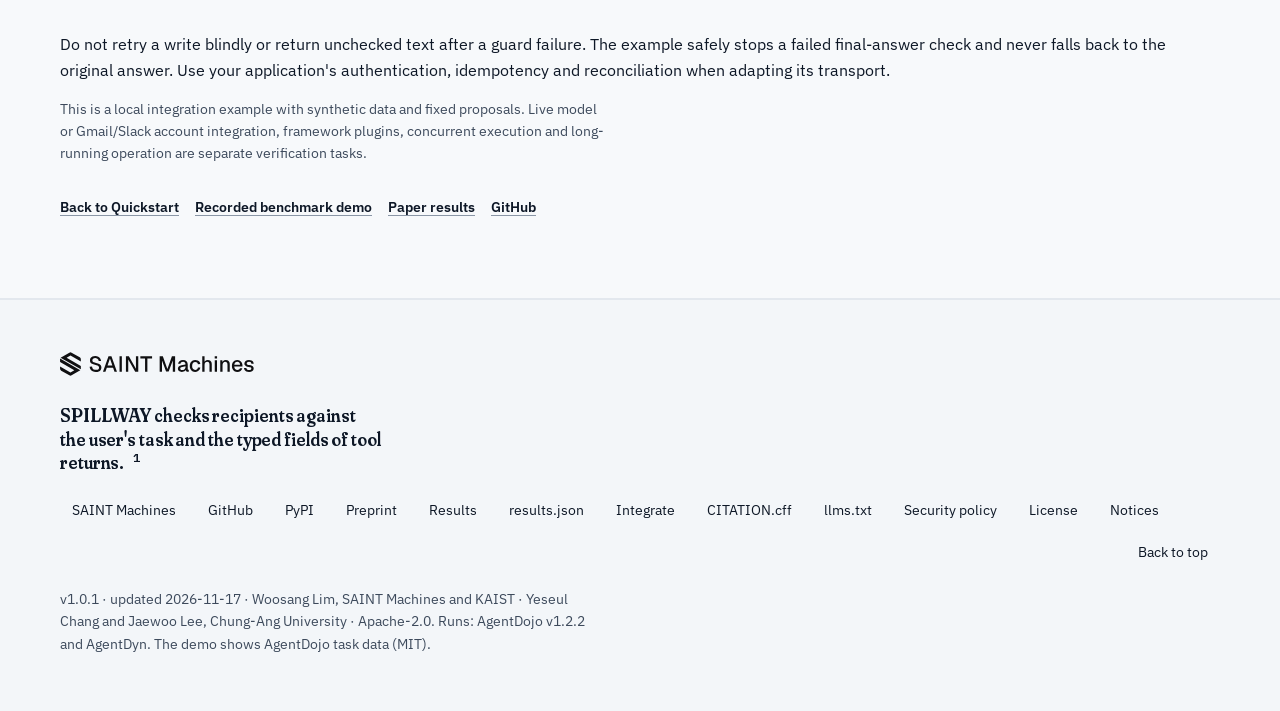
==== commit a17d7867: "Update current SDK and project install paths to verified 1.0.1 Bring the frozen 1.0.1 SDK and guarde" ====
--- a/docs/integrate.html
+++ b/docs/integrate.html
@@ -1055,7 +1055,7 @@
         <svg viewBox="0 0 32 32" aria-hidden="true"><rect width="32" height="32" rx="7" fill="var(--accent)"/><path d="M7 9h18v3H7zM7 15h11v3H7zM7 21h18v3H7z" fill="var(--on-accent)"/><path d="M20 14l5 2.5-5 2.5z" fill="var(--on-accent)"/></svg>
         SPILLWAY
       </a>
-      <a class="ver" href="https://github.com/saintmachines/spillway/releases/tag/v1.0.0" aria-label="v1.0.0 release notes">v1.0.0</a>
+      <a class="ver" href="https://github.com/saintmachines/spillway/releases/tag/v1.0.1" aria-label="v1.0.1 release notes">v1.0.1</a>
     </div>
     <nav class="nav-links" aria-label="Project navigation">
       <a class="opt" href="results.html">Results</a>
@@ -1101,11 +1101,11 @@
   <p>The MCP proxy validates a supported subset of the operator's declared output schemas, including nested objects referenced in local <code>$defs</code>, before recording identities. Unsupported constraints, recursive or external references, and invalid returns stay untyped. Supply the task from the authenticated user request, never from the model. The Claude Code hook receives untyped JSON, so a reply may require the user to name its recipient. <a href="https://github.com/saintmachines/spillway/blob/main/docs/examples/frameworks/README.md">Adapter details and supported schemas</a>.</p>
   <div class="head stack" id="run" style="margin-top:32px">
     <h2>Run it without model credentials.</h2>
-    <p>The example starts a temporary server on <code>127.0.0.1</code>, runs a fixed sequence of proposed calls with synthetic data, records the HTTP requests and effects, and shuts the server down. It uses the SPILLWAY 1.0.0 API, Pydantic and the standard library.</p>
+    <p>The example starts a temporary server on <code>127.0.0.1</code>, runs a fixed sequence of proposed calls with synthetic data, records the HTTP requests and effects, and shuts the server down. It uses the SPILLWAY 1.0.1 API, Pydantic and the standard library.</p>
   </div>
   <div class="code app-commands"><button class="copy" type="button" data-copy="#app-command" aria-label="Copy the app example commands">Copy</button><pre id="app-command">git clone https://github.com/saintmachines/spillway.git
 cd spillway
-python -m pip install spillway-guard==1.0.0
+python -m pip install spillway-guard==1.0.1
 python docs/examples/local_app_demo.py --report app-check.json</pre></div>
   <p class="note" style="margin-top:16px">Use the current repository checkout for these examples. They are separate from the wheel and source distribution. The test app stores messages and notes in memory and sends no email. <a href="https://github.com/saintmachines/spillway/blob/main/docs/examples/README.md">Read the example guide</a> · <a href="examples/boundary.py" download>Boundary source</a> · <a href="examples/local_app_demo.py" download>Runnable example</a>.</p>
 </div></section>
@@ -1147,7 +1147,7 @@
     <a class="maker" href="https://saintmachines.ai" aria-label="SAINT Machines"><svg viewBox="0 0 1211.159878540331 150" width="193.8" height="24" aria-hidden="true" focusable="false"><g id="saint-lockup"><g transform="translate(0 0) scale(0.33482142857142855) translate(-62.01 -32.0)"><path d="M235.21539 44.0Q256 32 276.78461 44.0L429.20539 132.0Q449.99 144 449.99 168L449.99 208.66L256 96.66L184.01 138.23L449.99 291.79L449.99 356.45L72.01 138.23ZM276.78461 468.0Q256 480 235.21539 468.0L82.79461 380.0Q62.01 368 62.01 344L62.01 303.34L256 415.34L327.99 373.77L62.01 220.21L62.01 155.55L439.99 373.77Z" fill="currentColor" /></g><g transform="translate(184.90401785714286 25) scale(0.9568462348100659) translate(-7.61 102.25)"><path d="M48.17 2.25L48.17 2.25Q36.20 2.25 27.39-2.11Q18.59-6.48 13.52-14.23Q8.45-21.97 7.61-32.25L7.61-32.25L23.24-33.24Q24.23-26.20 27.32-21.34Q30.42-16.48 35.70-14.01Q40.99-11.55 48.45-11.55L48.45-11.55Q54.93-11.55 59.51-13.17Q64.08-14.79 66.48-18.03Q68.87-21.27 68.87-25.92L68.87-25.92Q68.87-30.14 66.83-33.45Q64.79-36.76 59.08-39.51Q53.38-42.25 42.39-44.93L42.39-44.93Q30.42-47.89 23.24-51.41Q16.06-54.93 12.89-60.21Q9.72-65.49 9.72-73.24L9.72-73.24Q9.72-81.83 13.87-88.38Q18.03-94.93 25.77-98.59Q33.52-102.25 44.37-102.25L44.37-102.25Q55.77-102.25 63.87-98.03Q71.97-93.80 76.69-86.48Q81.41-79.15 82.54-69.72L82.54-69.72L66.90-68.87Q66.20-74.65 63.38-79.08Q60.56-83.52 55.77-85.99Q50.99-88.45 44.08-88.45L44.08-88.45Q35.35-88.45 30.35-84.44Q25.35-80.42 25.35-73.80L25.35-73.80Q25.35-69.58 27.39-66.69Q29.44-63.80 34.72-61.69Q40-59.58 49.72-57.18L49.72-57.18Q62.68-54.23 70.35-49.93Q78.03-45.63 81.27-39.86Q84.51-34.08 84.51-26.76L84.51-26.76Q84.51-17.89 79.93-11.34Q75.35-4.79 67.18-1.27Q59.01 2.25 48.17 2.25ZM110.99 0L94.79 0L130.85-100L150.14-100L186.20 0L170 0L160.85-26.06L120-26.06L110.99 0ZM140.42-85.49L124.79-39.86L156.20-39.86L140.42-85.49ZM218.17 0L202.96 0L202.96-100L218.17-100L218.17 0ZM260 0L244.79 0L244.79-100L264.08-100L310.28-18.45L310.28-100L325.49-100L325.49 0L305.49 0L260-79.72L260 0ZM385.07 0L369.86 0L369.86-86.06L339.15-86.06L339.15-100L415.77-100L415.77-86.06L385.07-86.06L385.07 0ZM480.42 0L465.21 0L465.21-100L486.06-100L515.77-17.89L545.49-100L566.34-100L566.34 0L551.13 0L551.13-73.24L524.23-0.14L507.32-0.14L480.42-73.24L480.42 0ZM610 1.69L610 1.69Q598.31 1.69 591.34-3.66Q584.37-9.01 584.37-18.73Q584.37-28.45 590.21-33.87Q596.06-39.30 608.31-41.69L608.31-41.69L634.08-46.62Q634.08-55.35 630-59.65Q625.92-63.94 617.89-63.94L617.89-63.94Q610.70-63.94 606.62-60.77Q602.54-57.61 600.99-51.41L600.99-51.41L585.63-52.39Q587.75-63.66 596.13-70.14Q604.51-76.62 617.89-76.62L617.89-76.62Q633.10-76.62 641.06-68.52Q649.01-60.42 649.01-45.77L649.01-45.77L649.01-16.62Q649.01-13.94 649.93-12.89Q650.85-11.83 652.96-11.83L652.96-11.83L655.63-11.83L655.63 0Q654.93 0.14 653.38 0.28Q651.83 0.42 650.14 0.42L650.14 0.42Q645.35 0.42 641.90-1.13Q638.45-2.68 636.76-6.34L636.76-6.34Q635.77-8.45 635.35-11.55L635.35-11.55Q634.08-8.73 631.83-6.48L631.83-6.48Q628.03-2.68 622.32-0.49Q616.62 1.69 610 1.69ZM612.39-10.14L612.39-10.14Q619.15-10.14 623.94-12.75Q628.73-15.35 631.41-20Q634.08-24.65 634.08-30.56L634.08-30.56L634.08-35.35L612.11-31.13Q605.35-29.86 602.61-27.11Q599.86-24.37 599.86-20.14L599.86-20.14Q599.86-15.35 603.17-12.75Q606.48-10.14 612.39-10.14ZM697.61 1.69L697.61 1.69Q686.90 1.69 678.87-3.10Q670.85-7.89 666.48-16.76Q662.11-25.63 662.11-37.46L662.11-37.46Q662.11-49.30 666.48-58.10Q670.85-66.90 678.87-71.76Q686.90-76.62 697.61-76.62L697.61-76.62Q706.76-76.62 713.87-73.45Q720.99-70.28 725.42-64.23Q729.86-58.17 731.13-49.44L731.13-49.44L715.49-48.59Q714.37-55.92 709.58-59.79Q704.79-63.66 697.61-63.66L697.61-63.66Q688.17-63.66 682.89-56.69Q677.61-49.72 677.61-37.46L677.61-37.46Q677.61-25.21 682.89-18.24Q688.17-11.27 697.61-11.27L697.61-11.27Q704.79-11.27 709.58-15.28Q714.37-19.30 715.49-27.46L715.49-27.46L731.13-26.62Q729.86-18.03 725.42-11.69Q720.99-5.35 713.87-1.83Q706.76 1.69 697.61 1.69ZM758.73 0L743.80 0L743.80-100L758.73-100L758.73-64.08Q759.86-66.62 761.55-68.73L761.55-68.73Q764.93-72.68 769.86-74.65Q774.79-76.62 780.70-76.62L780.70-76.62Q788.87-76.62 794.51-73.03Q800.14-69.44 803.03-62.96Q805.92-56.48 805.92-48.17L805.92-48.17L805.92 0L790.99 0L790.99-44.23Q790.99-54.37 787.54-59.23Q784.08-64.08 776.76-64.08L776.76-64.08Q768.59-64.08 763.66-58.94Q758.73-53.80 758.73-43.94L758.73-43.94L758.73 0ZM840.28 0L825.35 0L825.35-74.93L840.28-74.93L840.28 0ZM840.56-85.77L825.07-85.77L825.07-100.70L840.56-100.70L840.56-85.77ZM876.34 0L861.41 0L861.41-74.93L875.07-74.93L875.49-61.97Q876.62-65.35 878.59-67.75L878.59-67.75Q882.11-72.25 887.18-74.44Q892.25-76.62 898.17-76.62L898.17-76.62Q906.62-76.62 912.18-72.89Q917.75-69.15 920.63-62.75Q923.52-56.34 923.52-48.17L923.52-48.17L923.52 0L908.59 0L908.59-43.66Q908.59-50.28 907.18-54.79Q905.77-59.30 902.54-61.69Q899.30-64.08 894.08-64.08L894.08-64.08Q886.20-64.08 881.27-58.87Q876.34-53.66 876.34-43.66L876.34-43.66L876.34 0ZM972.96 1.69L972.96 1.69Q961.97 1.69 954.01-3.10Q946.06-7.89 941.76-16.76Q937.46-25.63 937.46-37.46L937.46-37.46Q937.46-49.30 941.76-58.10Q946.06-66.90 953.94-71.76Q961.83-76.62 972.54-76.62L972.54-76.62Q982.68-76.62 990.42-71.90Q998.17-67.18 1002.46-58.31Q1006.76-49.44 1006.76-36.90L1006.76-36.90L1006.76-33.10L952.96-33.10Q953.52-22.11 958.80-16.62Q964.08-11.13 973.10-11.13L973.10-11.13Q979.72-11.13 984.08-14.23Q988.45-17.32 990.14-22.54L990.14-22.54L1005.63-21.55Q1002.68-11.13 994.01-4.72Q985.35 1.69 972.96 1.69ZM952.96-44.37L952.96-44.37L990.99-44.37Q990.28-54.37 985.28-59.15Q980.28-63.94 972.54-63.94L972.54-63.94Q964.51-63.94 959.37-58.94Q954.23-53.94 952.96-44.37ZM1049.86 1.69L1049.86 1.69Q1039.01 1.69 1031.76-1.55Q1024.51-4.79 1020.70-10.49Q1016.90-16.20 1016.34-23.66L1016.34-23.66L1031.69-24.37Q1032.82-18.17 1036.90-14.51Q1040.99-10.85 1049.86-10.85L1049.86-10.85Q1056.90-10.85 1060.63-13.10Q1064.37-15.35 1064.37-20.28L1064.37-20.28Q1064.37-23.10 1063.10-24.93Q1061.83-26.76 1058.17-28.10Q1054.51-29.44 1047.32-30.70L1047.32-30.70Q1036.34-32.82 1030.21-35.70Q1024.08-38.59 1021.55-42.89Q1019.01-47.18 1019.01-53.38L1019.01-53.38Q1019.01-63.66 1026.76-70.14Q1034.51-76.62 1049.15-76.62L1049.15-76.62Q1059.44-76.62 1066.06-73.17Q1072.68-69.72 1076.06-64.08Q1079.44-58.45 1080.14-51.97L1080.14-51.97L1064.79-51.13Q1064.65-54.65 1062.89-57.61Q1061.13-60.56 1057.75-62.32Q1054.37-64.08 1048.87-64.08L1048.87-64.08Q1041.55-64.08 1038.03-61.27Q1034.51-58.45 1034.51-53.94L1034.51-53.94Q1034.51-50.56 1035.92-48.45Q1037.32-46.34 1040.85-45Q1044.37-43.66 1050.28-42.68L1050.28-42.68Q1061.69-40.85 1068.17-37.96Q1074.65-35.07 1077.25-30.77Q1079.86-26.48 1079.86-20.42L1079.86-20.42Q1079.86-9.86 1071.62-4.08Q1063.38 1.69 1049.86 1.69Z" fill="currentColor" /></g></g></svg></a>
     <p class="thesis">SPILLWAY checks recipients against the user's task and the typed fields of tool returns.<a class="fn" href="index.html#tm" aria-label="Footnote 1, the threat model">1</a></p>
     <nav aria-label="Footer"><a href="https://saintmachines.ai">SAINT Machines</a><a href="https://github.com/saintmachines/spillway">GitHub</a><a href="https://pypi.org/project/spillway-guard/">PyPI</a><a href="SPILLWAY_preprint.pdf">Preprint</a><a href="results.html">Results</a><a href="results.json">results.json</a><a href="integrate.html">Integrate</a><a href="https://github.com/saintmachines/spillway/blob/main/CITATION.cff">CITATION.cff</a><a href="llms.txt">llms.txt</a><a href="https://github.com/saintmachines/spillway/blob/main/SECURITY.md">Security policy</a><a href="https://github.com/saintmachines/spillway/blob/main/LICENSE">License</a><a href="https://github.com/saintmachines/spillway/blob/main/NOTICE">Notices</a><a href="index.html#top">Back to top</a></nav>
-    <p>v1.0.0 · updated 2026-11-15 · Woosang Lim, SAINT Machines and KAIST · Yeseul Chang and Jaewoo Lee, Chung&#8209;Ang University · Apache-2.0. Runs: AgentDojo v1.2.2 and AgentDyn. The demo shows AgentDojo task data (MIT).</p>
+    <p>v1.0.1 · updated 2026-11-17 · Woosang Lim, SAINT Machines and KAIST · Yeseul Chang and Jaewoo Lee, Chung&#8209;Ang University · Apache-2.0. Runs: AgentDojo v1.2.2 and AgentDyn. The demo shows AgentDojo task data (MIT).</p>
   </div>
 </footer>
 
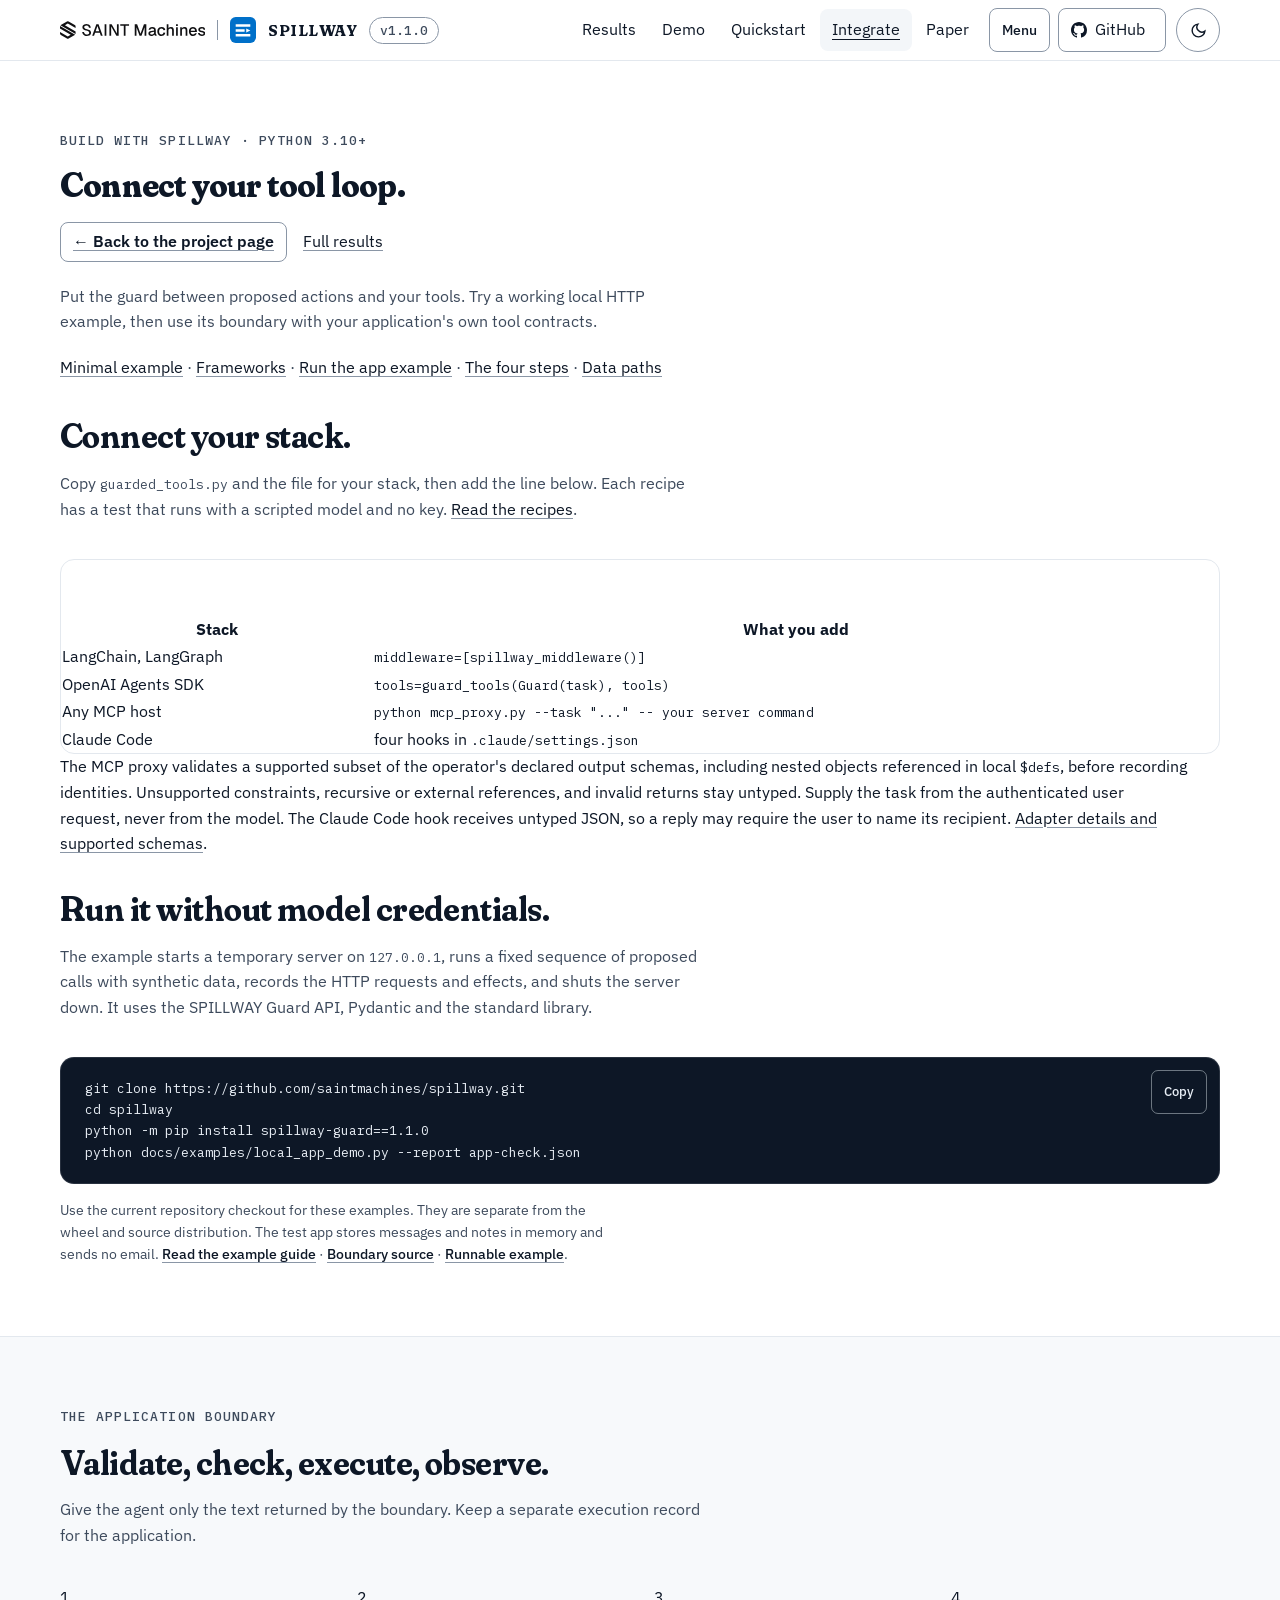
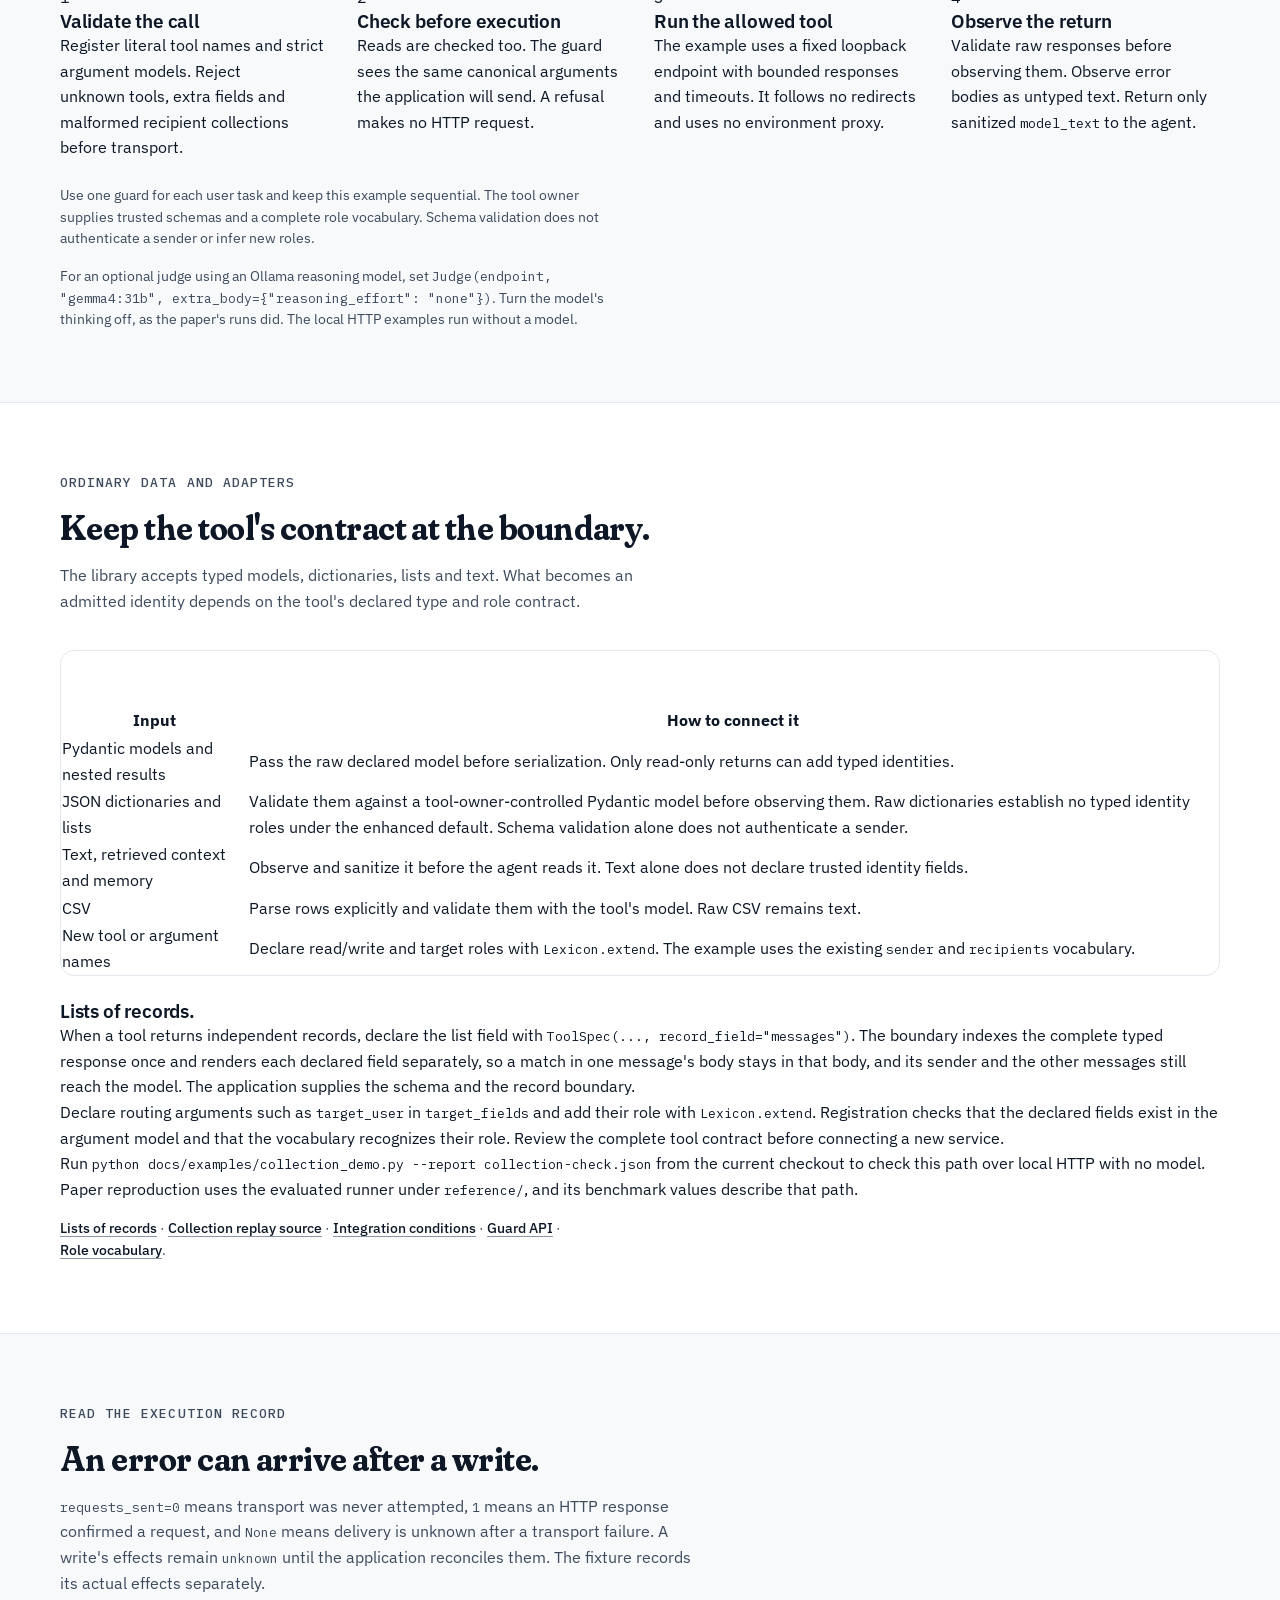
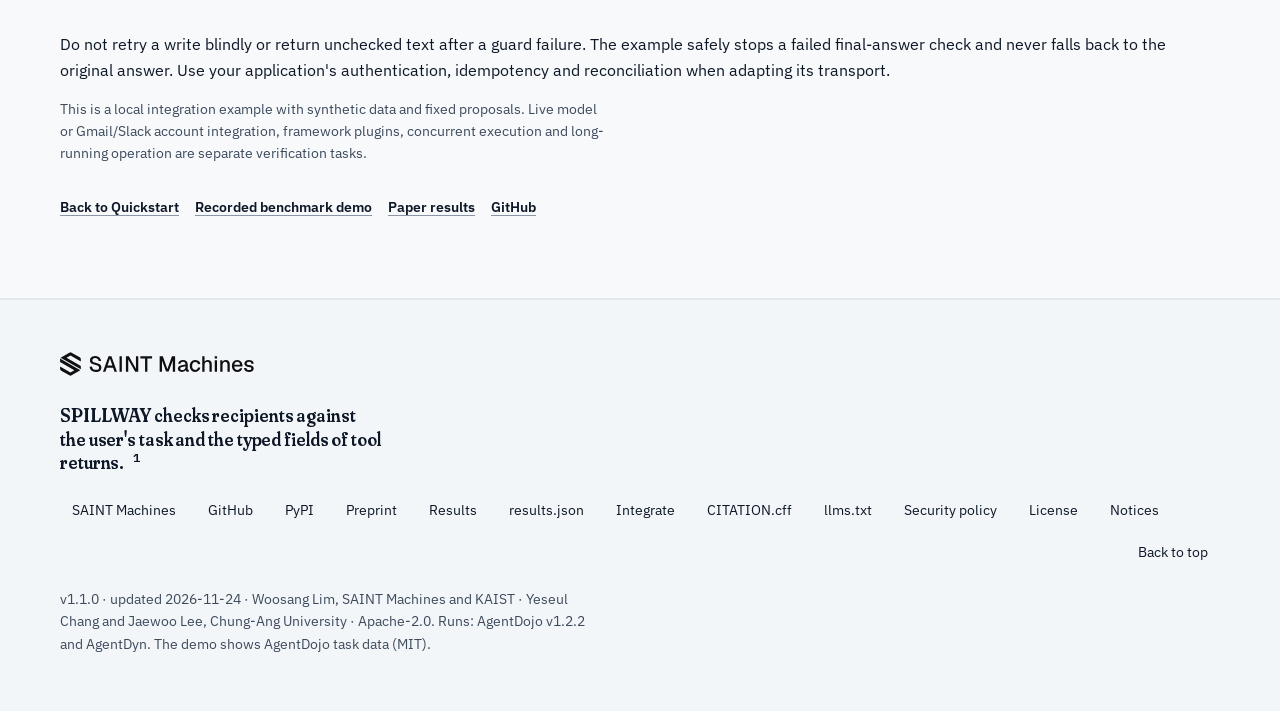
==== commit a766f667: "Release SPILLWAY 1.1.0 SDK" ====
--- a/docs/integrate.html
+++ b/docs/integrate.html
@@ -13,12 +13,12 @@
 <meta property="og:title" content="Connect your tool loop to SPILLWAY">
 <meta property="og:description" content="Put the SPILLWAY guard between proposed actions and your tools. A working local HTTP example with no model credentials, the four steps and the data paths.">
 <meta property="og:url" content="https://saintmachines.github.io/spillway/integrate.html">
-<meta property="og:image" content="https://saintmachines.github.io/spillway/assets/release100-cover.png">
+<meta property="og:image" content="https://saintmachines.github.io/spillway/assets/release100-cover.png?v=722d6bb9">
 <meta property="og:image:width" content="1920">
 <meta property="og:image:height" content="1080">
-<meta property="og:image:alt" content="SPILLWAY: Real-time safety guard for AI agents. 48.9% task success under standard attack and 0/2847 in-scope attack successes, judge on. At most 500 ms added per task on average in the paper timing study.">
+<meta property="og:image:alt" content="SPILLWAY: Real-time safety guard for AI agents. 47.4% task success under standard attack and 0/2847 in-scope attack successes, judge on. At most 500 ms added per task on average in the paper timing study.">
 <meta name="twitter:card" content="summary_large_image">
-<meta name="twitter:image" content="https://saintmachines.github.io/spillway/assets/release100-cover.png">
+<meta name="twitter:image" content="https://saintmachines.github.io/spillway/assets/release100-cover.png?v=722d6bb9">
 <meta name="author" content="Woosang Lim, Yeseul Chang, Jaewoo Lee">
 <meta name="citation_title" content="SPILLWAY: Separating Target Admission from Sanitization to Defend Tool-Using Agents against Prompt Injection">
 <meta name="citation_author" content="Lim, Woosang">
@@ -29,7 +29,7 @@
 <meta name="citation_author" content="Lee, Jaewoo">
 <meta name="citation_author_institution" content="Chung-Ang University">
 <meta name="citation_publication_date" content="2026">
-<meta name="citation_pdf_url" content="https://saintmachines.github.io/spillway/SPILLWAY_preprint.pdf">
+<meta name="citation_pdf_url" content="https://arxiv.org/pdf/2611.07222">
 <meta name="citation_arxiv_id" content="2611.07222">
 <meta name="theme-color" content="#ffffff" media="(prefers-color-scheme: light)">
 <meta name="theme-color" content="#0b1220" media="(prefers-color-scheme: dark)">
@@ -193,9 +193,9 @@
 @media (min-width: 1040px) { .nav-links .opt { display: inline-block; } }
 .gh { display: inline-flex; align-items: center; gap: 8px; border: 1px solid var(--line-strong); background: var(--surface); }
 .gh svg { width: 16px; height: 16px; }
-@media (max-width: 360px) { .nav-links a[href$='.pdf'] { display: none; } .brand { font-size: .9375rem; } }
+@media (max-width: 360px) { .brand { font-size: .9375rem; } }
 .menu-btn { display: inline-flex; align-items: center; margin-inline: 6px; min-height: 44px; border: 1px solid var(--line-strong); background: var(--surface); color: var(--fg); border-radius: 8px; padding: 4px 12px; font: 500 .875rem var(--body); cursor: pointer; }
-@media (max-width: 899px) { .menu-btn { margin-inline: 0; } .nav-links > a[href$='.pdf'] { display: none; } .nav-links { gap: 8px; } .gh, .brand { min-height: 44px; } }
+@media (max-width: 899px) { .menu-btn { margin-inline: 0; } .nav-links > .paper-link { display: none; } .nav-links { gap: 8px; } .gh, .brand { min-height: 44px; } }
 /* With the maker's mark the full header row needs about 490 px, so the version chip goes first, below 520 px, then the GitHub word below 480 px. */
 @media (max-width: 519px) { .ver { display: none; } }
 @media (max-width: 479px) { .ver { display: none; } .gh .t { position: absolute; width: 1px; height: 1px; overflow: hidden; clip: rect(0 0 0 0); } .gh { padding: 8px 10px; min-width: 44px; justify-content: center; } .brand { gap: 8px; } .brand svg { display: none; } .theme-btn { margin-left: 0; } .left { gap: 8px; } .org { padding-right: 9px; } .org .om { height: 22px; width: 22px; } }
@@ -1055,14 +1055,14 @@
         <svg viewBox="0 0 32 32" aria-hidden="true"><rect width="32" height="32" rx="7" fill="var(--accent)"/><path d="M7 9h18v3H7zM7 15h11v3H7zM7 21h18v3H7z" fill="var(--on-accent)"/><path d="M20 14l5 2.5-5 2.5z" fill="var(--on-accent)"/></svg>
         SPILLWAY
       </a>
-      <a class="ver" href="https://github.com/saintmachines/spillway/releases/tag/v1.0.1" aria-label="v1.0.1 release notes">v1.0.1</a>
+      <a class="ver" href="https://github.com/saintmachines/spillway/releases/tag/v1.1.0" aria-label="v1.1.0 release notes">v1.1.0</a>
     </div>
     <nav class="nav-links" aria-label="Project navigation">
       <a class="opt" href="results.html">Results</a>
       <a class="opt" href="index.html#demo">Demo</a>
       <a class="opt" href="index.html#start">Quickstart</a>
       <a class="opt" href="integrate.html" aria-current="page">Integrate</a>
-      <a href="SPILLWAY_preprint.pdf">Paper</a>
+      <a class="paper-link" href="https://arxiv.org/pdf/2611.07222">Paper</a>
       <button class="menu-btn" id="menuBtn" type="button" aria-expanded="false" aria-controls="menuPanel">Menu</button>
       <a class="gh" href="https://github.com/saintmachines/spillway" aria-label="SPILLWAY on GitHub"><svg viewBox="0 0 16 16" aria-hidden="true"><path fill="currentColor" d="M8 0C3.58 0 0 3.58 0 8c0 3.54 2.29 6.53 5.47 7.59.4.07.55-.17.55-.38 0-.19-.01-.82-.01-1.49-2.01.37-2.53-.49-2.69-.94-.09-.23-.48-.94-.82-1.13-.28-.15-.68-.52-.01-.53.63-.01 1.08.58 1.23.82.72 1.21 1.87.87 2.33.66.07-.52.28-.87.51-1.07-1.78-.2-3.64-.89-3.64-3.95 0-.87.31-1.59.82-2.15-.08-.2-.36-1.02.08-2.12 0 0 .67-.21 2.2.82.64-.18 1.32-.27 2-.27.68 0 1.36.09 2 .27 1.53-1.04 2.2-.82 2.2-.82.44 1.1.16 1.92.08 2.12.51.56.82 1.27.82 2.15 0 3.07-1.87 3.75-3.65 3.95.29.25.54.73.54 1.48 0 1.07-.01 1.93-.01 2.2 0 .21.15.46.55.38A8.013 8.013 0 0016 8c0-4.42-3.58-8-8-8z"/></svg><span class="t">GitHub</span><span id="stars"></span></a>
       <button class="theme-btn" id="themeBtn" type="button" aria-label="Switch color theme"><svg viewBox="0 0 24 24" fill="none" stroke="currentColor" stroke-width="2" aria-hidden="true"><path d="M21 12.8A9 9 0 1111.2 3a7 7 0 009.8 9.8z"/></svg></button>
@@ -1074,7 +1074,7 @@
     <a href="integrate.html" aria-current="page">Integrate in an app</a><a href="index.html#stress">Detailed results</a>
     <a href="index.html#scope">Scope</a><a href="index.html#reproduce">Reproduce</a>
     <a href="index.html#faq">FAQ</a><a href="index.html#cite">Cite</a>
-    <a href="SPILLWAY_preprint.pdf">Paper (PDF)</a><a href="https://github.com/saintmachines/spillway">GitHub</a>
+    <a href="https://arxiv.org/pdf/2611.07222">Paper (PDF)</a><a href="https://github.com/saintmachines/spillway">GitHub</a>
     <span class="menu-rule" aria-hidden="true"></span>
     <a href="https://saintmachines.ai">SAINT Machines</a>
   </div>
@@ -1101,11 +1101,11 @@
   <p>The MCP proxy validates a supported subset of the operator's declared output schemas, including nested objects referenced in local <code>$defs</code>, before recording identities. Unsupported constraints, recursive or external references, and invalid returns stay untyped. Supply the task from the authenticated user request, never from the model. The Claude Code hook receives untyped JSON, so a reply may require the user to name its recipient. <a href="https://github.com/saintmachines/spillway/blob/main/docs/examples/frameworks/README.md">Adapter details and supported schemas</a>.</p>
   <div class="head stack" id="run" style="margin-top:32px">
     <h2>Run it without model credentials.</h2>
-    <p>The example starts a temporary server on <code>127.0.0.1</code>, runs a fixed sequence of proposed calls with synthetic data, records the HTTP requests and effects, and shuts the server down. It uses the SPILLWAY 1.0.1 API, Pydantic and the standard library.</p>
+    <p>The example starts a temporary server on <code>127.0.0.1</code>, runs a fixed sequence of proposed calls with synthetic data, records the HTTP requests and effects, and shuts the server down. It uses the SPILLWAY Guard API, Pydantic and the standard library.</p>
   </div>
   <div class="code app-commands"><button class="copy" type="button" data-copy="#app-command" aria-label="Copy the app example commands">Copy</button><pre id="app-command">git clone https://github.com/saintmachines/spillway.git
 cd spillway
-python -m pip install spillway-guard==1.0.1
+python -m pip install spillway-guard==1.1.0
 python docs/examples/local_app_demo.py --report app-check.json</pre></div>
   <p class="note" style="margin-top:16px">Use the current repository checkout for these examples. They are separate from the wheel and source distribution. The test app stores messages and notes in memory and sends no email. <a href="https://github.com/saintmachines/spillway/blob/main/docs/examples/README.md">Read the example guide</a> · <a href="examples/boundary.py" download>Boundary source</a> · <a href="examples/local_app_demo.py" download>Runnable example</a>.</p>
 </div></section>
@@ -1146,8 +1146,8 @@
   <div class="wrap">
     <a class="maker" href="https://saintmachines.ai" aria-label="SAINT Machines"><svg viewBox="0 0 1211.159878540331 150" width="193.8" height="24" aria-hidden="true" focusable="false"><g id="saint-lockup"><g transform="translate(0 0) scale(0.33482142857142855) translate(-62.01 -32.0)"><path d="M235.21539 44.0Q256 32 276.78461 44.0L429.20539 132.0Q449.99 144 449.99 168L449.99 208.66L256 96.66L184.01 138.23L449.99 291.79L449.99 356.45L72.01 138.23ZM276.78461 468.0Q256 480 235.21539 468.0L82.79461 380.0Q62.01 368 62.01 344L62.01 303.34L256 415.34L327.99 373.77L62.01 220.21L62.01 155.55L439.99 373.77Z" fill="currentColor" /></g><g transform="translate(184.90401785714286 25) scale(0.9568462348100659) translate(-7.61 102.25)"><path d="M48.17 2.25L48.17 2.25Q36.20 2.25 27.39-2.11Q18.59-6.48 13.52-14.23Q8.45-21.97 7.61-32.25L7.61-32.25L23.24-33.24Q24.23-26.20 27.32-21.34Q30.42-16.48 35.70-14.01Q40.99-11.55 48.45-11.55L48.45-11.55Q54.93-11.55 59.51-13.17Q64.08-14.79 66.48-18.03Q68.87-21.27 68.87-25.92L68.87-25.92Q68.87-30.14 66.83-33.45Q64.79-36.76 59.08-39.51Q53.38-42.25 42.39-44.93L42.39-44.93Q30.42-47.89 23.24-51.41Q16.06-54.93 12.89-60.21Q9.72-65.49 9.72-73.24L9.72-73.24Q9.72-81.83 13.87-88.38Q18.03-94.93 25.77-98.59Q33.52-102.25 44.37-102.25L44.37-102.25Q55.77-102.25 63.87-98.03Q71.97-93.80 76.69-86.48Q81.41-79.15 82.54-69.72L82.54-69.72L66.90-68.87Q66.20-74.65 63.38-79.08Q60.56-83.52 55.77-85.99Q50.99-88.45 44.08-88.45L44.08-88.45Q35.35-88.45 30.35-84.44Q25.35-80.42 25.35-73.80L25.35-73.80Q25.35-69.58 27.39-66.69Q29.44-63.80 34.72-61.69Q40-59.58 49.72-57.18L49.72-57.18Q62.68-54.23 70.35-49.93Q78.03-45.63 81.27-39.86Q84.51-34.08 84.51-26.76L84.51-26.76Q84.51-17.89 79.93-11.34Q75.35-4.79 67.18-1.27Q59.01 2.25 48.17 2.25ZM110.99 0L94.79 0L130.85-100L150.14-100L186.20 0L170 0L160.85-26.06L120-26.06L110.99 0ZM140.42-85.49L124.79-39.86L156.20-39.86L140.42-85.49ZM218.17 0L202.96 0L202.96-100L218.17-100L218.17 0ZM260 0L244.79 0L244.79-100L264.08-100L310.28-18.45L310.28-100L325.49-100L325.49 0L305.49 0L260-79.72L260 0ZM385.07 0L369.86 0L369.86-86.06L339.15-86.06L339.15-100L415.77-100L415.77-86.06L385.07-86.06L385.07 0ZM480.42 0L465.21 0L465.21-100L486.06-100L515.77-17.89L545.49-100L566.34-100L566.34 0L551.13 0L551.13-73.24L524.23-0.14L507.32-0.14L480.42-73.24L480.42 0ZM610 1.69L610 1.69Q598.31 1.69 591.34-3.66Q584.37-9.01 584.37-18.73Q584.37-28.45 590.21-33.87Q596.06-39.30 608.31-41.69L608.31-41.69L634.08-46.62Q634.08-55.35 630-59.65Q625.92-63.94 617.89-63.94L617.89-63.94Q610.70-63.94 606.62-60.77Q602.54-57.61 600.99-51.41L600.99-51.41L585.63-52.39Q587.75-63.66 596.13-70.14Q604.51-76.62 617.89-76.62L617.89-76.62Q633.10-76.62 641.06-68.52Q649.01-60.42 649.01-45.77L649.01-45.77L649.01-16.62Q649.01-13.94 649.93-12.89Q650.85-11.83 652.96-11.83L652.96-11.83L655.63-11.83L655.63 0Q654.93 0.14 653.38 0.28Q651.83 0.42 650.14 0.42L650.14 0.42Q645.35 0.42 641.90-1.13Q638.45-2.68 636.76-6.34L636.76-6.34Q635.77-8.45 635.35-11.55L635.35-11.55Q634.08-8.73 631.83-6.48L631.83-6.48Q628.03-2.68 622.32-0.49Q616.62 1.69 610 1.69ZM612.39-10.14L612.39-10.14Q619.15-10.14 623.94-12.75Q628.73-15.35 631.41-20Q634.08-24.65 634.08-30.56L634.08-30.56L634.08-35.35L612.11-31.13Q605.35-29.86 602.61-27.11Q599.86-24.37 599.86-20.14L599.86-20.14Q599.86-15.35 603.17-12.75Q606.48-10.14 612.39-10.14ZM697.61 1.69L697.61 1.69Q686.90 1.69 678.87-3.10Q670.85-7.89 666.48-16.76Q662.11-25.63 662.11-37.46L662.11-37.46Q662.11-49.30 666.48-58.10Q670.85-66.90 678.87-71.76Q686.90-76.62 697.61-76.62L697.61-76.62Q706.76-76.62 713.87-73.45Q720.99-70.28 725.42-64.23Q729.86-58.17 731.13-49.44L731.13-49.44L715.49-48.59Q714.37-55.92 709.58-59.79Q704.79-63.66 697.61-63.66L697.61-63.66Q688.17-63.66 682.89-56.69Q677.61-49.72 677.61-37.46L677.61-37.46Q677.61-25.21 682.89-18.24Q688.17-11.27 697.61-11.27L697.61-11.27Q704.79-11.27 709.58-15.28Q714.37-19.30 715.49-27.46L715.49-27.46L731.13-26.62Q729.86-18.03 725.42-11.69Q720.99-5.35 713.87-1.83Q706.76 1.69 697.61 1.69ZM758.73 0L743.80 0L743.80-100L758.73-100L758.73-64.08Q759.86-66.62 761.55-68.73L761.55-68.73Q764.93-72.68 769.86-74.65Q774.79-76.62 780.70-76.62L780.70-76.62Q788.87-76.62 794.51-73.03Q800.14-69.44 803.03-62.96Q805.92-56.48 805.92-48.17L805.92-48.17L805.92 0L790.99 0L790.99-44.23Q790.99-54.37 787.54-59.23Q784.08-64.08 776.76-64.08L776.76-64.08Q768.59-64.08 763.66-58.94Q758.73-53.80 758.73-43.94L758.73-43.94L758.73 0ZM840.28 0L825.35 0L825.35-74.93L840.28-74.93L840.28 0ZM840.56-85.77L825.07-85.77L825.07-100.70L840.56-100.70L840.56-85.77ZM876.34 0L861.41 0L861.41-74.93L875.07-74.93L875.49-61.97Q876.62-65.35 878.59-67.75L878.59-67.75Q882.11-72.25 887.18-74.44Q892.25-76.62 898.17-76.62L898.17-76.62Q906.62-76.62 912.18-72.89Q917.75-69.15 920.63-62.75Q923.52-56.34 923.52-48.17L923.52-48.17L923.52 0L908.59 0L908.59-43.66Q908.59-50.28 907.18-54.79Q905.77-59.30 902.54-61.69Q899.30-64.08 894.08-64.08L894.08-64.08Q886.20-64.08 881.27-58.87Q876.34-53.66 876.34-43.66L876.34-43.66L876.34 0ZM972.96 1.69L972.96 1.69Q961.97 1.69 954.01-3.10Q946.06-7.89 941.76-16.76Q937.46-25.63 937.46-37.46L937.46-37.46Q937.46-49.30 941.76-58.10Q946.06-66.90 953.94-71.76Q961.83-76.62 972.54-76.62L972.54-76.62Q982.68-76.62 990.42-71.90Q998.17-67.18 1002.46-58.31Q1006.76-49.44 1006.76-36.90L1006.76-36.90L1006.76-33.10L952.96-33.10Q953.52-22.11 958.80-16.62Q964.08-11.13 973.10-11.13L973.10-11.13Q979.72-11.13 984.08-14.23Q988.45-17.32 990.14-22.54L990.14-22.54L1005.63-21.55Q1002.68-11.13 994.01-4.72Q985.35 1.69 972.96 1.69ZM952.96-44.37L952.96-44.37L990.99-44.37Q990.28-54.37 985.28-59.15Q980.28-63.94 972.54-63.94L972.54-63.94Q964.51-63.94 959.37-58.94Q954.23-53.94 952.96-44.37ZM1049.86 1.69L1049.86 1.69Q1039.01 1.69 1031.76-1.55Q1024.51-4.79 1020.70-10.49Q1016.90-16.20 1016.34-23.66L1016.34-23.66L1031.69-24.37Q1032.82-18.17 1036.90-14.51Q1040.99-10.85 1049.86-10.85L1049.86-10.85Q1056.90-10.85 1060.63-13.10Q1064.37-15.35 1064.37-20.28L1064.37-20.28Q1064.37-23.10 1063.10-24.93Q1061.83-26.76 1058.17-28.10Q1054.51-29.44 1047.32-30.70L1047.32-30.70Q1036.34-32.82 1030.21-35.70Q1024.08-38.59 1021.55-42.89Q1019.01-47.18 1019.01-53.38L1019.01-53.38Q1019.01-63.66 1026.76-70.14Q1034.51-76.62 1049.15-76.62L1049.15-76.62Q1059.44-76.62 1066.06-73.17Q1072.68-69.72 1076.06-64.08Q1079.44-58.45 1080.14-51.97L1080.14-51.97L1064.79-51.13Q1064.65-54.65 1062.89-57.61Q1061.13-60.56 1057.75-62.32Q1054.37-64.08 1048.87-64.08L1048.87-64.08Q1041.55-64.08 1038.03-61.27Q1034.51-58.45 1034.51-53.94L1034.51-53.94Q1034.51-50.56 1035.92-48.45Q1037.32-46.34 1040.85-45Q1044.37-43.66 1050.28-42.68L1050.28-42.68Q1061.69-40.85 1068.17-37.96Q1074.65-35.07 1077.25-30.77Q1079.86-26.48 1079.86-20.42L1079.86-20.42Q1079.86-9.86 1071.62-4.08Q1063.38 1.69 1049.86 1.69Z" fill="currentColor" /></g></g></svg></a>
     <p class="thesis">SPILLWAY checks recipients against the user's task and the typed fields of tool returns.<a class="fn" href="index.html#tm" aria-label="Footnote 1, the threat model">1</a></p>
-    <nav aria-label="Footer"><a href="https://saintmachines.ai">SAINT Machines</a><a href="https://github.com/saintmachines/spillway">GitHub</a><a href="https://pypi.org/project/spillway-guard/">PyPI</a><a href="SPILLWAY_preprint.pdf">Preprint</a><a href="results.html">Results</a><a href="results.json">results.json</a><a href="integrate.html">Integrate</a><a href="https://github.com/saintmachines/spillway/blob/main/CITATION.cff">CITATION.cff</a><a href="llms.txt">llms.txt</a><a href="https://github.com/saintmachines/spillway/blob/main/SECURITY.md">Security policy</a><a href="https://github.com/saintmachines/spillway/blob/main/LICENSE">License</a><a href="https://github.com/saintmachines/spillway/blob/main/NOTICE">Notices</a><a href="index.html#top">Back to top</a></nav>
-    <p>v1.0.1 · updated 2026-11-17 · Woosang Lim, SAINT Machines and KAIST · Yeseul Chang and Jaewoo Lee, Chung&#8209;Ang University · Apache-2.0. Runs: AgentDojo v1.2.2 and AgentDyn. The demo shows AgentDojo task data (MIT).</p>
+    <nav aria-label="Footer"><a href="https://saintmachines.ai">SAINT Machines</a><a href="https://github.com/saintmachines/spillway">GitHub</a><a href="https://pypi.org/project/spillway-guard/">PyPI</a><a href="https://arxiv.org/pdf/2611.07222">Preprint</a><a href="results.html">Results</a><a href="results.json">results.json</a><a href="integrate.html">Integrate</a><a href="https://github.com/saintmachines/spillway/blob/main/CITATION.cff">CITATION.cff</a><a href="llms.txt">llms.txt</a><a href="https://github.com/saintmachines/spillway/blob/main/SECURITY.md">Security policy</a><a href="https://github.com/saintmachines/spillway/blob/main/LICENSE">License</a><a href="https://github.com/saintmachines/spillway/blob/main/NOTICE">Notices</a><a href="index.html#top">Back to top</a></nav>
+    <p>v1.1.0 · updated 2026-11-24 · Woosang Lim, SAINT Machines and KAIST · Yeseul Chang and Jaewoo Lee, Chung&#8209;Ang University · Apache-2.0. Runs: AgentDojo v1.2.2 and AgentDyn. The demo shows AgentDojo task data (MIT).</p>
   </div>
 </footer>
 
